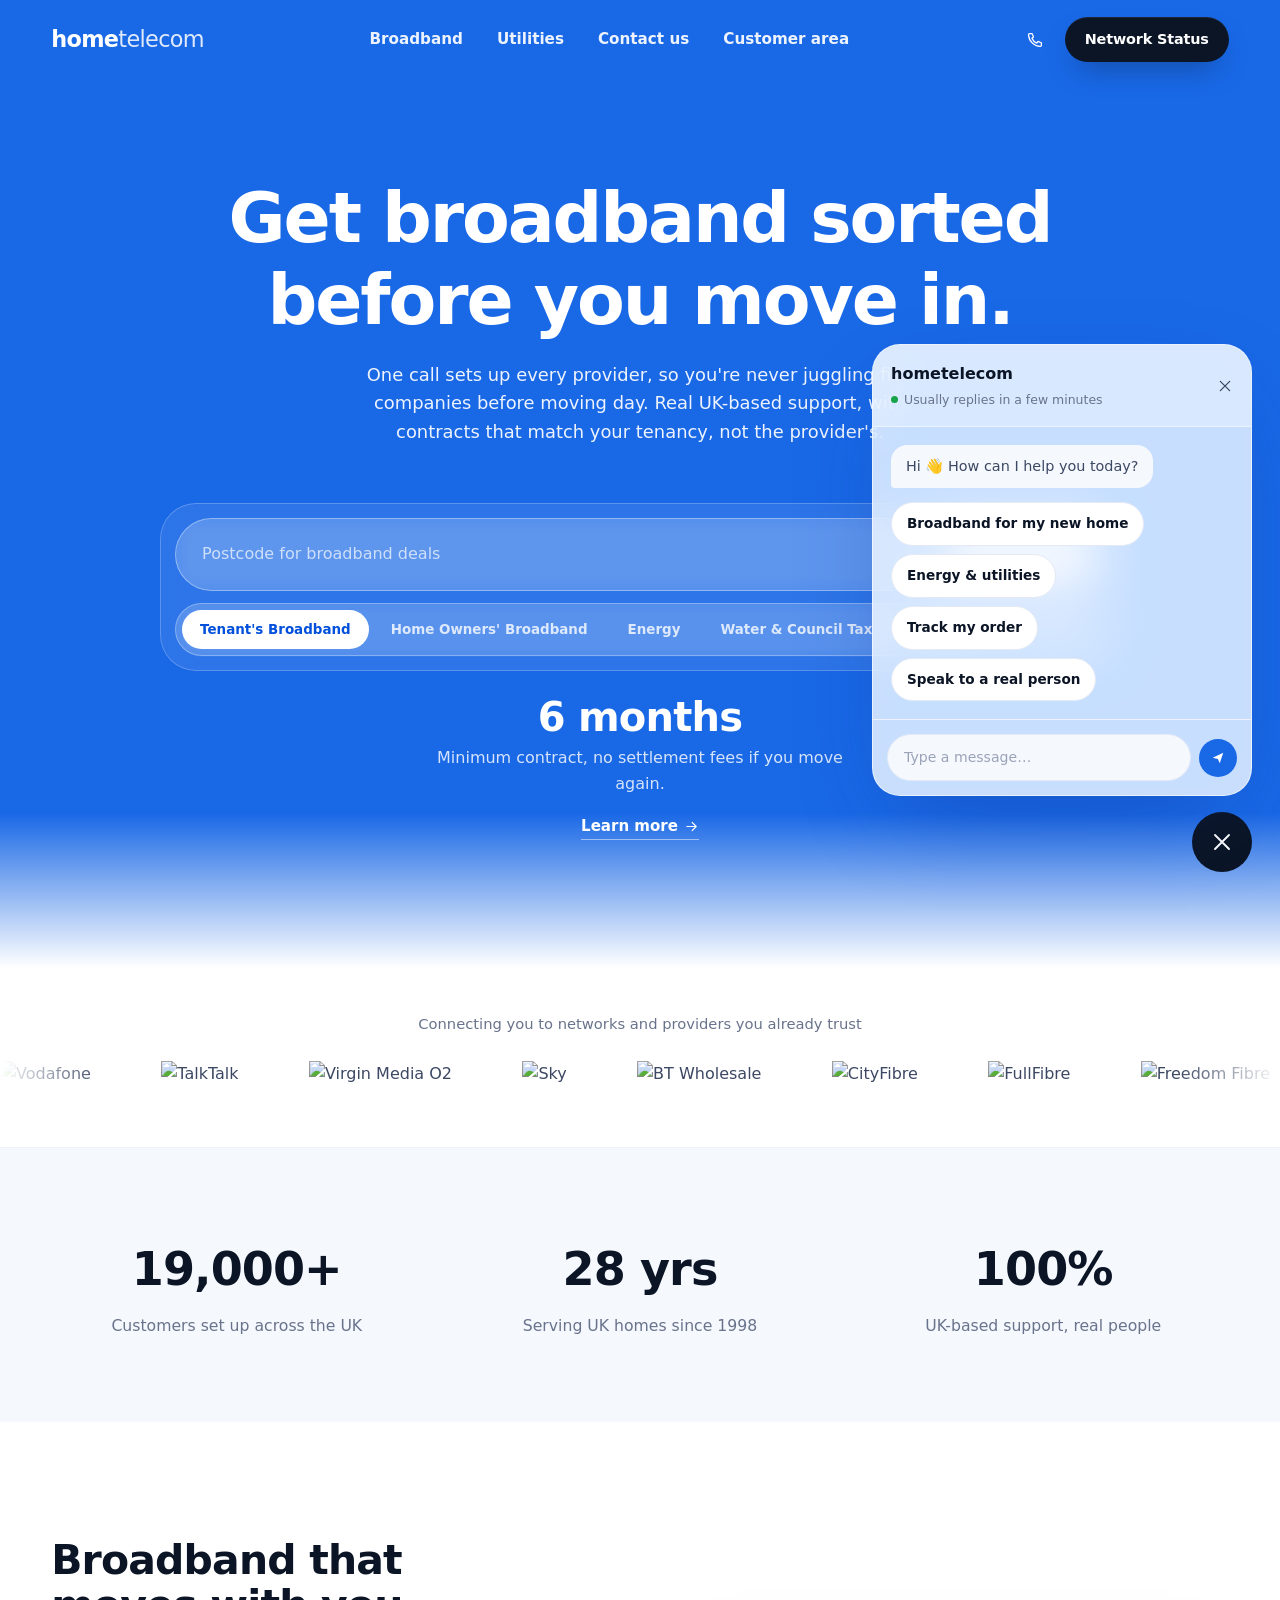
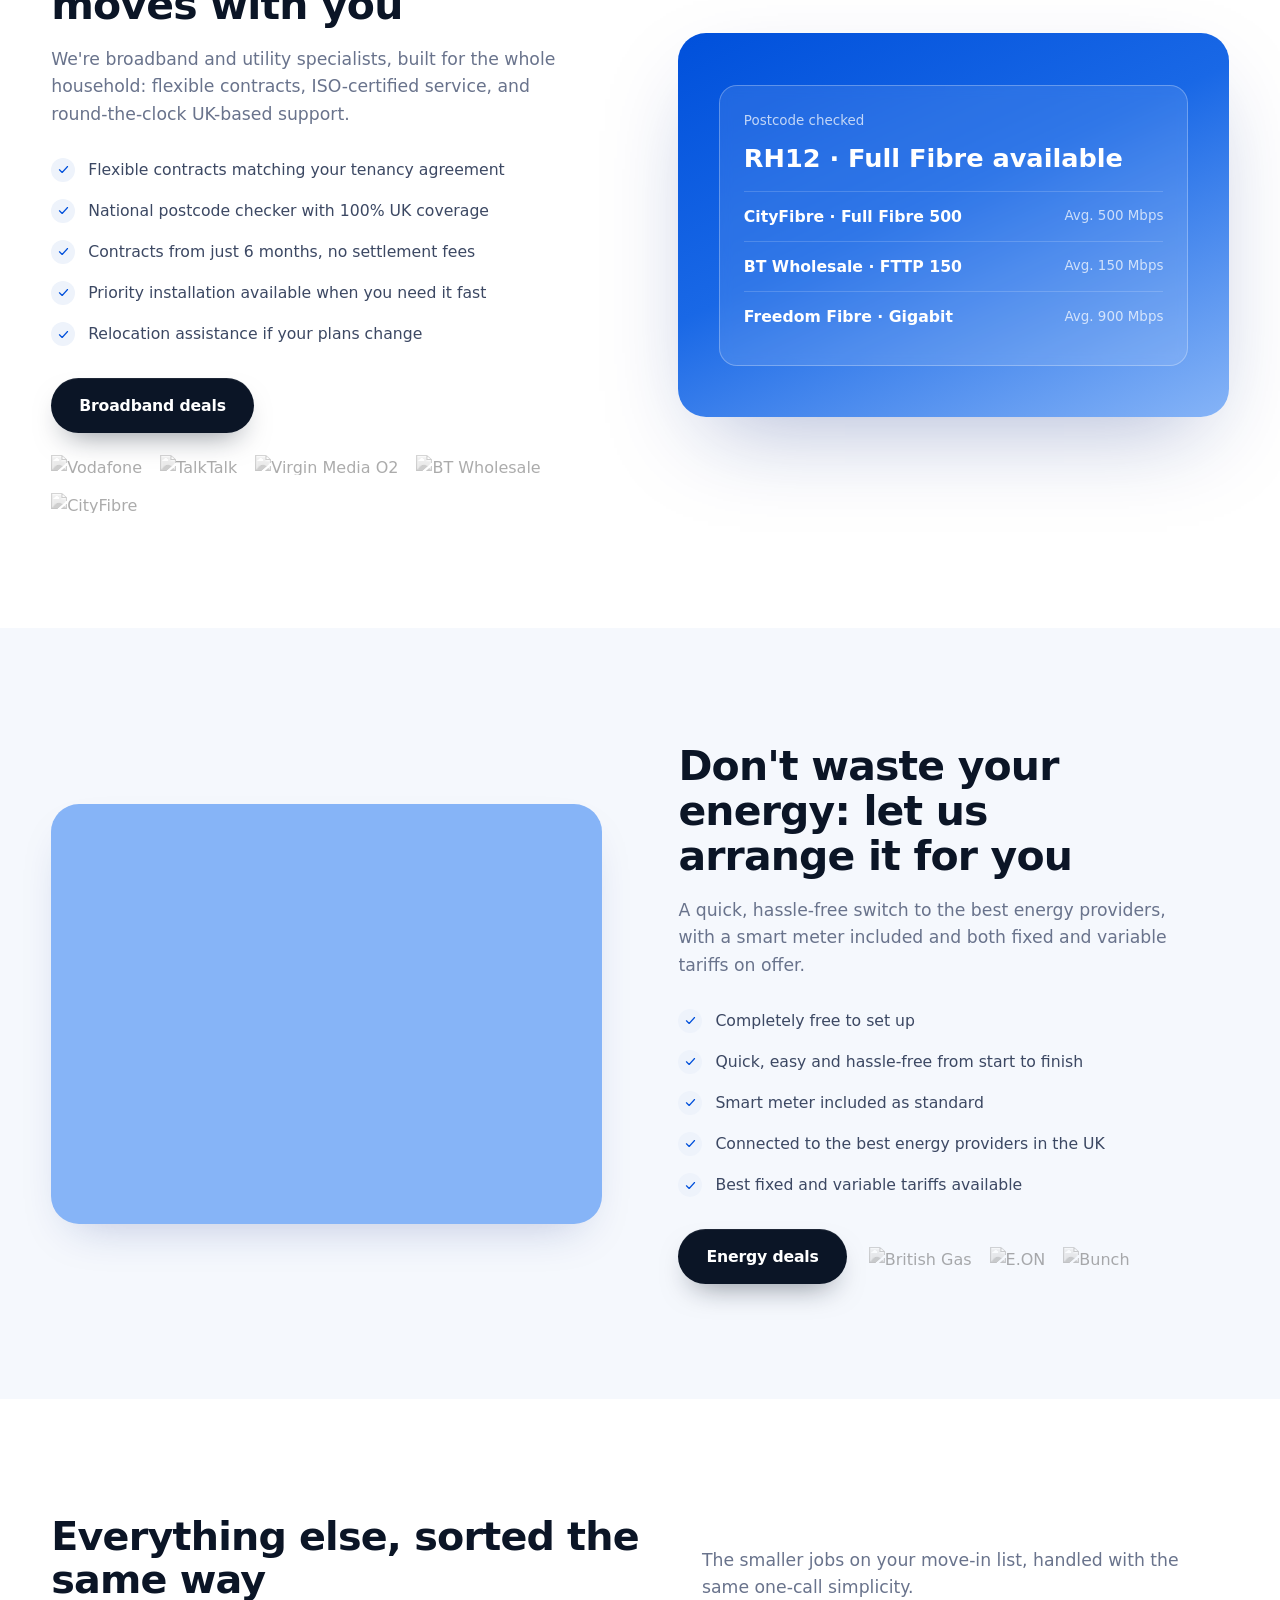
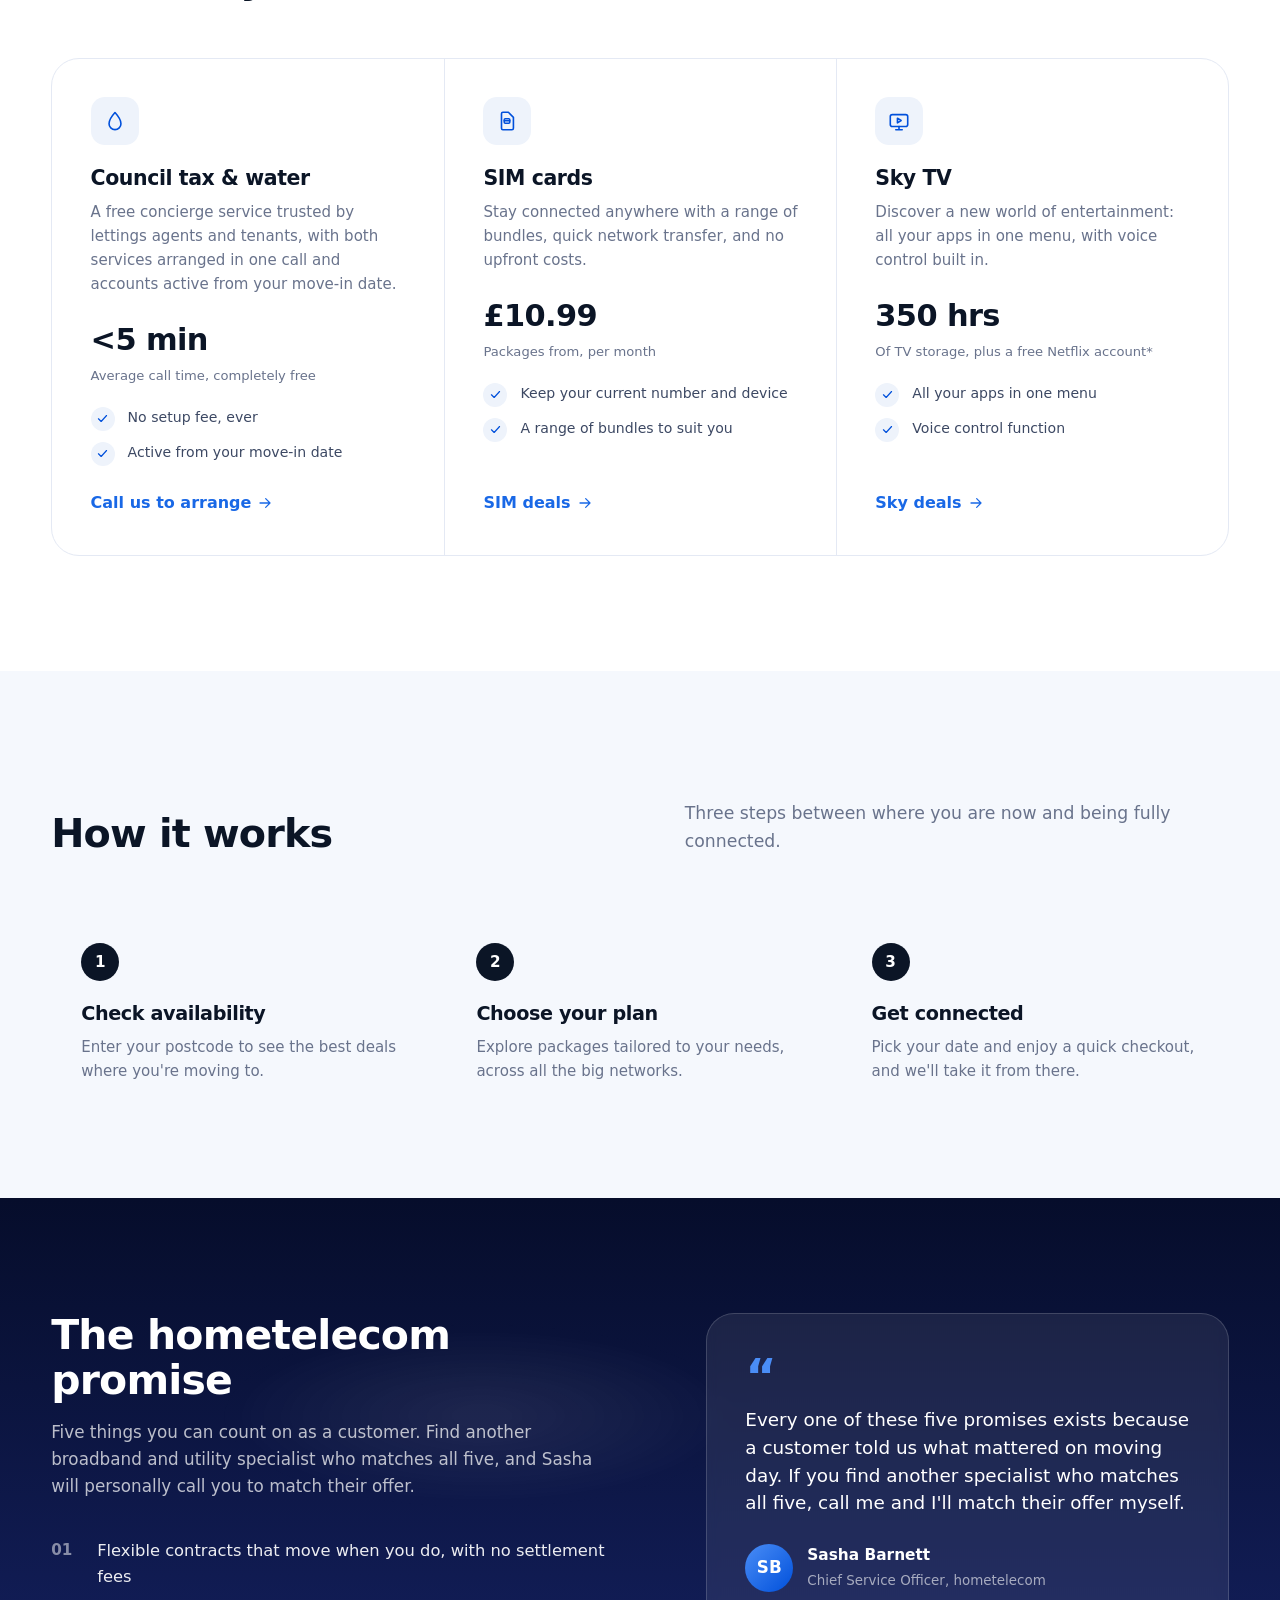
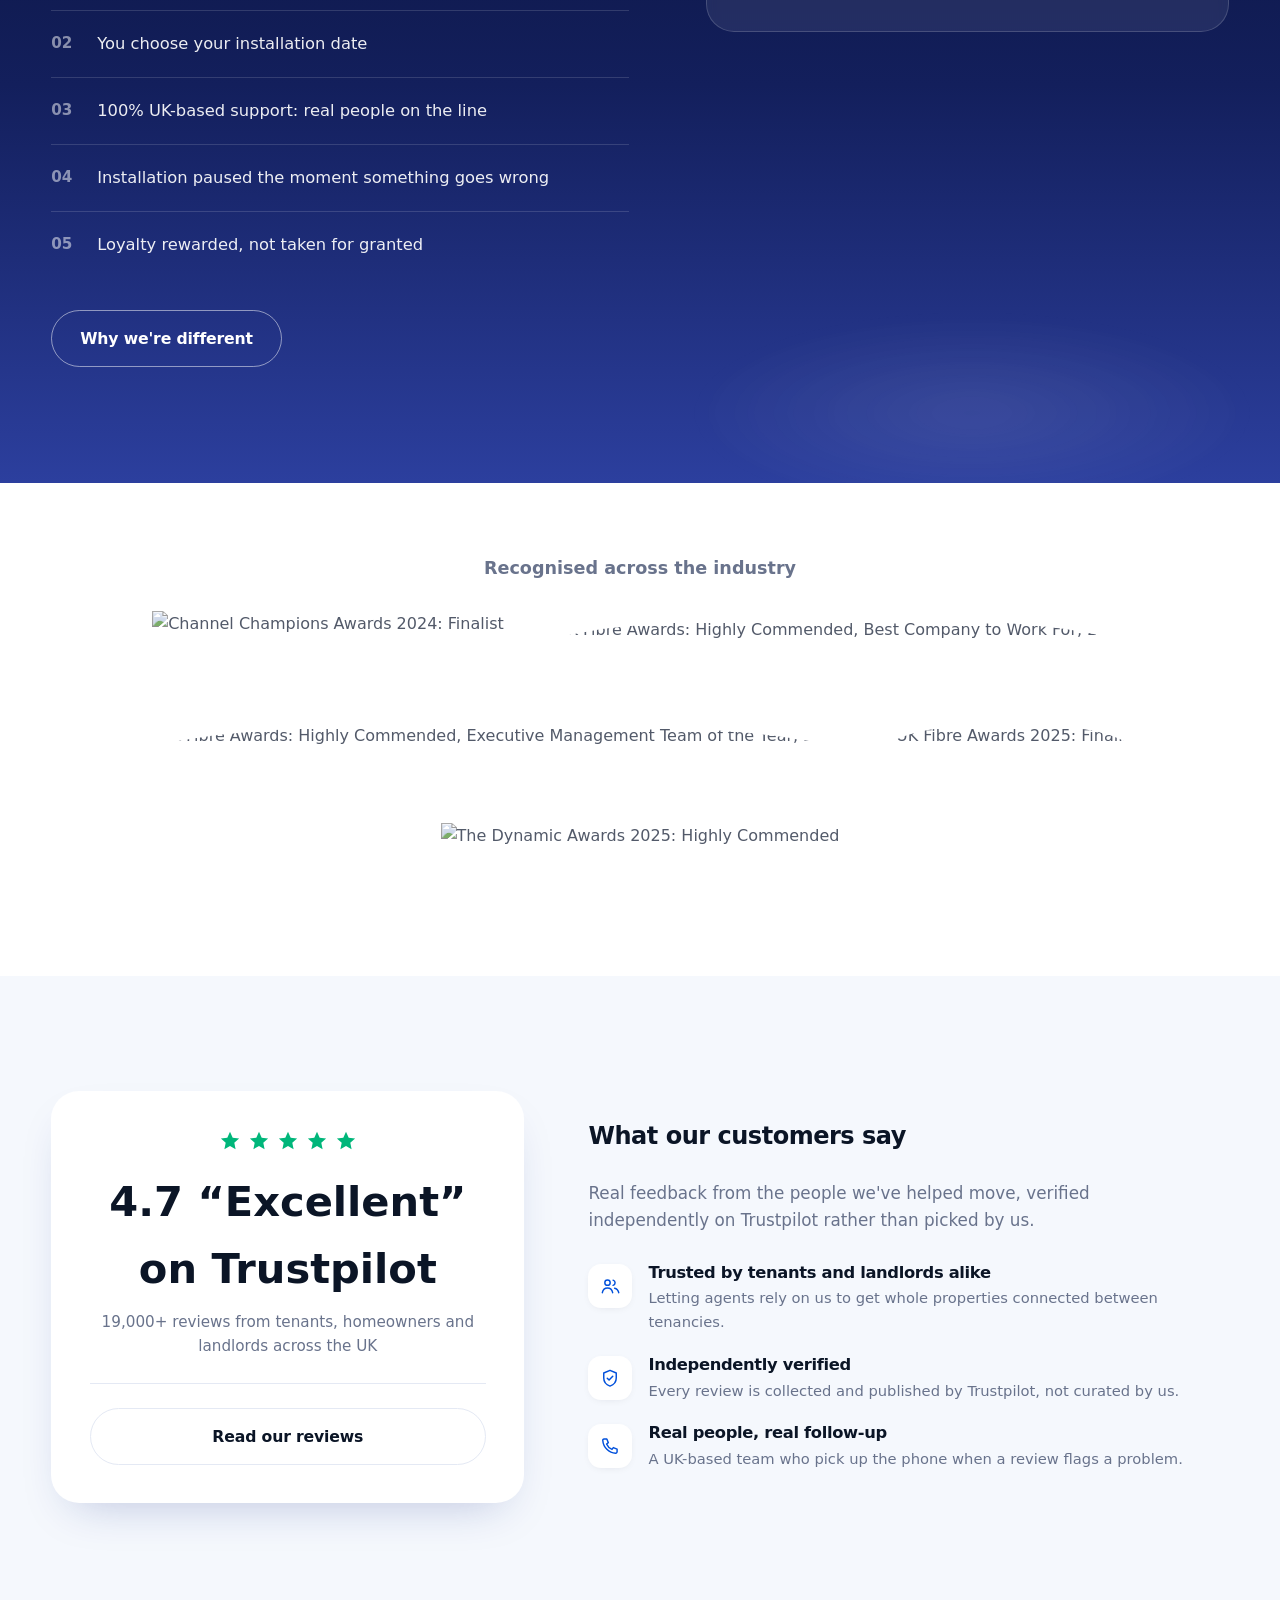
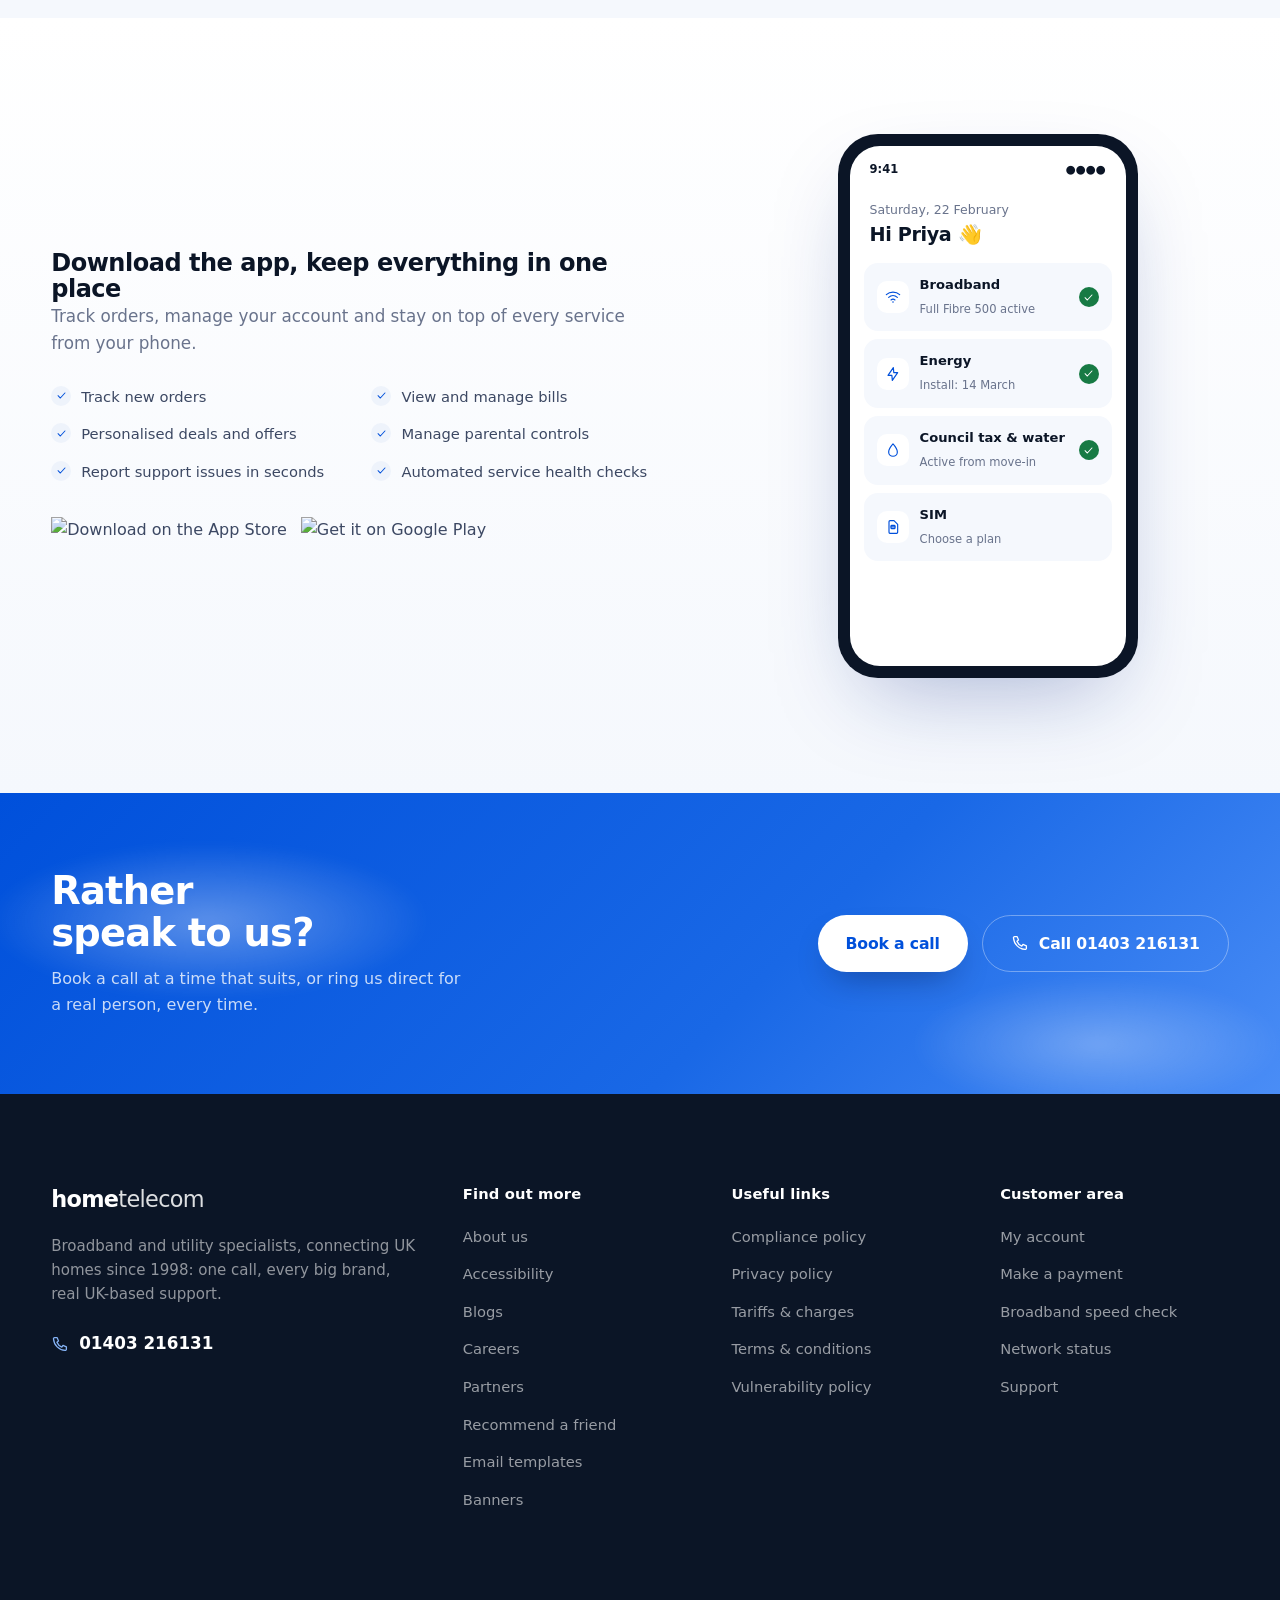
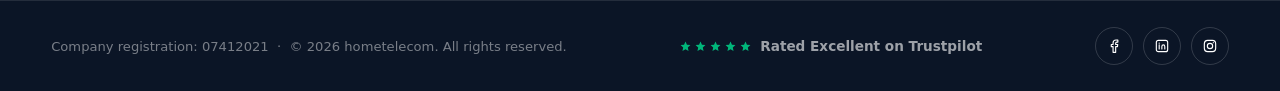
==== index.html @ aa29a43e "Add files via upload" ====
<!DOCTYPE html>
<html lang="en-GB">
<head>
<meta charset="UTF-8">
<meta name="viewport" content="width=device-width, initial-scale=1.0">
<title>hometelecom: Broadband, energy &amp; utilities, sorted in one call</title>
<meta name="description" content="Big brand broadband, energy, council tax &amp; water, SIMs and Sky TV: set up in minutes with providers you already know, and UK-based support whenever you need it.">
<link rel="stylesheet" href="styles.css">
</head>
<body>

<!-- ============================================================
     Icon sprite — authored line icons, 1.75px stroke, round joins
     ============================================================ -->
<svg style="display:none" aria-hidden="true">
  <defs>
    <symbol id="i-wifi" viewBox="0 0 24 24" fill="none" stroke="currentColor" stroke-width="1.75" stroke-linecap="round" stroke-linejoin="round">
      <path d="M2 8.5c5.5-5 14.5-5 20 0"/><path d="M5.5 12.5c3.8-3.4 9.2-3.4 13 0"/><path d="M9 16.4c2-1.7 4-1.7 6 0"/><circle cx="12" cy="19.5" r="1.2" fill="currentColor" stroke="none"/>
    </symbol>
    <symbol id="i-bolt" viewBox="0 0 24 24" fill="none" stroke="currentColor" stroke-width="1.75" stroke-linecap="round" stroke-linejoin="round">
      <path d="M12.5 2.5 4.5 14h5.8L11 21.5l8-11.5h-5.8z"/>
    </symbol>
    <symbol id="i-droplet" viewBox="0 0 24 24" fill="none" stroke="currentColor" stroke-width="1.75" stroke-linecap="round" stroke-linejoin="round">
      <path d="M12 2.8s6.5 7.2 6.5 12.1a6.5 6.5 0 1 1-13 0C5.5 10 12 2.8 12 2.8Z"/>
    </symbol>
    <symbol id="i-home" viewBox="0 0 24 24" fill="none" stroke="currentColor" stroke-width="1.75" stroke-linecap="round" stroke-linejoin="round">
      <path d="M3.5 11 12 3.5 20.5 11"/><path d="M6 9.5V20a1 1 0 0 0 1 1h10a1 1 0 0 0 1-1V9.5"/><path d="M10 21v-6h4v6"/>
    </symbol>
    <symbol id="i-sim" viewBox="0 0 24 24" fill="none" stroke="currentColor" stroke-width="1.75" stroke-linecap="round" stroke-linejoin="round">
      <path d="M7.5 2.5h6L19 8v12a1.6 1.6 0 0 1-1.6 1.6H7.5A1.6 1.6 0 0 1 6 20V4A1.5 1.5 0 0 1 7.5 2.5Z"/><rect x="9" y="9.5" width="6" height="5" rx="1.1"/><path d="M9 11.8h6"/>
    </symbol>
    <symbol id="i-tv" viewBox="0 0 24 24" fill="none" stroke="currentColor" stroke-width="1.75" stroke-linecap="round" stroke-linejoin="round">
      <rect x="2.5" y="5" width="19" height="13" rx="2.2"/><path d="M8.5 21.5h7M12 18v3.5"/><path d="M10.3 9l4 2.5-4 2.5z"/>
    </symbol>
    <symbol id="i-phone" viewBox="0 0 24 24" fill="none" stroke="currentColor" stroke-width="1.75" stroke-linecap="round" stroke-linejoin="round">
      <path d="M5 3.5h3.2L10 8l-2.1 1.6a12 12 0 0 0 6.5 6.5L16 13.9l4.5 1.8V19a1.6 1.6 0 0 1-1.7 1.6C10.6 20.1 3.9 13.4 3.4 5.7A1.6 1.6 0 0 1 5 3.5Z"/>
    </symbol>
    <symbol id="i-pin" viewBox="0 0 24 24" fill="none" stroke="currentColor" stroke-width="1.75" stroke-linecap="round" stroke-linejoin="round">
      <path d="M12 21.5s7-6.6 7-12A7 7 0 0 0 5 9.5c0 5.4 7 12 7 12Z"/><circle cx="12" cy="9.5" r="2.4"/>
    </symbol>
    <symbol id="i-calendar" viewBox="0 0 24 24" fill="none" stroke="currentColor" stroke-width="1.75" stroke-linecap="round" stroke-linejoin="round">
      <rect x="3" y="5" width="18" height="16" rx="2.2"/><path d="M3 9.5h18M8 3v3.5M16 3v3.5"/><path d="M8.5 14l2 2 4.5-4.5"/>
    </symbol>
    <symbol id="i-shield" viewBox="0 0 24 24" fill="none" stroke="currentColor" stroke-width="1.75" stroke-linecap="round" stroke-linejoin="round">
      <path d="M12 2.8 19.5 6v6c0 5-3.4 8.3-7.5 9.7C7.9 20.3 4.5 17 4.5 12V6z"/><path d="M8.7 12.2l2.2 2.2 4.4-4.6"/>
    </symbol>
    <symbol id="i-users" viewBox="0 0 24 24" fill="none" stroke="currentColor" stroke-width="1.75" stroke-linecap="round" stroke-linejoin="round">
      <circle cx="9" cy="8" r="3.2"/><path d="M2.8 20c.7-3.6 3.2-5.6 6.2-5.6s5.5 2 6.2 5.6"/><path d="M15.7 5a3.2 3.2 0 0 1 0 6.2"/><path d="M17.5 14.6c2.6.5 4.4 2.3 5 5.4"/>
    </symbol>
    <symbol id="i-check" viewBox="0 0 24 24" fill="none" stroke="currentColor" stroke-width="2.2" stroke-linecap="round" stroke-linejoin="round">
      <path d="M4.5 12.5 9.5 17.5 19.5 6.5"/>
    </symbol>
    <symbol id="i-arrow-right" viewBox="0 0 24 24" fill="none" stroke="currentColor" stroke-width="1.9" stroke-linecap="round" stroke-linejoin="round">
      <path d="M4.5 12h15M13 5.5l6.5 6.5-6.5 6.5"/>
    </symbol>
    <symbol id="i-menu" viewBox="0 0 24 24" fill="none" stroke="currentColor" stroke-width="1.9" stroke-linecap="round" stroke-linejoin="round">
      <path d="M3.5 6.5h17M3.5 12h17M3.5 17.5h17"/>
    </symbol>
    <symbol id="i-close" viewBox="0 0 24 24" fill="none" stroke="currentColor" stroke-width="1.9" stroke-linecap="round" stroke-linejoin="round">
      <path d="M5 5l14 14M19 5 5 19"/>
    </symbol>
    <symbol id="i-chevron-down" viewBox="0 0 24 24" fill="none" stroke="currentColor" stroke-width="2" stroke-linecap="round" stroke-linejoin="round">
      <path d="M5.5 9l6.5 6.5L18.5 9"/>
    </symbol>
    <symbol id="i-chat" viewBox="0 0 24 24" fill="none" stroke="currentColor" stroke-width="1.75" stroke-linecap="round" stroke-linejoin="round">
      <path d="M4 5.5h16a1 1 0 0 1 1 1V15a1 1 0 0 1-1 1H9.5L5 20v-4H4a1 1 0 0 1-1-1V6.5a1 1 0 0 1 1-1Z"/>
    </symbol>
    <symbol id="i-send" viewBox="0 0 24 24" fill="currentColor" stroke="none">
      <path d="M3 11.5 21 3l-6 18-3.2-7.3L3 11.5Z"/>
    </symbol>
    <symbol id="i-star" viewBox="0 0 24 24" fill="currentColor" stroke="none">
      <path d="M12 2.8l2.7 5.9 6.4.7-4.8 4.4 1.3 6.4L12 16.9l-5.6 3.3 1.3-6.4-4.8-4.4 6.4-.7z"/>
    </symbol>
    <symbol id="i-download" viewBox="0 0 24 24" fill="none" stroke="currentColor" stroke-width="1.8" stroke-linecap="round" stroke-linejoin="round">
      <path d="M12 3v12.5M7 11l5 5 5-5"/><path d="M4.5 19.5h15"/>
    </symbol>
    <symbol id="i-facebook" viewBox="0 0 24 24" fill="none" stroke="currentColor" stroke-width="1.7" stroke-linecap="round" stroke-linejoin="round">
      <path d="M14.5 21.5V13h2.7l.4-3.2h-3.1V7.7c0-.9.3-1.6 1.7-1.6h1.6V3.2C17.3 3.1 16.2 3 15 3c-2.6 0-4.4 1.6-4.4 4.5v2.3H7.9V13H10.6v8.5Z"/>
    </symbol>
    <symbol id="i-linkedin" viewBox="0 0 24 24" fill="none" stroke="currentColor" stroke-width="1.7" stroke-linecap="round" stroke-linejoin="round">
      <rect x="3.5" y="3.5" width="17" height="17" rx="3"/><path d="M7.8 10.2v6.3M7.8 7.6v.1M11.8 16.5v-3.6c0-1.6 1-2.5 2.3-2.5s2.1 1 2.1 2.6v3.5"/>
    </symbol>
    <symbol id="i-instagram" viewBox="0 0 24 24" fill="none" stroke="currentColor" stroke-width="1.7" stroke-linecap="round" stroke-linejoin="round">
      <rect x="3.5" y="3.5" width="17" height="17" rx="5"/><circle cx="12" cy="12" r="4"/><circle cx="17" cy="7" r=".9" fill="currentColor" stroke="none"/>
    </symbol>
  </defs>
</svg>

<!-- ============================================================
     Header
     ============================================================ -->
<header class="site-header" id="site-header">
  <div class="wrap-wide">
    <a href="#top" class="logo"><b>home</b><span>telecom</span></a>

    <nav class="main-nav" aria-label="Primary">
      <div class="nav-item">
        <a href="#">Broadband</a>
        <div class="nav-dropdown">
          <a href="#">Fibre broadband</a>
          <a href="#">Full fibre checker</a>
          <a href="#">Social tariffs</a>
          <a href="#">Compare speeds</a>
        </div>
      </div>
      <div class="nav-item">
        <a href="#">Utilities</a>
        <div class="nav-dropdown">
          <a href="#">Energy</a>
          <a href="#">Water &amp; council tax</a>
          <a href="#">SIM cards</a>
          <a href="#">Sky TV</a>
        </div>
      </div>
      <div class="nav-item">
        <a href="#">Contact us</a>
        <div class="nav-dropdown">
          <a href="#">Call 01403 216131</a>
          <a href="#">Book a callback</a>
          <a href="#">Live chat</a>
        </div>
      </div>
      <div class="nav-item">
        <a href="#">Customer area</a>
        <div class="nav-dropdown">
          <a href="#">My account</a>
          <a href="#">Make a payment</a>
          <a href="#">Broadband speed check</a>
          <a href="#">Network status</a>
          <a href="#">Support</a>
        </div>
      </div>
    </nav>

    <div class="header-actions">
      <a href="tel:01403216131" class="header-phone" aria-label="Call us on 01403 216131" title="Call 01403 216131">
        <svg><use href="#i-phone"/></svg>
      </a>
      <a href="#" class="btn btn-primary btn-sm">Network Status</a>
      <button class="nav-toggle" id="nav-toggle" aria-expanded="false" aria-controls="mobile-nav" aria-label="Open menu">
        <svg class="icon-menu"><use href="#i-menu"/></svg>
        <svg class="icon-close"><use href="#i-close"/></svg>
      </button>
    </div>
  </div>

  <div class="site-nav-panel" id="mobile-nav">
    <a href="#">Broadband</a>
    <a href="#">Utilities</a>
    <a href="#">Contact us</a>
    <a href="#">Customer area</a>
    <div class="mobile-cta">
      <a href="#" class="btn btn-primary btn-block">Network Status</a>
    </div>
  </div>
</header>

<main id="top">

  <!-- ============================================================
       Hero
       ============================================================ -->
  <section class="hero">
    <div class="wrap-wide hero-inner">
      <div class="hero-copy">
        <h1>Get <span class="hero-rotate" id="hero-rotate"><span class="hero-rotate-word is-active">broadband</span><span class="hero-rotate-word">energy</span><span class="hero-rotate-word">utilities</span></span> sorted<br>before you move in.</h1>
        <p class="lede">One call sets up every provider, so you're never juggling five companies before moving day. Real UK-based support, with contracts that match your tenancy, not the provider's.</p>
      </div>

      <div class="hero-picker">
          <form class="checker" id="checker" action="#" onsubmit="return false">
            <label class="visually-hidden" for="postcode">Enter your postcode</label>
            <input type="text" id="postcode" name="postcode" placeholder="Postcode for broadband deals" autocomplete="postal-code">
            <button type="submit" class="btn btn-sky">Check now</button>
          </form>

          <div class="hero-picker-nav" role="tablist" aria-label="Let's get you started">
            <button class="hero-picker-tab is-active" role="tab" id="pick-tenant" aria-controls="panel-tenant" aria-selected="true" data-placeholder="Postcode for broadband deals">Tenant's Broadband</button>
            <button class="hero-picker-tab" role="tab" id="pick-owner" aria-controls="panel-owner" aria-selected="false" tabindex="-1" data-placeholder="Postcode for broadband deals">Home Owners' Broadband</button>
            <button class="hero-picker-tab" role="tab" id="pick-energy" aria-controls="panel-energy" aria-selected="false" tabindex="-1" data-placeholder="Postcode for energy deals">Energy</button>
            <button class="hero-picker-tab" role="tab" id="pick-water" aria-controls="panel-water" aria-selected="false" tabindex="-1" data-placeholder="Postcode for water &amp; council tax">Water &amp; Council Tax</button>
            <button class="hero-picker-tab" role="tab" id="pick-sim" aria-controls="panel-sim" aria-selected="false" tabindex="-1" data-placeholder="Postcode for SIM deals">SIM Cards</button>
            <button class="hero-picker-tab" role="tab" id="pick-sky" aria-controls="panel-sky" aria-selected="false" tabindex="-1" data-placeholder="Postcode for Sky TV">Sky TV</button>
          </div>
        </div>

        <div class="hero-picker-panels">
          <div class="hero-picker-panel is-active" role="tabpanel" id="panel-tenant" aria-labelledby="pick-tenant">
            <span class="hero-picker-value">6 months</span>
            <span class="hero-picker-desc">Minimum contract, no settlement fees if you move again.</span>
            <a href="#broadband" class="hero-picker-link">Learn more <svg><use href="#i-arrow-right"/></svg></a>
          </div>
          <div class="hero-picker-panel" role="tabpanel" id="panel-owner" aria-labelledby="pick-owner" hidden>
            <span class="hero-picker-value">100%</span>
            <span class="hero-picker-desc">UK postcode coverage, backed by ISO-certified service.</span>
            <a href="#broadband" class="hero-picker-link">Learn more <svg><use href="#i-arrow-right"/></svg></a>
          </div>
          <div class="hero-picker-panel" role="tabpanel" id="panel-energy" aria-labelledby="pick-energy" hidden>
            <span class="hero-picker-value">Free</span>
            <span class="hero-picker-desc">Setup, with a smart meter included as standard.</span>
            <a href="#energy" class="hero-picker-link">Learn more <svg><use href="#i-arrow-right"/></svg></a>
          </div>
          <div class="hero-picker-panel" role="tabpanel" id="panel-water" aria-labelledby="pick-water" hidden>
            <span class="hero-picker-value">&lt;5 min</span>
            <span class="hero-picker-desc">Average call time to set up both, completely free.</span>
            <a href="#utilities" class="hero-picker-link">Learn more <svg><use href="#i-arrow-right"/></svg></a>
          </div>
          <div class="hero-picker-panel" role="tabpanel" id="panel-sim" aria-labelledby="pick-sim" hidden>
            <span class="hero-picker-value">£10.99</span>
            <span class="hero-picker-desc">Per month, keep your current number and device.</span>
            <a href="#utilities" class="hero-picker-link">Learn more <svg><use href="#i-arrow-right"/></svg></a>
          </div>
          <div class="hero-picker-panel" role="tabpanel" id="panel-sky" aria-labelledby="pick-sky" hidden>
            <span class="hero-picker-value">350 hrs</span>
            <span class="hero-picker-desc">Of TV storage, plus a free Netflix account*.</span>
            <a href="#utilities" class="hero-picker-link">Learn more <svg><use href="#i-arrow-right"/></svg></a>
          </div>
        </div>
      </div>
  </section>

  <!-- ============================================================
       Partner marquee
       ============================================================ -->
  <section class="marquee-section">
    <p class="marquee-caption">Connecting you to networks and providers you already trust</p>
    <div class="marquee">
      <div class="marquee-track">
        <img src="assets/logos/vodafone.png" alt="Vodafone" loading="lazy">
        <img src="assets/logos/talktalk.png" alt="TalkTalk" loading="lazy">
        <img src="assets/logos/virginmediao2.png" alt="Virgin Media O2" loading="lazy">
        <img src="assets/logos/sky.png" alt="Sky" loading="lazy">
        <img src="assets/logos/btwholesale.png" alt="BT Wholesale" loading="lazy">
        <img src="assets/logos/cityfibre.png" alt="CityFibre" loading="lazy">
        <img src="assets/logos/fullfibre.png" alt="FullFibre" loading="lazy">
        <img src="assets/logos/freedomfibre.png" alt="Freedom Fibre" loading="lazy">
        <img src="assets/logos/kcom.png" alt="KCOM" loading="lazy">
        <img src="assets/logos/fwnetworks.png" alt="F&amp;W Networks" loading="lazy">
        <img src="assets/logos/msthree.png" alt="MS3" loading="lazy">
        <img src="assets/logos/vodafone.png" alt="" aria-hidden="true" loading="lazy">
        <img src="assets/logos/talktalk.png" alt="" aria-hidden="true" loading="lazy">
        <img src="assets/logos/virginmediao2.png" alt="" aria-hidden="true" loading="lazy">
        <img src="assets/logos/sky.png" alt="" aria-hidden="true" loading="lazy">
        <img src="assets/logos/btwholesale.png" alt="" aria-hidden="true" loading="lazy">
        <img src="assets/logos/cityfibre.png" alt="" aria-hidden="true" loading="lazy">
        <img src="assets/logos/fullfibre.png" alt="" aria-hidden="true" loading="lazy">
        <img src="assets/logos/freedomfibre.png" alt="" aria-hidden="true" loading="lazy">
        <img src="assets/logos/kcom.png" alt="" aria-hidden="true" loading="lazy">
        <img src="assets/logos/fwnetworks.png" alt="" aria-hidden="true" loading="lazy">
        <img src="assets/logos/msthree.png" alt="" aria-hidden="true" loading="lazy">
      </div>
    </div>
  </section>

  <!-- ============================================================
       Stats band
       ============================================================ -->
  <section class="stats-band section-pad-tight">
    <div class="wrap-wide">
      <div class="stats-grid">
        <div class="stat-card reveal">
          <div class="stat-num" data-count-to="19000" data-suffix="+">0</div>
          <div class="stat-label">Customers set up across the UK</div>
        </div>
        <div class="stat-card reveal reveal-1">
          <div class="stat-num" data-count-to="28" data-suffix=" yrs">0</div>
          <div class="stat-label">Serving UK homes since 1998</div>
        </div>
        <div class="stat-card reveal reveal-2">
          <div class="stat-num" data-count-to="100" data-suffix="%">0</div>
          <div class="stat-label">UK-based support, real people</div>
        </div>
      </div>
    </div>
  </section>

  <!-- ============================================================
       Broadband
       ============================================================ -->
  <section class="section-pad" id="broadband">
    <div class="wrap-wide">
      <div class="split">
        <div class="split-copy">
          <h2>Broadband that moves with you</h2>
          <p>We're broadband and utility specialists, built for the whole household: flexible contracts, ISO-certified service, and round-the-clock UK-based support.</p>
          <ul class="feature-list">
            <li><span class="tick"><svg><use href="#i-check"/></svg></span>Flexible contracts matching your tenancy agreement</li>
            <li><span class="tick"><svg><use href="#i-check"/></svg></span>National postcode checker with 100% UK coverage</li>
            <li><span class="tick"><svg><use href="#i-check"/></svg></span>Contracts from just 6 months, no settlement fees</li>
            <li><span class="tick"><svg><use href="#i-check"/></svg></span>Priority installation available when you need it fast</li>
            <li><span class="tick"><svg><use href="#i-check"/></svg></span>Relocation assistance if your plans change</li>
          </ul>
          <div class="cta-row">
            <a href="#checker" class="btn btn-primary">Broadband deals</a>
            <div class="provider-logos">
              <img src="assets/logos/vodafone.png" alt="Vodafone">
              <img src="assets/logos/talktalk.png" alt="TalkTalk">
              <img src="assets/logos/virginmediao2.png" alt="Virgin Media O2">
              <img src="assets/logos/btwholesale.png" alt="BT Wholesale">
              <img src="assets/logos/cityfibre.png" alt="CityFibre">
            </div>
          </div>
        </div>

        <div class="split-visual" aria-hidden="true">
          <div class="panel panel-sky">
            <div class="panel-inner">
              <div class="coverage-card">
                <div class="row" style="border-top:none;padding-top:0;flex-direction:column;align-items:flex-start;gap:6px;">
                  <span>Postcode checked</span>
                  <div class="coverage-speed">RH12 · Full Fibre available</div>
                </div>
                <div class="row"><strong>CityFibre · Full Fibre 500</strong><span>Avg. 500 Mbps</span></div>
                <div class="row"><strong>BT Wholesale · FTTP 150</strong><span>Avg. 150 Mbps</span></div>
                <div class="row"><strong>Freedom Fibre · Gigabit</strong><span>Avg. 900 Mbps</span></div>
              </div>
            </div>
          </div>
        </div>
      </div>
    </div>
  </section>

  <!-- ============================================================
       Energy
       ============================================================ -->
  <section class="section-pad" id="energy" style="background:var(--mist)">
    <div class="wrap-wide">
      <div class="split reverse">
        <div class="split-copy">
          <h2>Don't waste your energy: let us arrange it for you</h2>
          <p>A quick, hassle-free switch to the best energy providers, with a smart meter included and both fixed and variable tariffs on offer.</p>
          <ul class="feature-list">
            <li><span class="tick"><svg><use href="#i-check"/></svg></span>Completely free to set up</li>
            <li><span class="tick"><svg><use href="#i-check"/></svg></span>Quick, easy and hassle-free from start to finish</li>
            <li><span class="tick"><svg><use href="#i-check"/></svg></span>Smart meter included as standard</li>
            <li><span class="tick"><svg><use href="#i-check"/></svg></span>Connected to the best energy providers in the UK</li>
            <li><span class="tick"><svg><use href="#i-check"/></svg></span>Best fixed and variable tariffs available</li>
          </ul>
          <div class="cta-row">
            <a href="#checker" class="btn btn-primary">Energy deals</a>
            <div class="provider-logos">
              <img src="assets/logos/britishgas.svg" alt="British Gas">
              <img src="assets/logos/eon.svg" alt="E.ON">
              <img src="assets/logos/bunch.png" alt="Bunch">
            </div>
          </div>
        </div>

        <div class="split-visual" aria-hidden="true">
          <div class="lifestyle-photo lifestyle-photo--energy"></div>
        </div>
      </div>
    </div>
  </section>

  <!-- ============================================================
       Utilities triptych — Council Tax & Water / SIM / Sky TV
       ============================================================ -->
  <section class="section-pad" id="utilities">
    <div class="wrap-wide">
      <div class="section-head">
        <h2>Everything else, sorted the same way</h2>
        <p>The smaller jobs on your move-in list, handled with the same one-call simplicity.</p>
      </div>

      <div class="triptych">
        <div class="tri-panel">
          <div class="tri-icon"><svg><use href="#i-droplet"/></svg></div>
          <h3>Council tax &amp; water</h3>
          <p>A free concierge service trusted by lettings agents and tenants, with both services arranged in one call and accounts active from your move-in date.</p>
          <div class="tri-stat">&lt;5 min</div>
          <div class="tri-stat-label">Average call time, completely free</div>
          <ul class="feature-list">
            <li><span class="tick"><svg><use href="#i-check"/></svg></span>No setup fee, ever</li>
            <li><span class="tick"><svg><use href="#i-check"/></svg></span>Active from your move-in date</li>
          </ul>
          <a href="tel:01403216131" class="text-link">Call us to arrange <svg><use href="#i-arrow-right"/></svg></a>
        </div>

        <div class="tri-panel">
          <div class="tri-icon"><svg><use href="#i-sim"/></svg></div>
          <h3>SIM cards</h3>
          <p>Stay connected anywhere with a range of bundles, quick network transfer, and no upfront costs.</p>
          <div class="tri-stat">£10.99</div>
          <div class="tri-stat-label">Packages from, per month</div>
          <ul class="feature-list">
            <li><span class="tick"><svg><use href="#i-check"/></svg></span>Keep your current number and device</li>
            <li><span class="tick"><svg><use href="#i-check"/></svg></span>A range of bundles to suit you</li>
          </ul>
          <a href="#checker" class="text-link">SIM deals <svg><use href="#i-arrow-right"/></svg></a>
        </div>

        <div class="tri-panel">
          <div class="tri-icon"><svg><use href="#i-tv"/></svg></div>
          <h3>Sky TV</h3>
          <p>Discover a new world of entertainment: all your apps in one menu, with voice control built in.</p>
          <div class="tri-stat">350 hrs</div>
          <div class="tri-stat-label">Of TV storage, plus a free Netflix account*</div>
          <ul class="feature-list">
            <li><span class="tick"><svg><use href="#i-check"/></svg></span>All your apps in one menu</li>
            <li><span class="tick"><svg><use href="#i-check"/></svg></span>Voice control function</li>
          </ul>
          <a href="#checker" class="text-link">Sky deals <svg><use href="#i-arrow-right"/></svg></a>
        </div>
      </div>
    </div>
  </section>

  <!-- ============================================================
       How it works
       ============================================================ -->
  <section class="section-pad" style="background:var(--mist)">
    <div class="wrap-wide">
      <div class="section-head">
        <h2>How it works</h2>
        <p>Three steps between where you are now and being fully connected.</p>
      </div>
      <div class="steps">
        <div class="step reveal">
          <div class="step-num">1</div>
          <h3>Check availability</h3>
          <p>Enter your postcode to see the best deals where you're moving to.</p>
        </div>
        <div class="step reveal reveal-1">
          <div class="step-num">2</div>
          <h3>Choose your plan</h3>
          <p>Explore packages tailored to your needs, across all the big networks.</p>
        </div>
        <div class="step reveal reveal-2">
          <div class="step-num">3</div>
          <h3>Get connected</h3>
          <p>Pick your date and enjoy a quick checkout, and we'll take it from there.</p>
        </div>
      </div>
    </div>
  </section>

  <!-- ============================================================
       Promise (dusk band)
       ============================================================ -->
  <section class="section-pad promise" id="promise">
    <div class="stars" aria-hidden="true">
      <div class="cloud-field">
        <div class="cloud cloud-c" style="background:radial-gradient(closest-side, rgba(255,255,255,.25), rgba(255,255,255,0) 72%); top:10%;"></div>
        <div class="cloud cloud-g" style="background:radial-gradient(closest-side, rgba(255,255,255,.18), rgba(255,255,255,0) 72%);"></div>
      </div>
    </div>
    <div class="wrap-wide">
      <div class="promise-grid">
        <div class="promise-head reveal">
          <h2>The hometelecom promise</h2>
          <p>Five things you can count on as a customer. Find another broadband and utility specialist who matches all five, and Sasha will personally call you to match their offer.</p>

          <div class="promise-list">
            <div class="promise-item"><span class="num">01</span><p>Flexible contracts that move when you do, with no settlement fees</p></div>
            <div class="promise-item"><span class="num">02</span><p>You choose your installation date</p></div>
            <div class="promise-item"><span class="num">03</span><p>100% UK-based support: real people on the line</p></div>
            <div class="promise-item"><span class="num">04</span><p>Installation paused the moment something goes wrong</p></div>
            <div class="promise-item"><span class="num">05</span><p>Loyalty rewarded, not taken for granted</p></div>
          </div>

          <div class="promise-cta">
            <a href="#reviews" class="btn btn-ghost">Why we're different</a>
          </div>
        </div>

        <div class="reveal reveal-2">
          <div class="quote-card">
            <span class="quote-mark">&ldquo;</span>
            <p>Every one of these five promises exists because a customer told us what mattered on moving day. If you find another specialist who matches all five, call me and I'll match their offer myself.</p>
            <div class="quote-person">
              <div class="quote-avatar">SB</div>
              <div>
                <strong>Sasha Barnett</strong>
                <span>Chief Service Officer, hometelecom</span>
              </div>
            </div>
          </div>
        </div>
      </div>
    </div>
  </section>

  <!-- ============================================================
       Recognition
       ============================================================ -->
  <section class="section-pad-tight recognition">
    <div class="wrap-wide">
      <h2 class="recognition-heading">Recognised across the industry</h2>
      <div class="badge-row">
        <img class="award-logo" src="assets/awards/channel-champions.png" alt="Channel Champions Awards 2024: Finalist" loading="lazy">
        <img class="award-logo award-logo--round" src="assets/awards/best-fibre-employer.png" alt="UK Fibre Awards: Highly Commended, Best Company to Work For, 2024" loading="lazy">
        <img class="award-logo award-logo--round" src="assets/awards/exec-management-team.png" alt="UK Fibre Awards: Highly Commended, Executive Management Team of the Year, 2024" loading="lazy">
        <img class="award-logo award-logo--round" src="assets/awards/fibre-awards-2025.png" alt="UK Fibre Awards 2025: Finalist" loading="lazy">
        <img class="award-logo" src="assets/awards/dynamic-awards.jpg" alt="The Dynamic Awards 2025: Highly Commended" loading="lazy">
      </div>
    </div>
  </section>

  <!-- ============================================================
       Reviews / Trustpilot
       ============================================================ -->
  <section class="section-pad reviews" id="reviews">
    <div class="wrap-wide">
      <div class="reviews-grid">
        <div class="trust-score reveal">
          <div class="trust-stars" aria-hidden="true">
            <svg><use href="#i-star"/></svg><svg><use href="#i-star"/></svg><svg><use href="#i-star"/></svg><svg><use href="#i-star"/></svg><svg><use href="#i-star"/></svg>
          </div>
          <div class="big">4.7 &ldquo;Excellent&rdquo;<br>on Trustpilot</div>
          <div class="count">19,000+ reviews from tenants, homeowners and landlords across the UK</div>
          <div class="divider"></div>
          <a href="#" class="btn btn-outline btn-block">Read our reviews</a>
        </div>

        <div class="review-points">
          <h2 style="margin-bottom:8px">What our customers say</h2>
          <p class="lede" style="margin-bottom:8px">Real feedback from the people we've helped move, verified independently on Trustpilot rather than picked by us.</p>
          <div class="review-point">
            <div class="review-point-icon"><svg><use href="#i-users"/></svg></div>
            <div><h4>Trusted by tenants and landlords alike</h4><p>Letting agents rely on us to get whole properties connected between tenancies.</p></div>
          </div>
          <div class="review-point">
            <div class="review-point-icon"><svg><use href="#i-shield"/></svg></div>
            <div><h4>Independently verified</h4><p>Every review is collected and published by Trustpilot, not curated by us.</p></div>
          </div>
          <div class="review-point">
            <div class="review-point-icon"><svg><use href="#i-phone"/></svg></div>
            <div><h4>Real people, real follow-up</h4><p>A UK-based team who pick up the phone when a review flags a problem.</p></div>
          </div>
        </div>
      </div>
    </div>
  </section>

  <!-- ============================================================
       App section
       ============================================================ -->
  <section class="section-pad app-section">
    <div class="wrap-wide">
      <div class="app-grid">
        <div>
          <h2>Download the app, keep everything in one place</h2>
          <p class="lede" style="margin-bottom:8px">Track orders, manage your account and stay on top of every service from your phone.</p>
          <ul class="app-features">
            <li><span class="tick"><svg><use href="#i-check"/></svg></span>Track new orders</li>
            <li><span class="tick"><svg><use href="#i-check"/></svg></span>View and manage bills</li>
            <li><span class="tick"><svg><use href="#i-check"/></svg></span>Personalised deals and offers</li>
            <li><span class="tick"><svg><use href="#i-check"/></svg></span>Manage parental controls</li>
            <li><span class="tick"><svg><use href="#i-check"/></svg></span>Report support issues in seconds</li>
            <li><span class="tick"><svg><use href="#i-check"/></svg></span>Automated service health checks</li>
          </ul>
          <div class="store-row">
            <a href="#" class="store-badge-link" aria-label="Download on the App Store"><img src="assets/badges/apple-store-badge.png" alt="Download on the App Store"></a>
            <a href="#" class="store-badge-link" aria-label="Get it on Google Play"><img src="assets/badges/google-play-badge.svg" alt="Get it on Google Play"></a>
          </div>
        </div>

        <div class="phone-mock-wrap" aria-hidden="true">
          <div class="phone-mock">
            <div class="phone-mock-screen">
              <div class="phone-status"><span>9:41</span><span>●●●●</span></div>
              <div class="phone-head"><span>Saturday, 22 February</span><h4>Hi Priya 👋</h4></div>
              <div class="phone-rows">
                <div class="phone-row">
                  <div class="phone-row-icon"><svg><use href="#i-wifi"/></svg></div>
                  <div class="phone-row-text"><strong>Broadband</strong><span>Full Fibre 500 active</span></div>
                  <div class="phone-row-check"><svg><use href="#i-check"/></svg></div>
                </div>
                <div class="phone-row">
                  <div class="phone-row-icon"><svg><use href="#i-bolt"/></svg></div>
                  <div class="phone-row-text"><strong>Energy</strong><span>Install: 14 March</span></div>
                  <div class="phone-row-check"><svg><use href="#i-check"/></svg></div>
                </div>
                <div class="phone-row">
                  <div class="phone-row-icon"><svg><use href="#i-droplet"/></svg></div>
                  <div class="phone-row-text"><strong>Council tax &amp; water</strong><span>Active from move-in</span></div>
                  <div class="phone-row-check"><svg><use href="#i-check"/></svg></div>
                </div>
                <div class="phone-row">
                  <div class="phone-row-icon"><svg><use href="#i-sim"/></svg></div>
                  <div class="phone-row-text"><strong>SIM</strong><span>Choose a plan</span></div>
                </div>
              </div>
            </div>
          </div>
        </div>
      </div>
    </div>
  </section>

  <!-- ============================================================
       Contact CTA band
       ============================================================ -->
  <section class="section-pad-tight contact-band">
    <div class="cloud-field" aria-hidden="true">
      <div class="cloud cloud-a" style="opacity:.35"></div>
      <div class="cloud cloud-d" style="opacity:.3"></div>
    </div>
    <div class="wrap-wide contact-band-inner">
      <div>
        <h2>Rather speak to us?</h2>
        <p>Book a call at a time that suits, or ring us direct for a real person, every time.</p>
      </div>
      <div class="contact-band-actions">
        <a href="#" class="btn btn-sky">Book a call</a>
        <a href="tel:01403216131" class="btn btn-light-outline">
          <svg><use href="#i-phone"/></svg>
          Call 01403 216131
        </a>
      </div>
    </div>
  </section>

</main>

<!-- ============================================================
     Footer
     ============================================================ -->
<footer class="site-footer">
  <div class="wrap-wide footer-top">
    <div class="footer-brand">
      <a href="#top" class="logo"><b>home</b><span>telecom</span></a>
      <p>Broadband and utility specialists, connecting UK homes since 1998: one call, every big brand, real UK-based support.</p>
      <a href="tel:01403216131" class="footer-phone"><svg><use href="#i-phone"/></svg>01403 216131</a>
    </div>
    <div class="footer-col">
      <h5>Find out more</h5>
      <ul>
        <li><a href="#">About us</a></li>
        <li><a href="#">Accessibility</a></li>
        <li><a href="#">Blogs</a></li>
        <li><a href="#">Careers</a></li>
        <li><a href="#">Partners</a></li>
        <li><a href="#">Recommend a friend</a></li>
        <li><a href="emails.html">Email templates</a></li>
        <li><a href="banners.html">Banners</a></li>
      </ul>
    </div>
    <div class="footer-col">
      <h5>Useful links</h5>
      <ul>
        <li><a href="#">Compliance policy</a></li>
        <li><a href="#">Privacy policy</a></li>
        <li><a href="#">Tariffs &amp; charges</a></li>
        <li><a href="#">Terms &amp; conditions</a></li>
        <li><a href="#">Vulnerability policy</a></li>
      </ul>
    </div>
    <div class="footer-col">
      <h5>Customer area</h5>
      <ul>
        <li><a href="#">My account</a></li>
        <li><a href="#">Make a payment</a></li>
        <li><a href="#">Broadband speed check</a></li>
        <li><a href="#">Network status</a></li>
        <li><a href="#">Support</a></li>
      </ul>
    </div>
  </div>

  <div class="wrap-wide footer-bottom">
    <small>Company registration: 07412021 &nbsp;·&nbsp; © 2026 hometelecom. All rights reserved.</small>
    <a href="#" class="footer-trustpilot">
      <span class="footer-trustpilot-stars"><svg><use href="#i-star"/></svg><svg><use href="#i-star"/></svg><svg><use href="#i-star"/></svg><svg><use href="#i-star"/></svg><svg><use href="#i-star"/></svg></span>
      Rated Excellent on Trustpilot
    </a>
    <div class="footer-social">
      <a href="#" aria-label="hometelecom on Facebook"><svg><use href="#i-facebook"/></svg></a>
      <a href="#" aria-label="hometelecom on LinkedIn"><svg><use href="#i-linkedin"/></svg></a>
      <a href="#" aria-label="hometelecom on Instagram"><svg><use href="#i-instagram"/></svg></a>
    </div>
  </div>
</footer>

<!-- ============================================================
     Live chat
     ============================================================ -->
<div class="chat-widget" id="chat-widget">
  <div class="chat-panel" id="chat-panel" role="dialog" aria-label="Live chat" aria-hidden="true">
    <div class="chat-panel-head">
      <div class="chat-panel-head-info">
        <strong>hometelecom</strong>
        <span class="chat-status"><i class="chat-dot" aria-hidden="true"></i>Usually replies in a few minutes</span>
      </div>
      <button class="chat-close" id="chat-close" aria-label="Close chat">
        <svg><use href="#i-close"/></svg>
      </button>
    </div>
    <div class="chat-body" id="chat-body">
      <div class="chat-msg chat-msg--bot">
        <p>Hi <span aria-hidden="true">👋</span> How can I help you today?</p>
      </div>
      <div class="chat-suggestions" id="chat-suggestions">
        <button type="button" class="chat-chip" data-reply="broadband">Broadband for my new home</button>
        <button type="button" class="chat-chip" data-reply="energy">Energy &amp; utilities</button>
        <button type="button" class="chat-chip" data-reply="order">Track my order</button>
        <button type="button" class="chat-chip" data-reply="person">Speak to a real person</button>
      </div>
    </div>
    <form class="chat-input-row" id="chat-form" onsubmit="return false">
      <label class="visually-hidden" for="chat-input">Type a message</label>
      <input type="text" id="chat-input" placeholder="Type a message&hellip;" autocomplete="off">
      <button type="submit" class="chat-send" aria-label="Send message">
        <svg><use href="#i-send"/></svg>
      </button>
    </form>
  </div>
  <button type="button" class="chat-toggle" id="chat-toggle" aria-expanded="false" aria-controls="chat-panel" aria-label="Open chat">
    <svg class="chat-toggle-icon-open"><use href="#i-chat"/></svg>
    <svg class="chat-toggle-icon-close"><use href="#i-close"/></svg>
  </button>
</div>

<script src="script.js"></script>
</body>
</html>
---- styles.css ----
/* ==========================================================================
   hometelecom — design system & layout
   Own-world: a sky that shifts across the page like the day does — bright
   morning blue where the move begins, open daylight through the practical
   service sections, and a deep dusk band where the promise gets made.
   ========================================================================== */

/* ---------- Fonts (self-hosted, no external requests) ---------- */
@font-face{
  font-family:'Inter';font-style:normal;font-weight:400;font-display:swap;
  src:url('assets/fonts/Inter-400.woff2') format('woff2');
}
@font-face{
  font-family:'Inter';font-style:normal;font-weight:500;font-display:swap;
  src:url('assets/fonts/Inter-500.woff2') format('woff2');
}
@font-face{
  font-family:'Inter';font-style:normal;font-weight:600;font-display:swap;
  src:url('assets/fonts/Inter-600.woff2') format('woff2');
}
@font-face{
  font-family:'Inter';font-style:normal;font-weight:700;font-display:swap;
  src:url('assets/fonts/Inter-700.woff2') format('woff2');
}
@font-face{
  font-family:'Bricolage Grotesque';font-style:normal;font-weight:600;font-display:swap;
  src:url('assets/fonts/BricolageGrotesque-600.woff2') format('woff2');
}
@font-face{
  font-family:'Bricolage Grotesque';font-style:normal;font-weight:700;font-display:swap;
  src:url('assets/fonts/BricolageGrotesque-700.woff2') format('woff2');
}
@font-face{
  font-family:'Bricolage Grotesque';font-style:normal;font-weight:800;font-display:swap;
  src:url('assets/fonts/BricolageGrotesque-800.woff2') format('woff2');
}

/* ---------- Tokens ---------- */
:root{
  /* sky — sampled from assets/images/hero-sky.jpg */
  --sky-1:#0050db;
  --sky-2:#1968e6;
  --sky-3:#4a8df6;
  --sky-4:#86b4f7;
  --sky-5:#c7dbfc;
  --sky-6:#eef4ff;

  /* dusk (promise band) */
  --dusk-1:#060d2b;
  --dusk-2:#131f5c;
  --dusk-3:#2c3f9e;

  /* ink & neutrals */
  --ink-900:#0b1526;
  --ink-800:#16213a;
  --ink-700:#3c4863;
  --ink-500:#69738c;
  --ink-300:#9aa3b8;
  --line:#e4e9f4;
  --line-soft:#eef1f9;
  --paper:#ffffff;
  --mist:#f5f8fd;
  --mist-2:#eef3fb;

  /* accent */
  --accent:#1968e6;
  --accent-600:#124fb8;
  --accent-ink:#0050db;
  --amber:#f5a524;

  /* type */
  --font-display:'Bricolage Grotesque','Segoe UI',ui-sans-serif,system-ui,-apple-system,sans-serif;
  --font-body:'Inter','Segoe UI',ui-sans-serif,system-ui,-apple-system,sans-serif;

  /* layout */
  --container:1440px;
  --container-wide:1600px;
  --gutter:clamp(20px,4vw,64px);
  --radius-sm:12px;
  --radius-md:18px;
  --radius-lg:28px;
  --radius-pill:999px;

  /* elevation */
  --shadow-sm:0 2px 10px -4px rgba(11,21,38,.12);
  --shadow-md:0 20px 48px -22px rgba(19,42,131,.28);
  --shadow-lg:0 36px 90px -30px rgba(14,42,131,.35);
  --shadow-dark:0 30px 80px -28px rgba(2,6,23,.55);

  --ease-out:cubic-bezier(.16,1,.3,1);
}

/* ---------- Reset ---------- */
*,*::before,*::after{box-sizing:border-box;}
*{margin:0;}
html{-webkit-text-size-adjust:100%;scroll-behavior:smooth;overflow-x:hidden;width:100%;}
body{
  font-family:var(--font-body);
  color:var(--ink-700);
  background:var(--paper);
  font-size:16px;
  line-height:1.6;
  -webkit-font-smoothing:antialiased;
  text-rendering:optimizeLegibility;
  overflow-x:hidden;
}
img,svg{display:block;max-width:100%;}
button,input{font:inherit;color:inherit;}
button{cursor:pointer;background:none;border:none;}
a{color:inherit;text-decoration:none;}
ul{list-style:none;padding:0;}
h1,h2,h3,h4{
  font-family:var(--font-display);
  color:var(--ink-900);
  line-height:1.1;
  letter-spacing:-0.02em;
  font-weight:700;
}
::selection{background:var(--sky-3);color:#fff;}

@media (prefers-reduced-motion:no-preference){
  html{scroll-behavior:smooth;}
}
@media (prefers-reduced-motion:reduce){
  *{animation-duration:.001ms !important;animation-iteration-count:1 !important;transition-duration:.001ms !important;}
}

:focus-visible{outline:2.5px solid var(--accent);outline-offset:3px;border-radius:6px;}

.visually-hidden{
  position:absolute;width:1px;height:1px;padding:0;margin:-1px;
  overflow:hidden;clip:rect(0,0,0,0);white-space:nowrap;border:0;
}

/* ---------- Layout helpers ---------- */
.wrap{
  width:100%;
  max-width:var(--container);
  margin-inline:auto;
  padding-inline:var(--gutter);
}
.wrap-wide{
  width:100%;
  max-width:var(--container-wide);
  margin-inline:auto;
  padding-inline:var(--gutter);
}
section{position:relative;}
.section-pad{padding-block:clamp(64px,9vw,128px);}
.section-pad-tight{padding-block:clamp(48px,6vw,88px);}

.eyebrow-free-heading{max-width:44rem;}
.section-head{
  display:flex;
  align-items:flex-end;
  justify-content:space-between;
  gap:32px;
  margin-bottom:clamp(32px,5vw,56px);
}
.section-head h2{font-size:clamp(2rem,3.1vw,2.75rem);}
.section-head p{font-size:1.08rem;color:var(--ink-500);max-width:34rem;margin-top:14px;}

.lede{font-size:clamp(1.05rem,1.3vw,1.2rem);color:var(--ink-500);max-width:38rem;}

/* ---------- Buttons ---------- */
.btn{
  display:inline-flex;
  align-items:center;
  justify-content:center;
  gap:10px;
  padding:15px 28px;
  border-radius:var(--radius-pill);
  font-family:var(--font-display);
  font-weight:700;
  font-size:.98rem;
  letter-spacing:-0.01em;
  white-space:nowrap;
  transition:transform .35s var(--ease-out),box-shadow .35s var(--ease-out),background-color .25s ease,color .25s ease;
}
.btn svg{width:18px;height:18px;flex:none;}
.btn-primary{
  background:var(--ink-900);
  color:#fff;
  box-shadow:0 1px 0 rgba(255,255,255,.08) inset,0 14px 30px -14px rgba(11,21,38,.55);
}
.btn-primary:hover{transform:translateY(-2px);box-shadow:0 1px 0 rgba(255,255,255,.08) inset,0 20px 38px -14px rgba(11,21,38,.6);}
.btn-primary:active{transform:translateY(0);}
.btn-sky{
  background:#fff;
  color:var(--accent-ink);
  box-shadow:0 16px 34px -14px rgba(6,15,50,.45);
}
.btn-sky:hover{transform:translateY(-2px);box-shadow:0 22px 42px -16px rgba(6,15,50,.5);}
.btn-ghost{
  background:transparent;
  color:inherit;
  border:1.5px solid rgba(255,255,255,.5);
}
.btn-ghost:hover{background:rgba(255,255,255,.12);border-color:rgba(255,255,255,.8);}
.btn-outline{
  background:transparent;
  color:var(--ink-900);
  border:1.5px solid var(--line);
}
.btn-outline:hover{border-color:var(--ink-900);background:var(--mist);}
.btn-light-outline{
  background:transparent;
  color:#fff;
  border:1.5px solid rgba(255,255,255,.35);
}
.btn-light-outline:hover{border-color:#fff;background:rgba(255,255,255,.08);}
.btn-sm{padding:11px 20px;font-size:.9rem;}
.btn-block{width:100%;}
.btn:disabled{opacity:.5;cursor:not-allowed;transform:none !important;}

.text-link{
  display:inline-flex;align-items:center;gap:6px;
  font-weight:600;color:var(--accent);
  border-bottom:1.5px solid transparent;
  transition:border-color .2s ease,color .2s ease,gap .2s ease;
}
.text-link:hover{border-color:currentColor;gap:9px;}
.text-link svg{width:16px;height:16px;}

/* ==========================================================================
   Header
   ========================================================================== */
.site-header{
  position:fixed;
  top:0;left:0;right:0;
  z-index:100;
  padding-block:17px;
  transition:background-color .35s var(--ease-out),
             box-shadow .35s var(--ease-out),border-color .35s var(--ease-out);
  border-bottom:1px solid transparent;
}
.site-header .wrap-wide{
  position:relative;
  z-index:95;
  display:flex;
  align-items:center;
  justify-content:space-between;
  gap:24px;
}
.site-header.is-scrolled{
  background:rgba(255,255,255,.78);
  backdrop-filter:blur(18px) saturate(160%);
  -webkit-backdrop-filter:blur(18px) saturate(160%);
  box-shadow:0 1px 0 rgba(11,21,38,.05),0 20px 40px -30px rgba(11,21,38,.25);
  border-bottom-color:var(--line-soft);
}

.logo{
  font-family:var(--font-display);
  font-size:1.4rem;
  letter-spacing:-0.03em;
  color:#fff;
  display:inline-flex;
  transition:color .35s var(--ease-out);
}
.logo b{font-weight:800;}
.logo span{font-weight:500;opacity:.86;}
.site-header.is-scrolled .logo{color:var(--ink-900);}

.main-nav{display:flex;align-items:center;gap:2px;}
.nav-item{position:relative;display:flex;}
.main-nav a{
  padding:10px 16px;
  border-radius:var(--radius-pill);
  font-size:.95rem;
  font-weight:600;
  color:rgba(255,255,255,.92);
  transition:background-color .25s ease,color .25s ease;
}
.main-nav a:hover{background:rgba(255,255,255,.14);}
.site-header.is-scrolled .main-nav a{color:var(--ink-700);}
.site-header.is-scrolled .main-nav a:hover{background:var(--mist);color:var(--ink-900);}

.nav-dropdown{
  position:absolute;
  top:100%;left:50%;
  transform:translate(-50%,4px);
  min-width:216px;
  padding:16px 10px;
  margin-top:10px;
  background:var(--paper);
  border:1px solid var(--line);
  border-radius:var(--radius-md);
  box-shadow:var(--shadow-md);
  opacity:0;visibility:hidden;
  transition:opacity .2s var(--ease-out),transform .2s var(--ease-out),visibility .2s;
  z-index:10;
}
.nav-item:hover .nav-dropdown,
.nav-item:focus-within .nav-dropdown{
  opacity:1;visibility:visible;
  transform:translate(-50%,0);
}
.nav-dropdown a{
  display:block;
  padding:10px 14px;
  border-radius:var(--radius-sm);
  font-size:.88rem;font-weight:500;
  color:var(--ink-700)!important;
  background:none!important;
}
.nav-dropdown a:hover{background:var(--mist)!important;color:var(--ink-900)!important;}

.header-actions{display:flex;align-items:center;gap:10px;}
.header-phone{
  display:inline-flex;align-items:center;justify-content:center;
  width:40px;height:40px;
  border-radius:var(--radius-pill);
  color:#fff;
  transition:color .35s var(--ease-out),background-color .2s ease;
}
.header-phone:hover{background:rgba(255,255,255,.14);}
.header-phone svg{width:18px;height:18px;}
.site-header.is-scrolled .header-phone{color:var(--ink-800);}
.site-header.is-scrolled .header-phone:hover{background:var(--mist);}

.nav-toggle{
  display:none;
  width:44px;height:44px;
  border-radius:var(--radius-pill);
  align-items:center;justify-content:center;
  color:#fff;
  transition:color .35s var(--ease-out),background-color .2s ease;
}
.site-header.is-scrolled .nav-toggle,
.nav-open .nav-toggle{color:var(--ink-900);}
.nav-toggle svg{width:22px;height:22px;}
.nav-toggle .icon-close{display:none;}
.nav-open .nav-toggle .icon-menu{display:none;}
.nav-open .nav-toggle .icon-close{display:block;}

.site-nav-panel{display:none;}

/* ==========================================================================
   Hero
   ========================================================================== */
.hero{
  position:relative;
  padding-top:clamp(120px,16vw,180px);
  padding-bottom:clamp(90px,10vw,140px);
  overflow:hidden;
  background-color:var(--sky-2);
  background-image:url('assets/images/hero-sky.jpg');
  background-size:cover;
  background-position:center 22%;
  background-repeat:no-repeat;
  animation:sky-pan 50s ease-in-out infinite alternate;
  isolation:isolate;
}
.hero--compact{
  padding-top:clamp(96px,13vw,140px);
  padding-bottom:clamp(96px,10vw,132px);
  animation:none;
  background-position:center 30%;
}
.hero--compact::after{height:30%;}
@keyframes sky-pan{
  from{background-position:center 10%;}
  to{background-position:center 34%;}
}
.hero::after{
  content:"";
  position:absolute;inset:auto 0 0 0;height:16%;
  background:linear-gradient(180deg,transparent,var(--paper));
  pointer-events:none;
}

.cloud-field{position:absolute;inset:0;z-index:0;pointer-events:none;}
.cloud{
  position:absolute;
  background:radial-gradient(closest-side, rgba(255,255,255,.95), rgba(255,255,255,0) 72%);
  border-radius:50%;
  filter:blur(6px);
  will-change:transform;
}
.cloud-a{width:620px;height:220px;top:6%;left:-8%;opacity:.75;animation:drift-right 62s linear infinite;}
.cloud-b{width:460px;height:170px;top:16%;right:-10%;opacity:.6;animation:drift-left 74s linear infinite;}
.cloud-c{width:760px;height:260px;top:38%;left:8%;opacity:.55;filter:blur(10px);animation:drift-right 90s linear infinite;}
.cloud-d{width:520px;height:190px;top:52%;right:-6%;opacity:.65;animation:drift-left 68s linear infinite;}
.cloud-e{width:340px;height:130px;top:2%;left:44%;opacity:.5;animation:drift-right 50s linear infinite;}
.cloud-f{width:900px;height:300px;bottom:-4%;left:-6%;opacity:.85;filter:blur(14px);animation:drift-right 100s linear infinite;}
.cloud-g{width:820px;height:280px;bottom:-8%;right:-8%;opacity:.85;filter:blur(14px);animation:drift-left 110s linear infinite;}

@keyframes drift-right{from{transform:translateX(-4%);}to{transform:translateX(4%);}}
@keyframes drift-left{from{transform:translateX(4%);}to{transform:translateX(-4%);}}

.hero-inner{position:relative;z-index:2;}
.hero-copy{
  max-width:960px;
  margin-inline:auto;
  text-align:center;
}
.hero-copy h1{
  color:#fff;
  font-size:clamp(2.6rem,5.6vw,4.35rem);
  letter-spacing:-0.03em;
}
.hero-rotate{
  position:relative;
  display:inline-grid;
  height:1.18em;
  overflow:hidden;
  vertical-align:top;
  transition:width .5s var(--ease-out);
}
.hero-rotate-word{
  grid-area:1/1;
  min-width:0;
  justify-self:start;
  align-self:start;
  opacity:0;
  transform:translateY(100%);
  transition:opacity .5s var(--ease-out),transform .5s var(--ease-out);
  white-space:nowrap;
}
.hero-rotate-word.is-active{opacity:1;transform:translateY(0);}
.hero-copy .lede{
  color:rgba(255,255,255,.92);
  margin:22px auto 0;
  max-width:38rem;
  font-size:clamp(1.05rem,1.4vw,1.2rem);
}

.checker{
  margin:0;
  display:flex;
  gap:10px;
  background:rgba(255,255,255,.16);
  border:1px solid rgba(255,255,255,.35);
  padding:8px;
  border-radius:var(--radius-pill);
  backdrop-filter:blur(10px);
}
.checker input{
  flex:1;
  background:transparent;
  border:none;
  padding:12px 18px;
  color:#fff;
  font-size:1rem;
  font-weight:500;
}
.checker input::placeholder{color:rgba(255,255,255,.7);}
.checker input:focus-visible{outline:none;}
.checker .btn{flex:none;}

/* Hero "let's get you started" picker — postcode checker and category tabs
   merged into one outer frosted-glass card (each row keeps its own inner
   pill, same material, just grouped so they read as one control). */
.hero-picker{
  margin:clamp(40px,5vw,56px) auto 0;
  width:fit-content;
  max-width:100%;
  display:flex;
  flex-direction:column;
  gap:12px;
  padding:14px;
  background:rgba(255,255,255,.09);
  border:1px solid rgba(255,255,255,.22);
  border-radius:36px;
  backdrop-filter:blur(10px);
  -webkit-backdrop-filter:blur(10px);
}
.hero-picker-nav{
  display:flex;
  flex-wrap:nowrap;
  align-items:center;
  gap:4px;
  width:100%;
  background:rgba(255,255,255,.14);
  border:1px solid rgba(255,255,255,.3);
  padding:6px;
  border-radius:var(--radius-pill);
  backdrop-filter:blur(10px);
  -webkit-backdrop-filter:blur(10px);
  overflow-x:auto;
  scroll-behavior:smooth;
  -webkit-overflow-scrolling:touch;
  scrollbar-width:none;
  -ms-overflow-style:none;
}
.hero-picker-nav::-webkit-scrollbar{display:none;}
.hero-picker-tab{
  flex:none;
  padding:9px 18px;
  border-radius:var(--radius-pill);
  font-size:.84rem;
  font-weight:600;
  color:rgba(255,255,255,.8);
  white-space:nowrap;
  transition:background-color .25s ease,color .25s ease;
}
.hero-picker-tab:hover{color:#fff;}
.hero-picker-tab.is-active{background:#fff;color:var(--accent-ink);font-weight:700;}

.hero-picker-panels{margin-top:26px;min-height:80px;display:flex;align-items:flex-start;justify-content:center;}
.hero-picker-panel{
  display:none;
  flex-direction:column;
  align-items:center;
  text-align:center;
  gap:8px;
  animation:picker-fade .45s var(--ease-out);
}
.hero-picker-panel.is-active{display:flex;}
.hero-picker-value{
  font-family:var(--font-display);
  font-weight:800;
  font-size:clamp(1.9rem,3.2vw,2.5rem);
  color:#fff;
  letter-spacing:-0.02em;
  line-height:1;
}
.hero-picker-desc{
  font-size:1rem;
  color:rgba(255,255,255,.82);
  max-width:28rem;
}
.hero-picker-link{
  display:inline-flex;align-items:center;gap:6px;
  margin-top:10px;
  font-weight:700;
  font-size:.94rem;
  color:#fff;
  border-bottom:1.5px solid rgba(255,255,255,.5);
  transition:border-color .2s ease,gap .2s ease;
}
.hero-picker-link:hover{border-color:#fff;gap:9px;}
.hero-picker-link svg{width:15px;height:15px;}

@keyframes picker-fade{from{opacity:0;transform:translateY(6px);}to{opacity:1;transform:translateY(0);}}


/* ==========================================================================
   Marquee (partner networks)
   ========================================================================== */
.marquee-section{
  padding-block:44px;
  background:var(--paper);
  border-bottom:1px solid var(--line-soft);
}
.marquee-caption{
  text-align:center;font-size:.92rem;color:var(--ink-500);margin-bottom:26px;
}
.marquee{
  overflow:hidden;
  mask-image:linear-gradient(90deg,transparent,#000 8%,#000 92%,transparent);
  -webkit-mask-image:linear-gradient(90deg,transparent,#000 8%,#000 92%,transparent);
}
.marquee-track{
  display:flex;
  align-items:center;
  width:max-content;
  gap:clamp(44px,5.5vw,76px);
  animation:marquee 34s linear infinite;
}
.marquee:hover .marquee-track{animation-play-state:paused;}
.marquee-track img{
  height:42px;
  width:auto;
  flex:none;
}
@keyframes marquee{from{transform:translateX(0);}to{transform:translateX(-50%);}}

/* ==========================================================================
   Stats band
   ========================================================================== */
.stats-band{background:var(--mist);}
.stats-grid{
  display:grid;
  grid-template-columns:repeat(3,1fr);
  gap:32px;
}
.stat-card{
  text-align:center;
  padding:8px 12px;
}
.stat-num{
  font-family:var(--font-display);font-weight:800;
  font-size:clamp(2.1rem,3.6vw,3rem);
  color:var(--ink-900);letter-spacing:-0.02em;
}
.stat-label{color:var(--ink-500);font-size:.98rem;margin-top:6px;font-weight:500;}

/* ==========================================================================
   Feature split (Broadband / Energy)
   ========================================================================== */
.split{
  display:grid;
  grid-template-columns:1fr 1fr;
  gap:clamp(40px,6vw,96px);
  align-items:center;
}
.split.reverse .split-copy{order:2;}
.split.reverse .split-visual{order:1;}

.split-copy h2{font-size:clamp(2rem,3.2vw,2.7rem);margin-bottom:18px;text-wrap:balance;}
.split-copy > p{font-size:1.08rem;color:var(--ink-500);margin-bottom:28px;max-width:32rem;}

.feature-list{display:flex;flex-direction:column;gap:16px;margin-bottom:32px;}
.feature-list li{
  display:flex;align-items:flex-start;gap:13px;
  font-size:.98rem;color:var(--ink-700);
}
.feature-list .tick{
  flex:none;width:24px;height:24px;border-radius:50%;
  background:var(--mist-2);color:var(--accent-ink);
  display:flex;align-items:center;justify-content:center;margin-top:1px;
}
.feature-list .tick svg{width:13px;height:13px;}

.cta-row{display:flex;flex-wrap:wrap;align-items:center;gap:22px;}
.provider-logos{display:flex;flex-wrap:wrap;align-items:center;gap:18px;}
.provider-logos img{
  height:20px;width:auto;
  filter:grayscale(100%);
  opacity:.45;
  transition:opacity .25s ease,filter .25s ease;
}
.provider-logos img:hover{opacity:.85;filter:grayscale(40%);}

/* visual panels */
.panel{
  border-radius:var(--radius-lg);
  padding:2px;
  position:relative;
}
.panel-sky{
  background:linear-gradient(155deg,var(--sky-1),var(--sky-2) 45%,var(--sky-4));
  box-shadow:var(--shadow-lg);
}
.panel-inner{
  border-radius:calc(var(--radius-lg) - 2px);
  padding:clamp(26px,3vw,40px);
  min-height:380px;
  display:flex;flex-direction:column;justify-content:center;
  position:relative;overflow:hidden;
}
.panel-sky .panel-inner{background:transparent;color:#fff;}

.coverage-card{
  background:rgba(255,255,255,.1);
  border:1px solid rgba(255,255,255,.28);
  border-radius:var(--radius-md);
  padding:24px;
  backdrop-filter:blur(6px);
}
.coverage-card .row{display:flex;align-items:center;justify-content:space-between;gap:12px;padding:12px 0;border-top:1px solid rgba(255,255,255,.16);}
.coverage-card .row:first-child{border-top:none;padding-top:0;}
.coverage-card .row strong{font-weight:700;font-size:.98rem;}
.coverage-card .row span{font-size:.84rem;color:rgba(255,255,255,.72);}
.coverage-speed{font-family:var(--font-display);font-weight:800;font-size:1.6rem;}

.lifestyle-photo{
  width:100%;
  min-height:420px;
  border-radius:var(--radius-lg);
  background-color:var(--sky-4);
  background-size:cover;
  background-position:center;
  box-shadow:var(--shadow-md);
}
.lifestyle-photo--energy{background-image:url('assets/images/energy-lifestyle.jpg');}

/* ==========================================================================
   Utilities triptych (Council Tax & Water / SIM / Sky TV)
   ========================================================================== */
.triptych{
  border:1px solid var(--line);
  border-radius:var(--radius-lg);
  overflow:hidden;
  display:grid;
  grid-template-columns:repeat(3,1fr);
  background:var(--paper);
}
.tri-panel{
  padding:clamp(28px,3vw,40px);
  border-left:1px solid var(--line);
  display:flex;flex-direction:column;
  transition:background-color .3s ease;
}
.tri-panel:first-child{border-left:none;}
.tri-panel:hover{background:var(--mist);}
.tri-icon{
  width:48px;height:48px;border-radius:14px;
  display:flex;align-items:center;justify-content:center;
  background:var(--mist-2);color:var(--accent-ink);margin-bottom:22px;
}
.tri-icon svg{width:22px;height:22px;}
.tri-panel h3{font-size:1.28rem;margin-bottom:10px;text-wrap:balance;}
.tri-panel p{font-size:.94rem;color:var(--ink-500);margin-bottom:20px;}
.tri-stat{
  font-family:var(--font-display);font-weight:800;font-size:1.9rem;color:var(--ink-900);
  letter-spacing:-0.02em;
}
.tri-stat-label{font-size:.82rem;color:var(--ink-500);margin-bottom:20px;}
.tri-panel .feature-list{gap:10px;margin-bottom:24px;flex:1;}
.tri-panel .feature-list li{font-size:.88rem;}
.tri-panel .text-link{margin-top:auto;}

/* ==========================================================================
   How it works
   ========================================================================== */
.steps{
  display:grid;
  grid-template-columns:repeat(3,1fr);
  gap:8px;
  position:relative;
}
.step{
  position:relative;
  padding:32px 30px 0;
}
.step-num{
  font-family:var(--font-display);
  font-weight:800;
  font-size:.95rem;
  color:var(--paper);
  background:var(--ink-900);
  width:38px;height:38px;border-radius:50%;
  display:flex;align-items:center;justify-content:center;
  margin-bottom:22px;
  position:relative;z-index:2;
}
.step h3{font-size:1.2rem;margin-bottom:10px;}
.step p{font-size:.94rem;color:var(--ink-500);}

/* ==========================================================================
   Promise (dusk band)
   ========================================================================== */
.promise{
  background:linear-gradient(180deg,var(--dusk-1),var(--dusk-2) 55%,var(--dusk-3) 100%);
  color:#fff;
  overflow:hidden;
  position:relative;
}
.promise .stars{position:absolute;inset:0;opacity:.6;pointer-events:none;}
.promise-grid{
  display:grid;grid-template-columns:1.05fr .95fr;gap:clamp(48px,6vw,100px);align-items:start;
}
.promise-head h2{color:#fff;font-size:clamp(2rem,3.2vw,2.7rem);margin-bottom:16px;text-wrap:balance;}
.promise-head p{color:rgba(255,255,255,.72);font-size:1.05rem;max-width:34rem;}

.promise-list{margin-top:38px;display:flex;flex-direction:column;}
.promise-item{
  display:flex;gap:18px;
  padding:20px 0;
  border-top:1px solid rgba(255,255,255,.14);
}
.promise-item:first-child{border-top:none;padding-top:0;}
.promise-item .num{
  font-family:var(--font-display);font-weight:800;font-size:.95rem;
  color:rgba(255,255,255,.5);flex:none;width:28px;
}
.promise-item p{font-size:1.02rem;color:rgba(255,255,255,.92);}

.quote-card{
  background:rgba(255,255,255,.08);
  border:1px solid rgba(255,255,255,.16);
  border-radius:var(--radius-lg);
  padding:clamp(28px,3vw,40px);
  backdrop-filter:blur(6px);
}
.quote-mark{
  font-family:var(--font-display);font-size:3rem;font-weight:800;
  color:var(--sky-3);line-height:1;margin-bottom:6px;display:block;
}
.quote-card p{font-size:1.15rem;color:#fff;line-height:1.5;margin-bottom:26px;text-wrap:balance;}
.quote-person{display:flex;align-items:center;gap:14px;}
.quote-avatar{
  width:48px;height:48px;border-radius:50%;flex:none;
  background:linear-gradient(135deg,var(--sky-3),var(--sky-1));
  display:flex;align-items:center;justify-content:center;
  font-family:var(--font-display);font-weight:800;color:#fff;font-size:1.05rem;
}
.quote-person strong{display:block;font-size:.96rem;}
.quote-person span{font-size:.84rem;color:rgba(255,255,255,.6);}

.promise-cta{margin-top:32px;}

/* ==========================================================================
   Recognition strip
   ========================================================================== */
.recognition{background:var(--paper);}
.recognition-heading{
  text-align:center;
  font-size:1.1rem;
  color:var(--ink-500);
  font-weight:600;
  font-family:var(--font-body);
  letter-spacing:0;
  margin-bottom:32px;
}
.badge-row{
  display:flex;flex-wrap:wrap;gap:clamp(20px,3vw,36px);
  justify-content:center;
  align-items:center;
}
.award-logo{
  height:76px;
  width:auto;
  flex:none;
  filter:grayscale(35%);
  opacity:.9;
  transition:filter .25s ease,opacity .25s ease,transform .25s ease;
}
.award-logo--round{
  height:64px;
  border-radius:50%;
}
.award-logo:hover{filter:grayscale(0%);opacity:1;transform:translateY(-2px);}

/* ==========================================================================
   Reviews / trust
   ========================================================================== */
.reviews{background:var(--mist);}
.reviews-grid{
  display:grid;grid-template-columns:.85fr 1.15fr;gap:clamp(40px,5vw,90px);align-items:center;
}
.trust-score{
  background:var(--paper);border-radius:var(--radius-lg);box-shadow:var(--shadow-md);
  padding:clamp(30px,3vw,42px);text-align:center;
}
.trust-stars{display:flex;gap:5px;justify-content:center;margin-bottom:16px;}
.trust-stars svg{width:24px;height:24px;color:#00b67a;}
.trust-score .big{font-family:var(--font-display);font-weight:800;font-size:2.6rem;color:var(--ink-900);}
.trust-score .count{color:var(--ink-500);font-size:.95rem;margin-top:8px;}
.trust-score .divider{height:1px;background:var(--line);margin:24px 0;}

.review-points{display:flex;flex-direction:column;gap:22px;}
.review-point{display:flex;gap:16px;}
.review-point-icon{
  width:44px;height:44px;border-radius:13px;flex:none;
  background:var(--paper);box-shadow:var(--shadow-sm);
  display:flex;align-items:center;justify-content:center;color:var(--accent-ink);
}
.review-point-icon svg{width:20px;height:20px;}
.review-point h4{font-family:var(--font-display);font-size:1.02rem;margin-bottom:5px;}
.review-point p{font-size:.92rem;color:var(--ink-500);}

/* ==========================================================================
   App section
   ========================================================================== */
.app-section{
  background:linear-gradient(180deg,var(--paper) 0%,var(--mist) 100%);
}
.app-grid{
  display:grid;grid-template-columns:1fr .78fr;gap:clamp(40px,6vw,90px);align-items:center;
}
.app-features{
  display:grid;grid-template-columns:1fr 1fr;gap:14px 22px;margin:28px 0 34px;
}
.app-features li{display:flex;gap:10px;font-size:.92rem;color:var(--ink-700);align-items:flex-start;}
.app-features .tick{flex:none;width:20px;height:20px;border-radius:50%;background:var(--mist-2);color:var(--accent-ink);display:flex;align-items:center;justify-content:center;margin-top:1px;}
.app-features .tick svg{width:11px;height:11px;}

.store-row{display:flex;flex-wrap:wrap;align-items:center;gap:14px;}
.store-badge-link{display:inline-flex;border-radius:10px;transition:transform .25s var(--ease-out),opacity .25s ease;}
.store-badge-link:hover{transform:translateY(-2px);opacity:.9;}
.store-badge-link img{height:44px;width:auto;display:block;}

.phone-mock-wrap{display:flex;justify-content:center;}
.phone-mock{
  width:min(300px,72vw);
  border-radius:40px;
  background:var(--ink-900);
  padding:12px;
  box-shadow:var(--shadow-lg);
}
.phone-mock-screen{
  background:var(--paper);
  border-radius:30px;
  overflow:hidden;
  min-height:520px;
}
.phone-status{display:flex;justify-content:space-between;padding:14px 20px 4px;font-size:.72rem;font-weight:700;color:var(--ink-900);}
.phone-head{padding:14px 20px 18px;}
.phone-head span{font-size:.78rem;color:var(--ink-500);}
.phone-head h4{font-family:var(--font-display);font-size:1.2rem;margin-top:2px;}
.phone-rows{padding:0 14px;display:flex;flex-direction:column;gap:8px;}
.phone-row{
  display:flex;align-items:center;gap:11px;
  background:var(--mist);border-radius:14px;padding:11px 13px;
}
.phone-row-icon{width:32px;height:32px;border-radius:10px;background:#fff;display:flex;align-items:center;justify-content:center;color:var(--accent-ink);flex:none;}
.phone-row-icon svg{width:16px;height:16px;}
.phone-row-text{flex:1;min-width:0;}
.phone-row-text strong{display:block;font-size:.82rem;color:var(--ink-900);}
.phone-row-text span{font-size:.72rem;color:var(--ink-500);}
.phone-row-check{width:20px;height:20px;border-radius:50%;background:#177a44;color:#fff;display:flex;align-items:center;justify-content:center;flex:none;}
.phone-row-check svg{width:11px;height:11px;}

/* ==========================================================================
   Contact CTA band
   ========================================================================== */
.contact-band{
  background:linear-gradient(135deg,var(--sky-1),var(--sky-2) 60%,var(--sky-3));
  color:#fff;
  position:relative;
  overflow:hidden;
}
.contact-band-inner{
  display:flex;align-items:center;justify-content:space-between;gap:32px;flex-wrap:wrap;
  position:relative;z-index:2;
}
.contact-band h2{color:#fff;font-size:clamp(1.9rem,3vw,2.5rem);max-width:26rem;text-wrap:balance;}
.contact-band p{color:rgba(255,255,255,.78);margin-top:12px;max-width:26rem;}
.contact-band-actions{display:flex;gap:14px;flex-wrap:wrap;}

/* ==========================================================================
   Footer
   ========================================================================== */
.site-footer{background:var(--ink-900);color:rgba(255,255,255,.68);}
.footer-top{
  display:grid;grid-template-columns:1.3fr .8fr .8fr .8fr;gap:40px;
  padding-block:clamp(56px,7vw,88px);
  border-bottom:1px solid rgba(255,255,255,.1);
}
.footer-brand .logo{color:#fff;margin-bottom:16px;}
.footer-brand p{max-width:26rem;font-size:.94rem;color:rgba(255,255,255,.55);margin-bottom:24px;}
.footer-phone{
  display:inline-flex;align-items:center;gap:10px;color:#fff;font-weight:700;font-family:var(--font-display);font-size:1.05rem;
}
.footer-phone svg{width:18px;height:18px;color:var(--sky-4);}
.footer-col h5{color:#fff;font-family:var(--font-display);font-size:.92rem;margin-bottom:18px;letter-spacing:.01em;}
.footer-col ul{display:flex;flex-direction:column;gap:12px;}
.footer-col a{font-size:.92rem;color:rgba(255,255,255,.58);transition:color .2s ease;}
.footer-col a:hover{color:#fff;}

.footer-bottom{
  padding-block:26px;
  display:flex;align-items:center;justify-content:space-between;gap:20px;flex-wrap:wrap;
}
.footer-bottom small{font-size:.82rem;color:rgba(255,255,255,.45);}
.footer-social{display:flex;gap:10px;}
.footer-social a{
  width:38px;height:38px;border-radius:50%;
  border:1px solid rgba(255,255,255,.16);
  display:flex;align-items:center;justify-content:center;
  transition:background-color .25s ease,border-color .25s ease;
}
.footer-social a svg{width:16px;height:16px;color:#fff;}
.footer-social a:hover{background:rgba(255,255,255,.12);border-color:rgba(255,255,255,.3);}
.footer-trustpilot{
  display:inline-flex;align-items:center;gap:8px;
  font-size:.85rem;color:rgba(255,255,255,.6);font-weight:600;
}
.footer-trustpilot-stars{display:inline-flex;gap:2px;}
.footer-trustpilot-stars svg{width:13px;height:13px;color:#00b67a;}

/* ==========================================================================
   Reveal / count-up utility (JS toggled)
   ========================================================================== */
.reveal{opacity:0;transform:translateY(22px);transition:opacity .9s var(--ease-out),transform .9s var(--ease-out);}
.reveal.in-view{opacity:1;transform:translateY(0);}
.reveal-1.in-view{transition-delay:.08s;}
.reveal-2.in-view{transition-delay:.16s;}
.reveal-3.in-view{transition-delay:.24s;}

/* ==========================================================================
   Email templates page
   ========================================================================== */
.email-board{
  display:grid;
  grid-template-columns:repeat(3,1fr);
  gap:28px;
  align-items:start;
}
.email-card{
  background:var(--paper);
  border:1px solid var(--line);
  border-radius:var(--radius-lg);
  overflow:hidden;
  box-shadow:var(--shadow-sm);
}
.email-card-head{
  padding:20px 22px;
  border-bottom:1px solid var(--line-soft);
}
.email-tag{
  display:inline-block;
  font-size:.72rem;font-weight:800;letter-spacing:.04em;
  padding:4px 11px;border-radius:var(--radius-pill);
  background:var(--mist-2);color:var(--accent-ink);
  margin-bottom:10px;
}
.email-card-head h3{font-family:var(--font-display);font-size:1.05rem;margin-bottom:4px;}
.email-card-head p{font-size:.85rem;color:var(--ink-500);}
.email-frame{
  display:block;width:100%;height:2600px;border:0;background:var(--mist);
}
@media (max-width:980px){
  .email-board{grid-template-columns:1fr;}
}

/* ==========================================================================
   Banners page
   ========================================================================== */
.banner-showcase{
  display:grid;
  grid-template-columns:1fr 260px;
  align-items:start;
  gap:16px 56px;
}
.banner-showcase-ads{
  display:flex;
  flex-wrap:wrap;
  align-items:center;
  justify-content:center;
  gap:44px 56px;
  padding:12px 12px 8px;
  overflow-x:auto;
}
.banner-showcase-list{
  padding-top:12px;
}
.banner-showcase-list h3{font-family:var(--font-display);font-size:1.15rem;margin-bottom:18px;}
.banner-showcase-list ul{display:flex;flex-direction:column;gap:15px;}
.banner-showcase-list li{
  display:flex;align-items:center;gap:12px;
  font-size:1rem;color:var(--ink-700);font-weight:500;
}
.banner-showcase-list li::before{
  content:"";
  width:8px;height:8px;border-radius:50%;
  background:var(--accent);
  flex:none;
}

.banner-unit{display:flex;flex-direction:column;align-items:center;gap:16px;flex:none;}
.format-tag{
  display:inline-block;
  font-size:.72rem;font-weight:800;letter-spacing:.04em;
  padding:4px 11px;border-radius:var(--radius-pill);
  background:var(--mist-2);color:var(--accent-ink);
  margin-bottom:10px;
}
.banner-unit-caption{text-align:center;max-width:280px;}
.banner-unit-caption h4{font-family:var(--font-display);font-size:.95rem;margin-bottom:4px;}
.banner-unit-caption p{font-size:.85rem;color:var(--ink-500);}

/* Ad creative mock */
.ad-mock{
  background-color:var(--sky-2);
  background-image:linear-gradient(180deg,rgba(6,15,50,.32),rgba(6,15,50,.58)),url('assets/images/hero-sky.jpg');
  background-size:cover;
  background-position:center 30%;
  border-radius:8px;
  box-shadow:var(--shadow-md);
  flex:none;
}
.ad-mock-logo{font-family:var(--font-display);font-weight:800;font-size:.95rem;letter-spacing:-0.02em;color:#fff;}
.ad-mock-logo span{font-weight:500;opacity:.86;}
.ad-mock-stars{display:flex;align-items:center;gap:6px;font-size:.68rem;color:rgba(255,255,255,.68);}
.ad-mock-stars .stars{color:#00b67a;font-size:.74rem;letter-spacing:1px;}
.ad-mock h4{font-family:var(--font-display);font-weight:800;color:#fff;line-height:1.15;letter-spacing:-0.01em;}
.ad-mock-cta{
  display:inline-flex;align-items:center;justify-content:center;
  font-family:var(--font-display);font-weight:700;
  background:#fff;color:var(--accent-ink);
  border-radius:999px;white-space:nowrap;
}

.ad-mock--rect{width:300px;aspect-ratio:300/250;padding:22px;display:flex;flex-direction:column;}
.ad-mock--rect .ad-mock-stars{margin-bottom:14px;}
.ad-mock--rect h4{font-size:1.32rem;margin-top:auto;}
.ad-mock--rect .ad-mock-cta{font-size:.82rem;padding:10px 18px;margin-top:14px;align-self:flex-start;}

.ad-mock--leaderboard{width:728px;aspect-ratio:728/90;padding:0 22px;display:flex;align-items:center;gap:22px;}
.ad-mock--leaderboard .ad-mock-brand{display:flex;flex-direction:column;gap:4px;flex:none;}
.ad-mock--leaderboard .ad-mock-stars{font-size:.66rem;}
.ad-mock--leaderboard h4{font-size:.95rem;flex:1;line-height:1.3;}
.ad-mock--leaderboard .ad-mock-cta{font-size:.72rem;padding:8px 16px;flex:none;}

.ad-mock--halfpage{
  width:300px;aspect-ratio:300/600;padding:30px 26px;
  display:flex;flex-direction:column;gap:26px;
  background-position:left 12%;
}
.ad-mock--halfpage .ad-mock-top{display:flex;flex-direction:column;gap:16px;}
.ad-mock--halfpage .ad-mock-stars{margin:0;}
.ad-mock--halfpage h4{font-size:1.5rem;}
.ad-mock--halfpage .ad-mock-sub{font-size:.95rem;color:rgba(255,255,255,.72);line-height:1.55;}
.ad-mock--halfpage .ad-mock-features{
  display:flex;flex-direction:column;gap:11px;
  margin-top:auto;padding-top:18px;
  border-top:1px solid rgba(255,255,255,.14);
}
.ad-mock--halfpage .ad-mock-features li{display:flex;align-items:center;gap:9px;font-size:.8rem;color:rgba(255,255,255,.85);}
.ad-mock--halfpage .ad-mock-features li::before{content:"";width:6px;height:6px;border-radius:50%;background:var(--accent);flex:none;}
.ad-mock--halfpage .ad-mock-cta{font-size:.85rem;padding:12px 20px;margin-top:16px;}

.banner-note{
  background:var(--mist);
  border-radius:var(--radius-lg);
  padding:clamp(24px,3vw,36px);
  margin-top:56px;
  font-size:1.05rem;line-height:1.7;color:var(--ink-700);
}
.banner-note strong{color:var(--ink-900);}

@media (max-width:900px){
  .banner-showcase{grid-template-columns:1fr;}
  .banner-showcase-list{padding-top:0;}
}

/* ==========================================================================
   Live chat
   ========================================================================== */
.chat-widget{
  position:fixed;
  right:clamp(16px,3vw,28px);
  bottom:clamp(16px,3vw,28px);
  z-index:200;
}
.chat-toggle{
  width:60px;height:60px;
  border-radius:50%;
  background:var(--ink-900);
  color:#fff;
  display:flex;align-items:center;justify-content:center;
  box-shadow:var(--shadow-lg);
  transition:transform .3s var(--ease-out),box-shadow .3s var(--ease-out);
}
.chat-toggle:hover{transform:translateY(-2px);box-shadow:0 26px 54px -18px rgba(11,21,38,.5);}
.chat-toggle svg{width:24px;height:24px;}
.chat-toggle-icon-close{display:none;}
.chat-widget.is-open .chat-toggle-icon-open{display:none;}
.chat-widget.is-open .chat-toggle-icon-close{display:block;}

.chat-panel{
  position:absolute;
  right:0;bottom:calc(100% + 16px);
  width:min(380px,calc(100vw - 32px));
  max-height:min(560px,72vh);
  background:rgba(255,255,255,.78);
  border:1px solid rgba(255,255,255,.6);
  border-radius:var(--radius-lg);
  box-shadow:var(--shadow-lg);
  backdrop-filter:blur(24px) saturate(1.4);
  -webkit-backdrop-filter:blur(24px) saturate(1.4);
  display:flex;flex-direction:column;
  overflow:hidden;
  opacity:0;visibility:hidden;
  transform:translateY(16px) scale(.96);
  transform-origin:bottom right;
  transition:opacity .25s var(--ease-out),transform .25s var(--ease-out),visibility .25s;
}
.chat-widget.is-open .chat-panel{opacity:1;visibility:visible;transform:translateY(0) scale(1);}

.chat-panel-head{
  flex:none;
  background:rgba(255,255,255,.3);
  border-bottom:1px solid rgba(255,255,255,.5);
  color:var(--ink-900);
  padding:16px 10px 16px 18px;
  display:flex;align-items:center;justify-content:space-between;
}
.chat-panel-head-info{display:flex;flex-direction:column;gap:3px;}
.chat-panel-head-info strong{font-family:var(--font-display);font-size:1rem;color:var(--ink-900);}
.chat-status{display:flex;align-items:center;gap:6px;font-size:.78rem;color:var(--ink-500);}
.chat-dot{width:7px;height:7px;border-radius:50%;background:#16a34a;flex:none;}
.chat-close{
  flex:none;width:32px;height:32px;border-radius:50%;
  display:flex;align-items:center;justify-content:center;
  color:var(--ink-700);transition:background-color .2s ease;
}
.chat-close:hover{background:rgba(11,21,38,.08);}
.chat-close svg{width:16px;height:16px;}

.chat-body{flex:1;overflow-y:auto;padding:18px;display:flex;flex-direction:column;gap:12px;}
.chat-msg{max-width:84%;}
.chat-msg--bot{align-self:flex-start;}
.chat-msg--bot p{background:var(--mist);color:var(--ink-700);padding:11px 15px;border-radius:16px 16px 16px 4px;font-size:.9rem;line-height:1.5;}
.chat-msg--user{align-self:flex-end;}
.chat-msg--user p{background:var(--accent);color:#fff;padding:11px 15px;border-radius:16px 16px 4px 16px;font-size:.9rem;line-height:1.5;}
.chat-typing p{background:var(--mist);padding:14px 16px;border-radius:16px 16px 16px 4px;display:flex;align-items:center;gap:4px;}
.chat-typing p span{width:6px;height:6px;border-radius:50%;background:var(--ink-300);display:inline-block;animation:chat-typing-bounce 1.2s infinite ease-in-out;}
.chat-typing p span:nth-child(2){animation-delay:.15s;}
.chat-typing p span:nth-child(3){animation-delay:.3s;}
@keyframes chat-typing-bounce{0%,60%,100%{transform:translateY(0);opacity:.5;}30%{transform:translateY(-4px);opacity:1;}}

.chat-suggestions{display:flex;flex-direction:column;gap:8px;margin-top:2px;}
.chat-chip{
  align-self:flex-start;text-align:left;
  padding:10px 15px;
  border-radius:var(--radius-pill);
  border:1.5px solid var(--line);
  background:var(--paper);
  color:var(--ink-900);
  font-size:.85rem;font-weight:600;
  transition:background-color .2s ease,border-color .2s ease;
}
.chat-chip:hover{background:var(--mist);border-color:var(--accent);}

.chat-input-row{
  flex:none;
  display:flex;align-items:center;gap:8px;
  padding:14px;
  border-top:1px solid var(--line-soft);
}
.chat-input-row input{
  flex:1;
  border:1px solid var(--line);
  background:var(--mist);
  border-radius:var(--radius-pill);
  padding:11px 16px;
  font-family:var(--font-body);
  font-size:.88rem;
  color:var(--ink-900);
}
.chat-input-row input::placeholder{color:var(--ink-300);}
.chat-send{
  flex:none;width:38px;height:38px;border-radius:50%;
  background:var(--accent);color:#fff;
  display:flex;align-items:center;justify-content:center;
  transition:transform .2s ease,background-color .2s ease;
}
.chat-send:hover{background:var(--accent-600);transform:scale(1.06);}
.chat-send svg{width:14px;height:14px;}

@media (max-width:480px){
  .chat-widget{right:14px;bottom:14px;}
  .chat-panel{width:calc(100vw - 28px);max-height:min(70vh,520px);}
}

/* ==========================================================================
   Responsive
   ========================================================================== */
@media (max-width:1180px){
  .main-nav{display:none;}
  .triptych{grid-template-columns:1fr;}
  .tri-panel{border-left:none;border-top:1px solid var(--line);}
  .tri-panel:first-child{border-top:none;}
}

@media (max-width:980px){
  .nav-toggle{display:flex;}
  .split,.promise-grid,.reviews-grid,.app-grid{grid-template-columns:1fr;}
  .split.reverse .split-copy,.split.reverse .split-visual{order:initial;}
  .app-grid{gap:56px;}
  .app-grid .phone-mock-wrap{order:-1;}
  .stats-grid{grid-template-columns:1fr;gap:36px;}
  .steps{grid-template-columns:1fr;gap:36px;}
  .steps::before{display:none;}
  .contact-band-inner{flex-direction:column;align-items:flex-start;text-align:left;}

  .site-nav-panel{
    position:fixed;inset:0 0 auto 0;top:0;
    background:var(--paper);
    padding:100px 28px 40px;
    display:flex;flex-direction:column;gap:6px;
    transform:translateY(-100%);
    transition:transform .45s var(--ease-out);
    z-index:90;
    height:100vh;
    overflow-y:auto;
  }
  .nav-open .site-nav-panel{transform:translateY(0);}
  .site-nav-panel a{
    font-family:var(--font-display);font-weight:700;font-size:1.4rem;color:var(--ink-900);
    padding:14px 4px;border-bottom:1px solid var(--line-soft);
  }
  .site-nav-panel .mobile-cta{margin-top:20px;display:flex;flex-direction:column;gap:12px;}
  .site-nav-panel .mobile-cta a{
    font-size:.98rem;
    padding:15px 28px;
    border-bottom:none;
  }
  .site-nav-panel .mobile-cta .btn-primary{color:#fff;}
  .site-nav-panel .mobile-cta .btn-outline{color:var(--ink-900);}
}

@media (max-width:640px){
  .header-actions .btn-primary.btn-sm{display:none;}
  .header-actions{gap:6px;}
}

@media (max-width:720px){
  .footer-top{grid-template-columns:1fr 1fr;gap:32px;}
  .footer-brand{grid-column:1/-1;}
  .app-features{grid-template-columns:1fr;}
  .checker{flex-direction:column;border-radius:20px;}
  .checker .btn{width:100%;}
  .section-head{flex-direction:column;align-items:flex-start;}
  .hero-picker-tab{padding:8px 14px;font-size:.78rem;}
}

@media (max-width:520px){
  .footer-top{grid-template-columns:1fr;}
  .footer-bottom{flex-direction:column;align-items:flex-start;}
  .badge-row{justify-content:flex-start;}
}
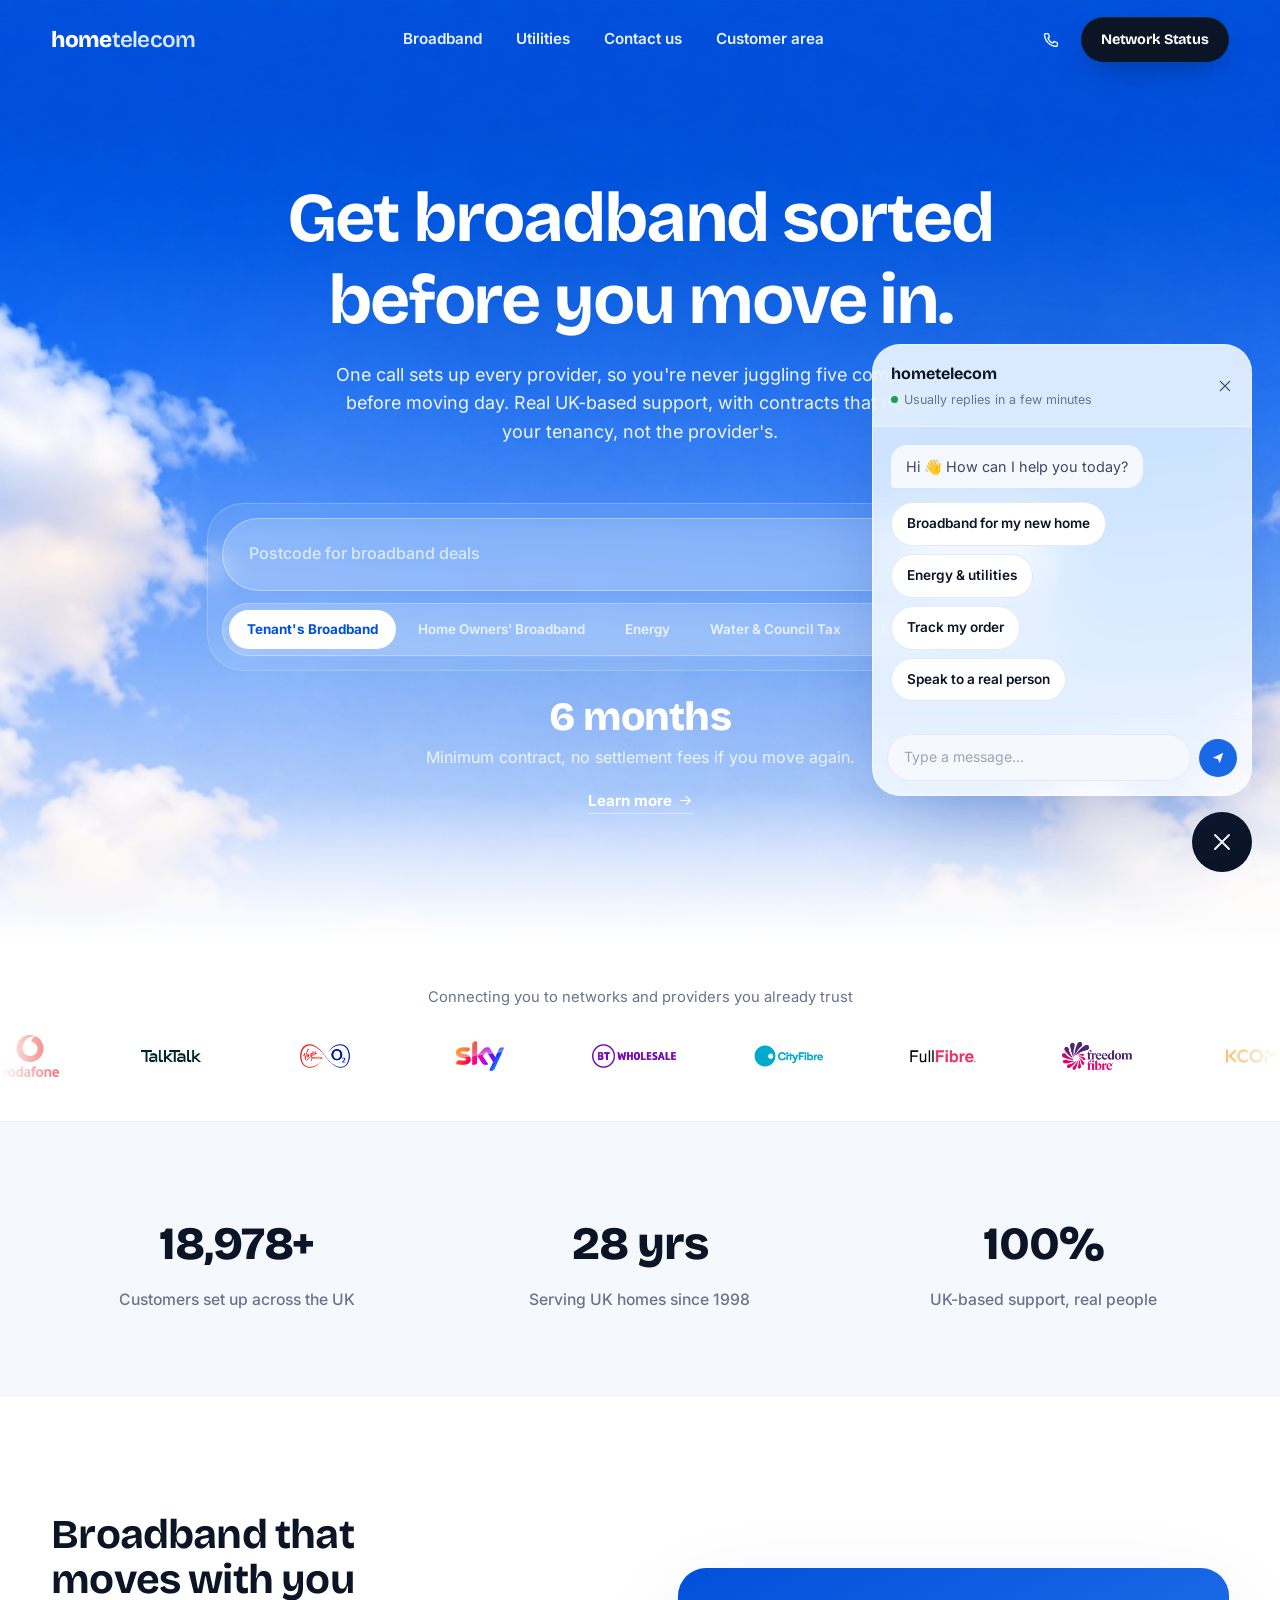
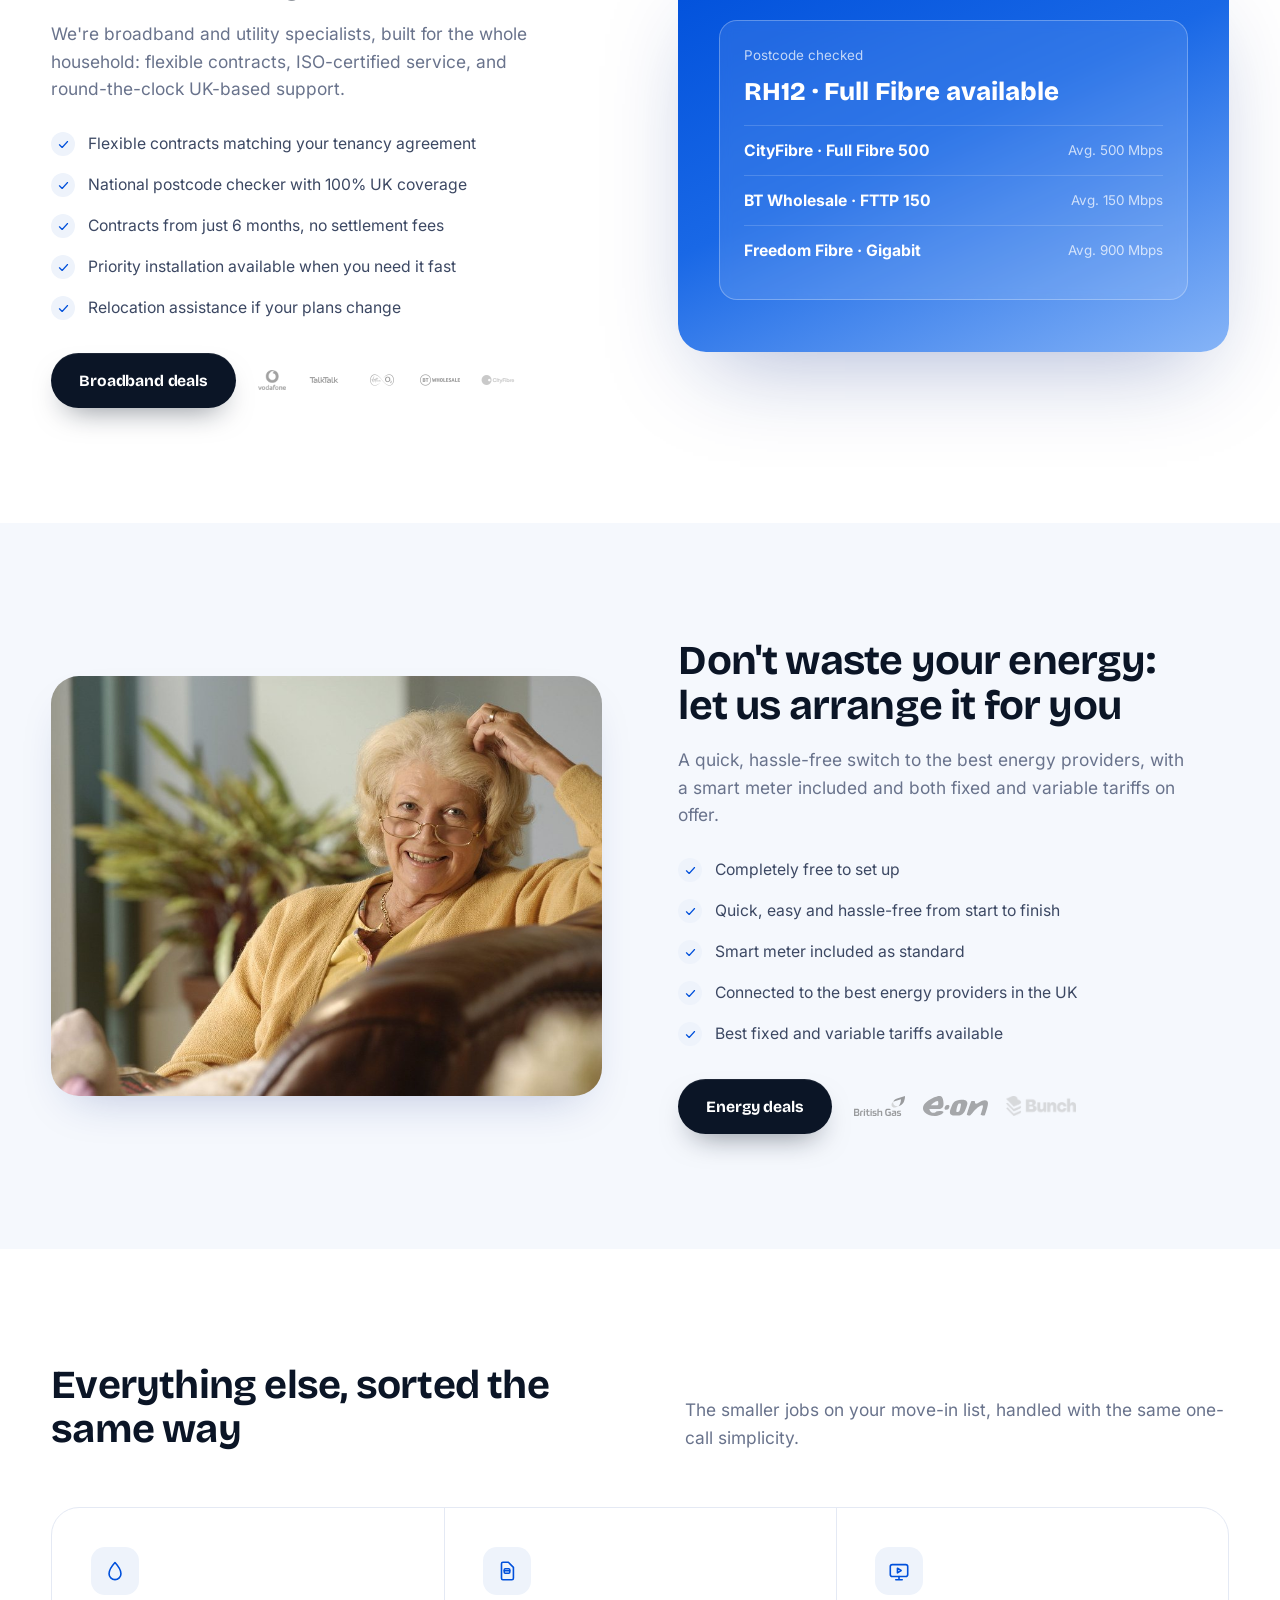
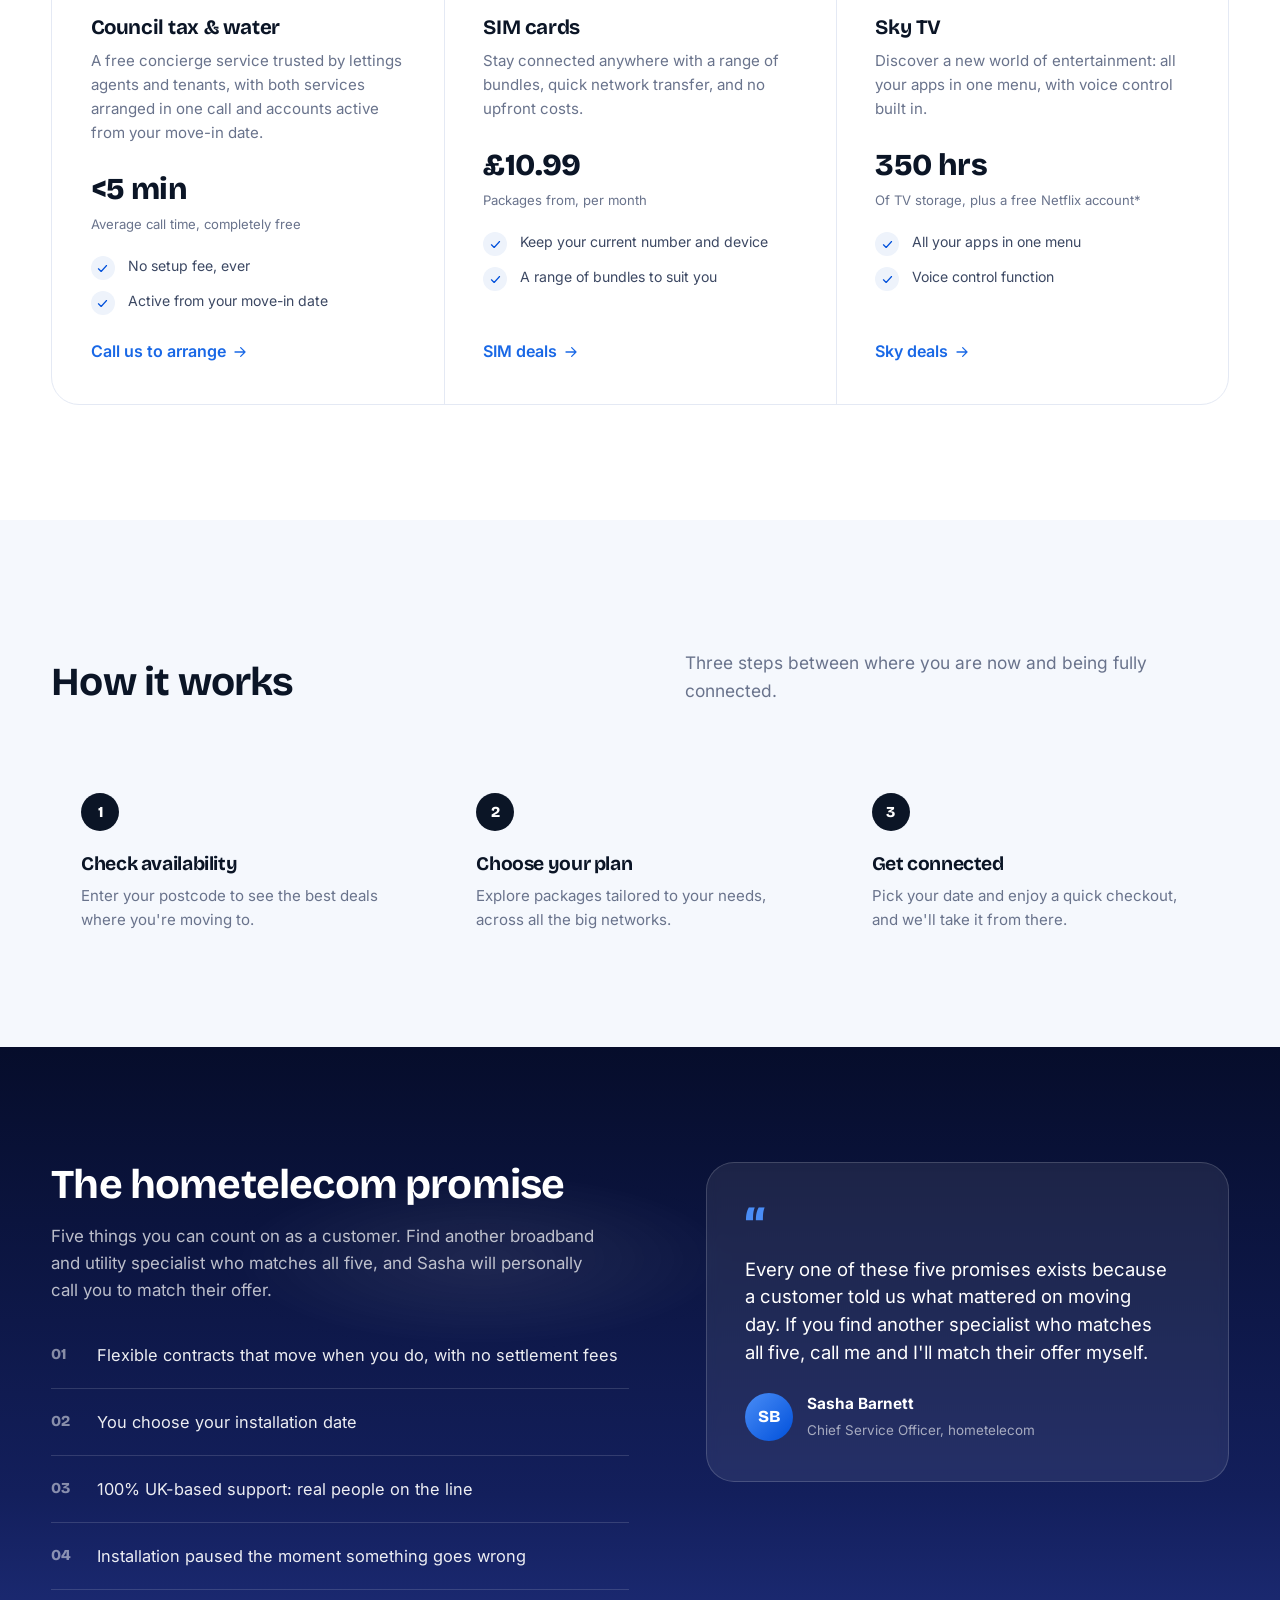
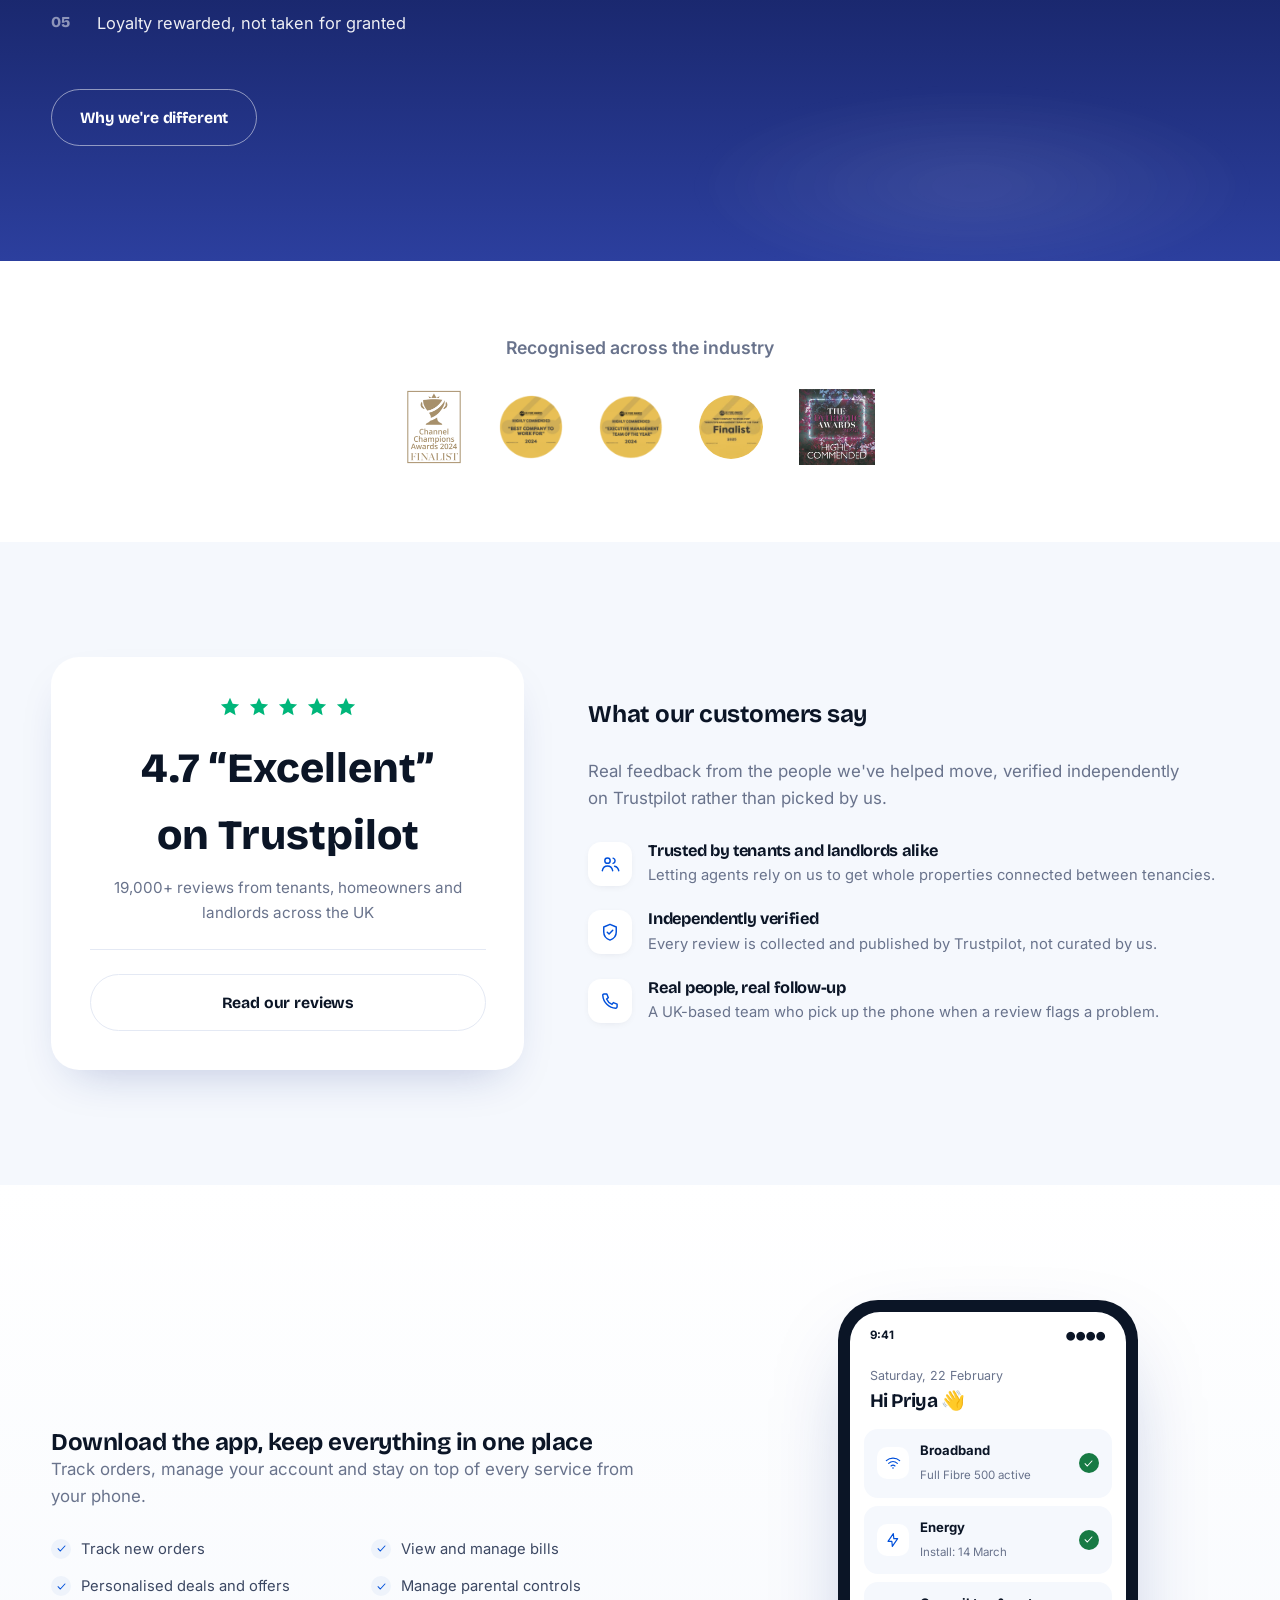
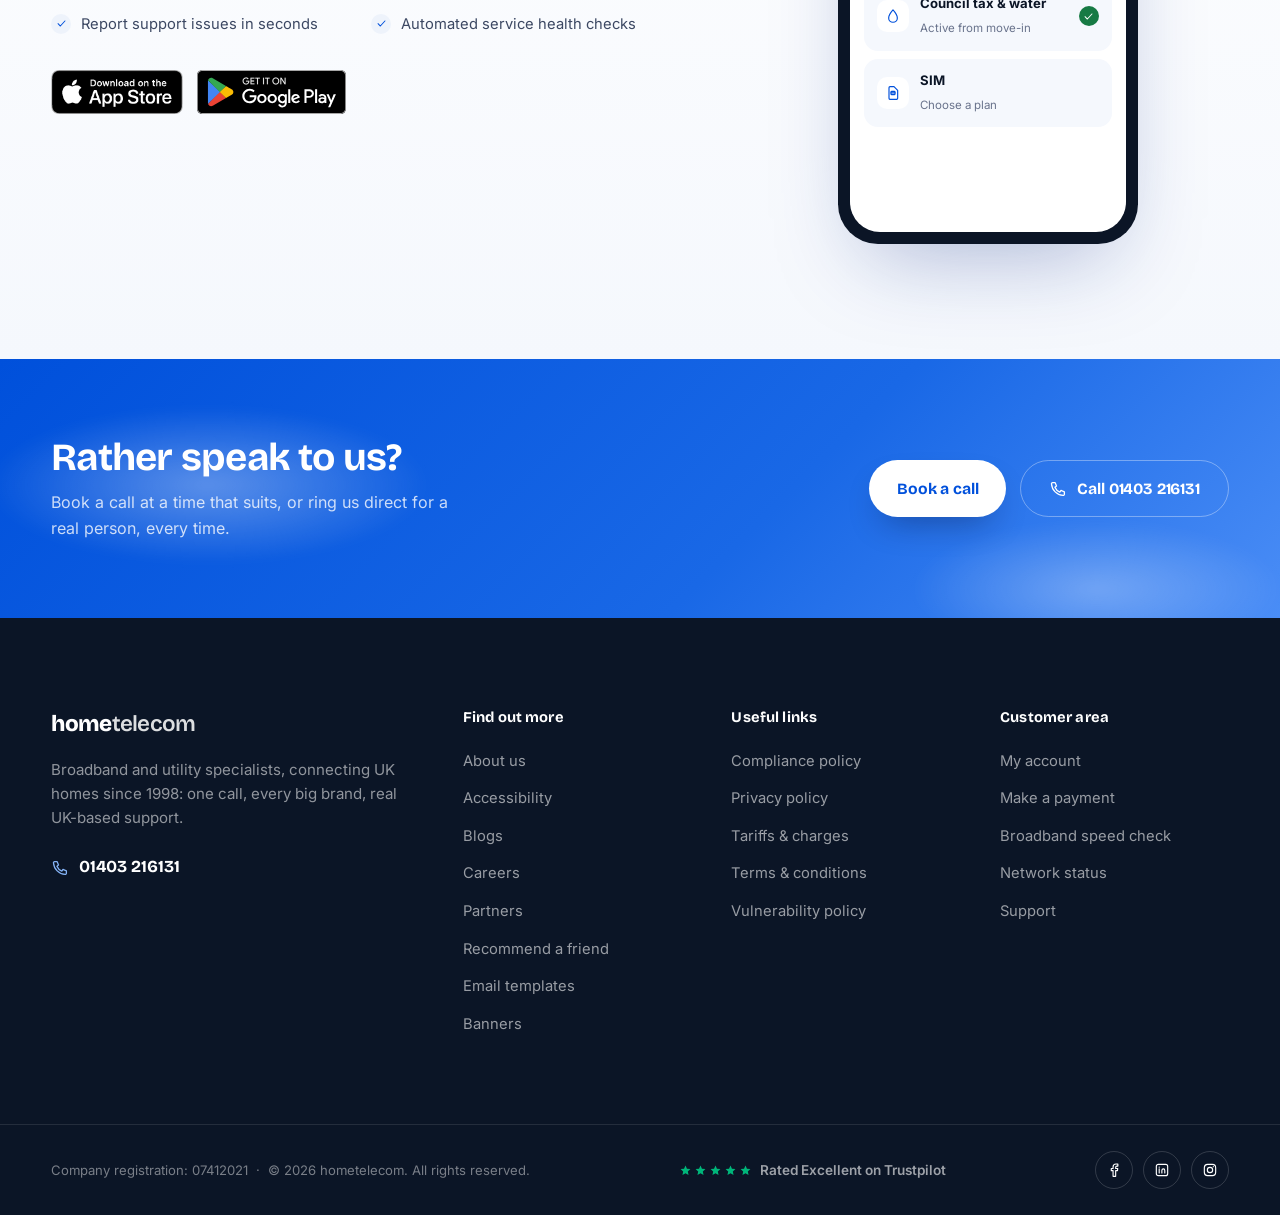
==== commit 20db4cf7: "Edit" ====
--- a/index.html
+++ b/index.html
@@ -10,7 +10,7 @@
 <body>
 
 <!-- ============================================================
-     Icon sprite — authored line icons, 1.75px stroke, round joins
+     Icon sprite — authored line icons, 1.75px stroke, round joins.
      ============================================================ -->
 <svg style="display:none" aria-hidden="true">
   <defs>
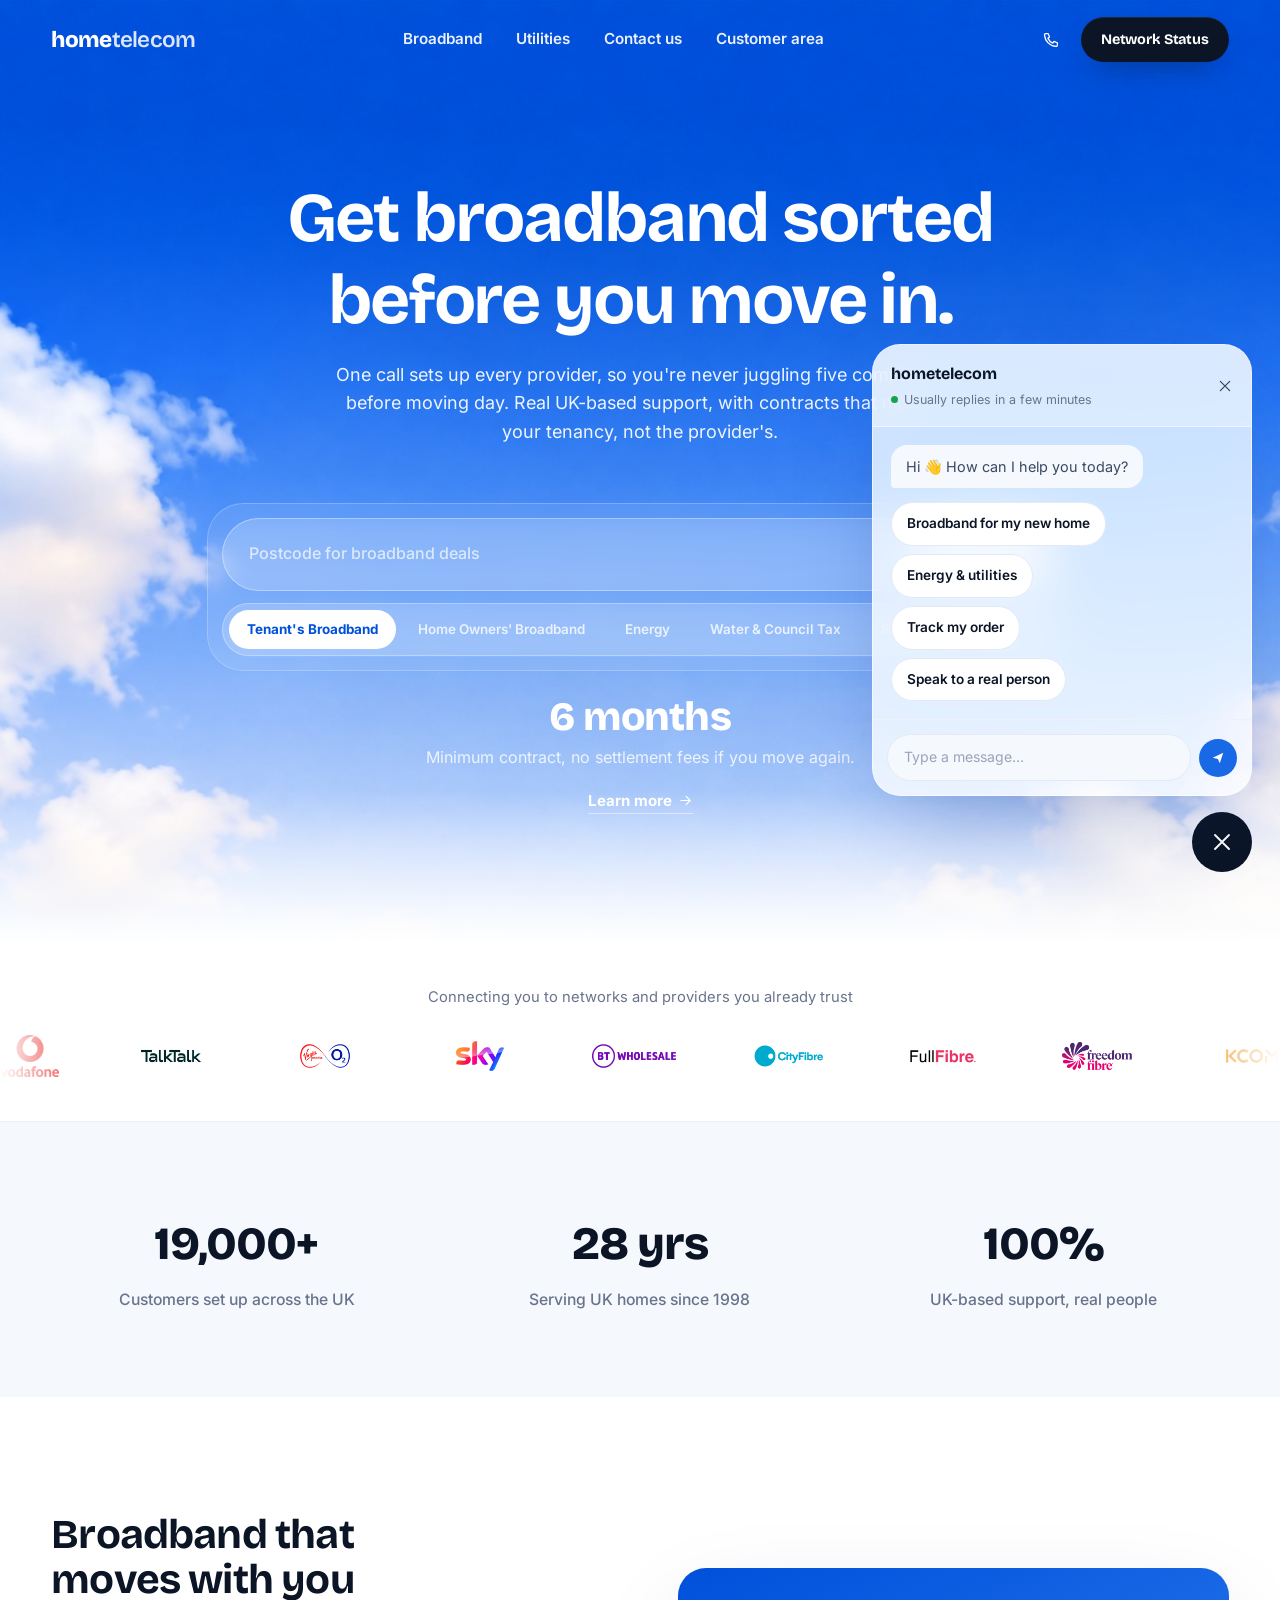
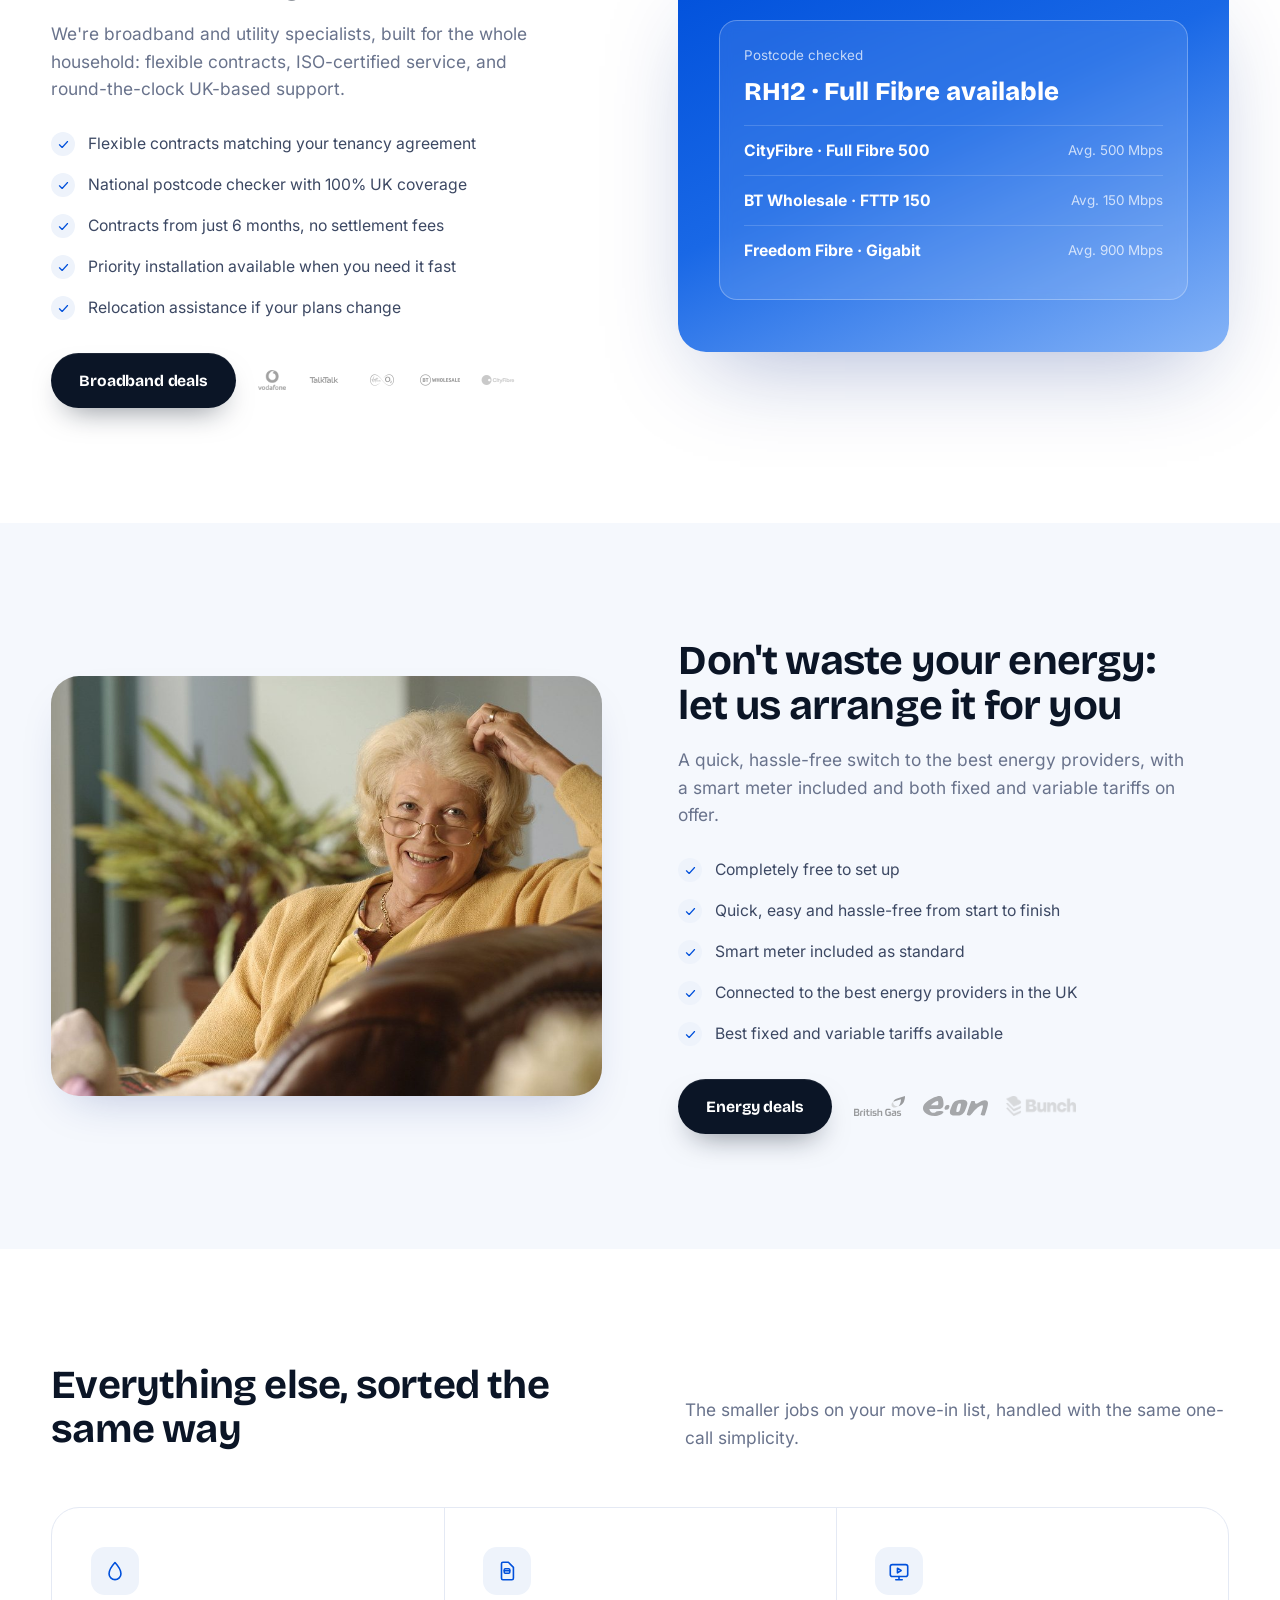
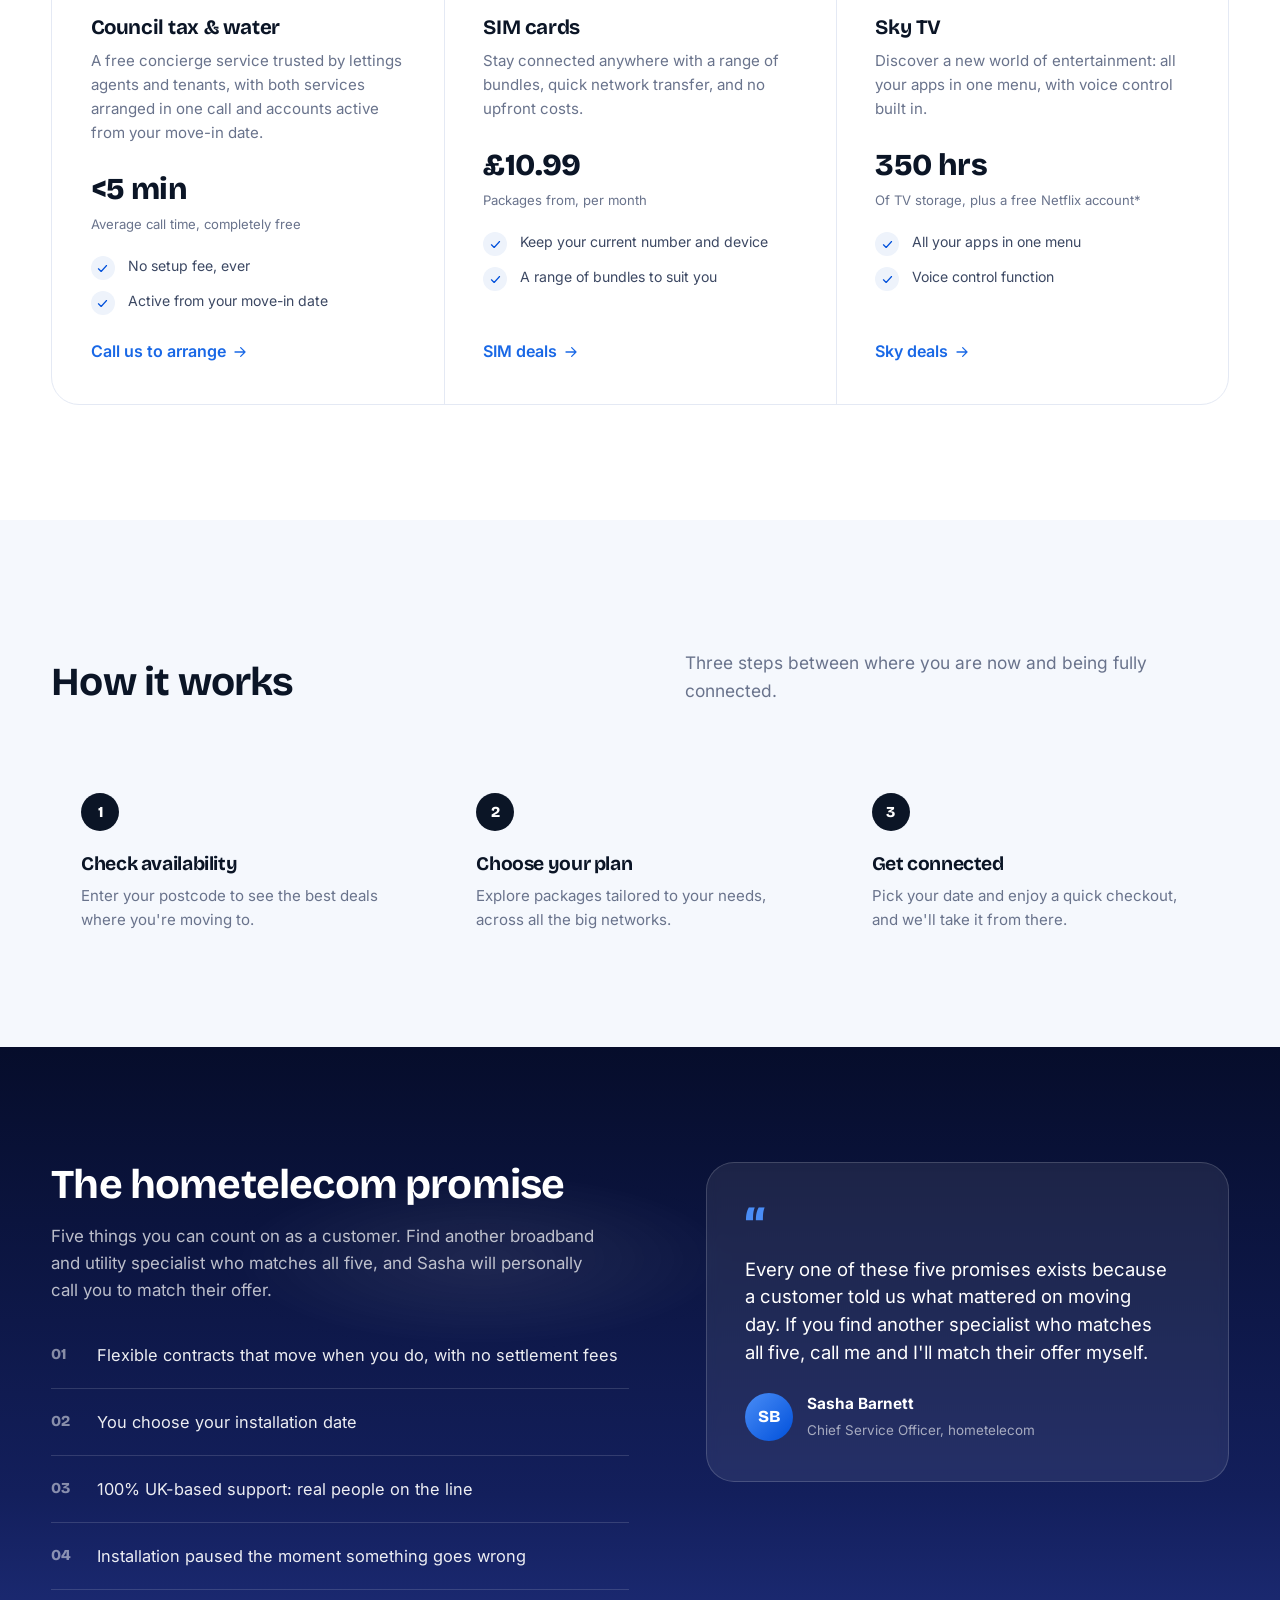
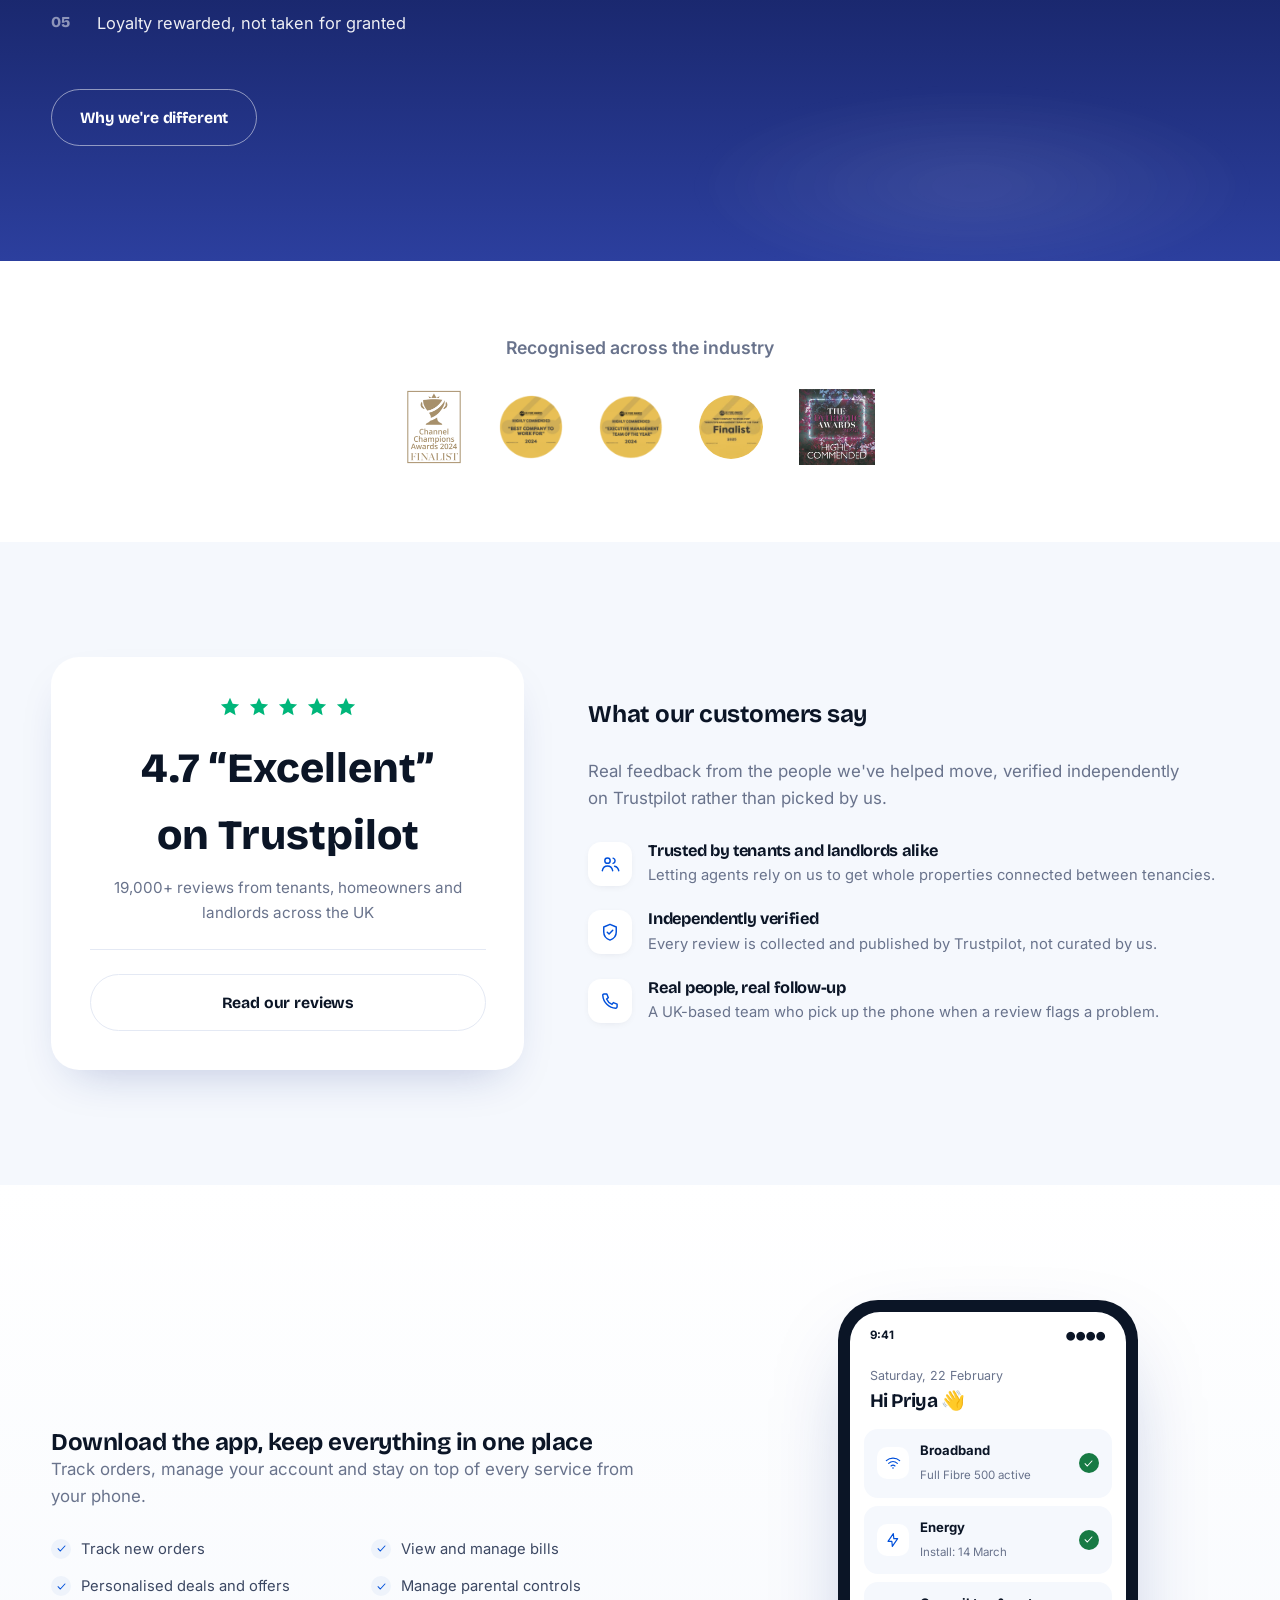
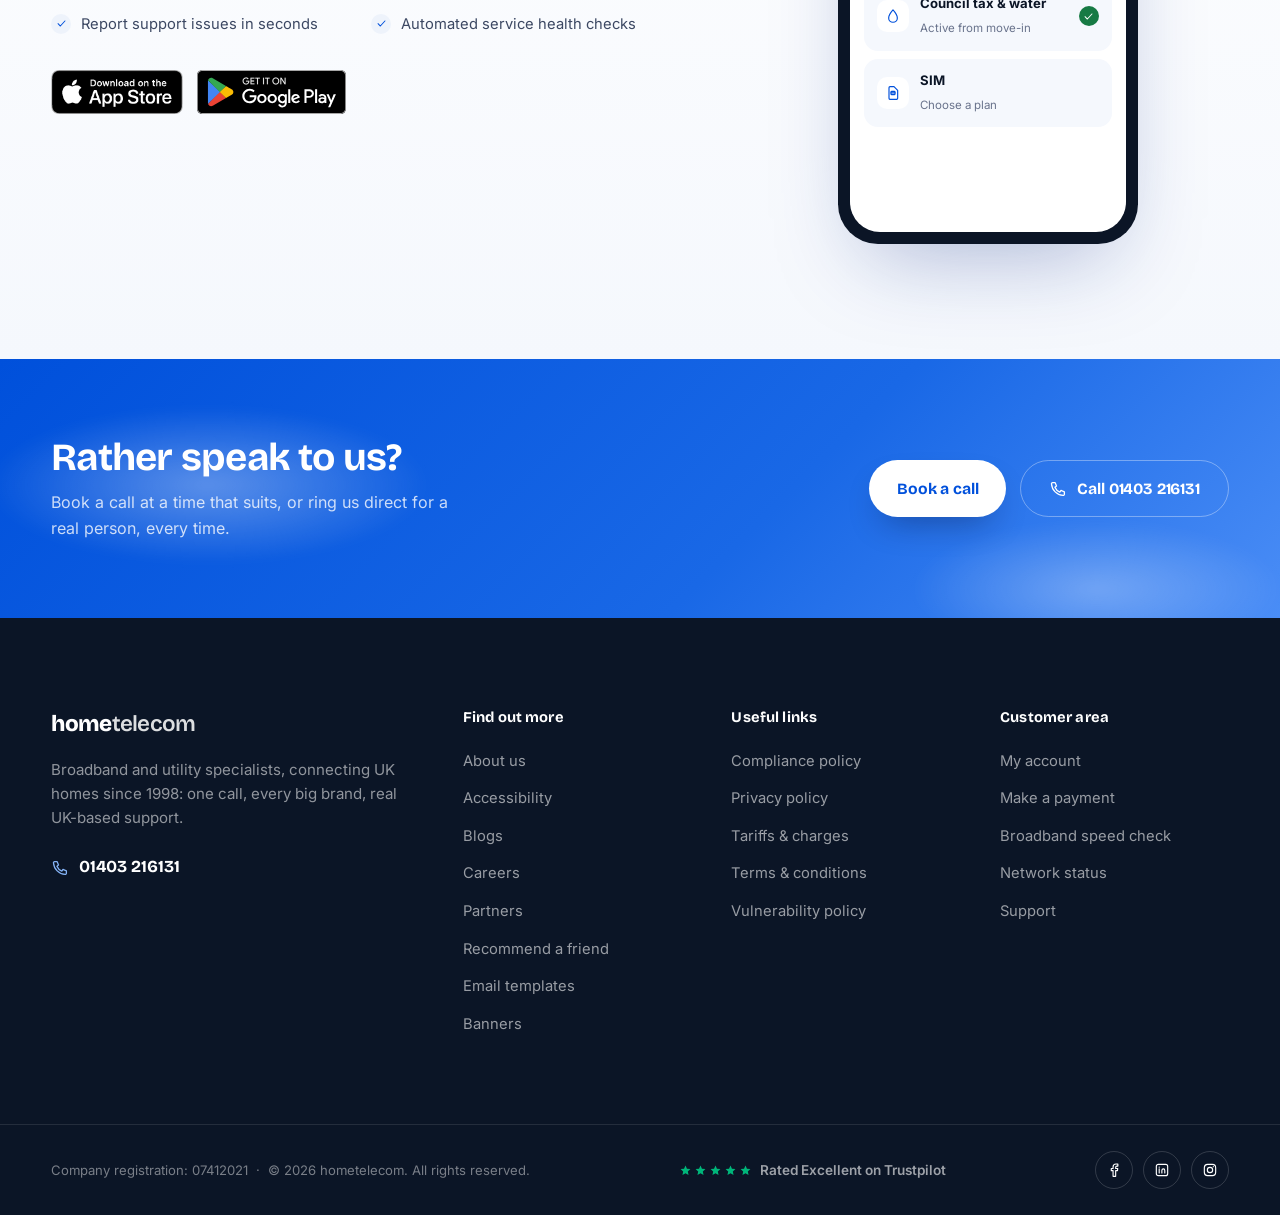
==== commit e6a3cade: "Merge existing GitHub history # Conflicts: #	index.html" ====
(no text change in the page or its own stylesheets)
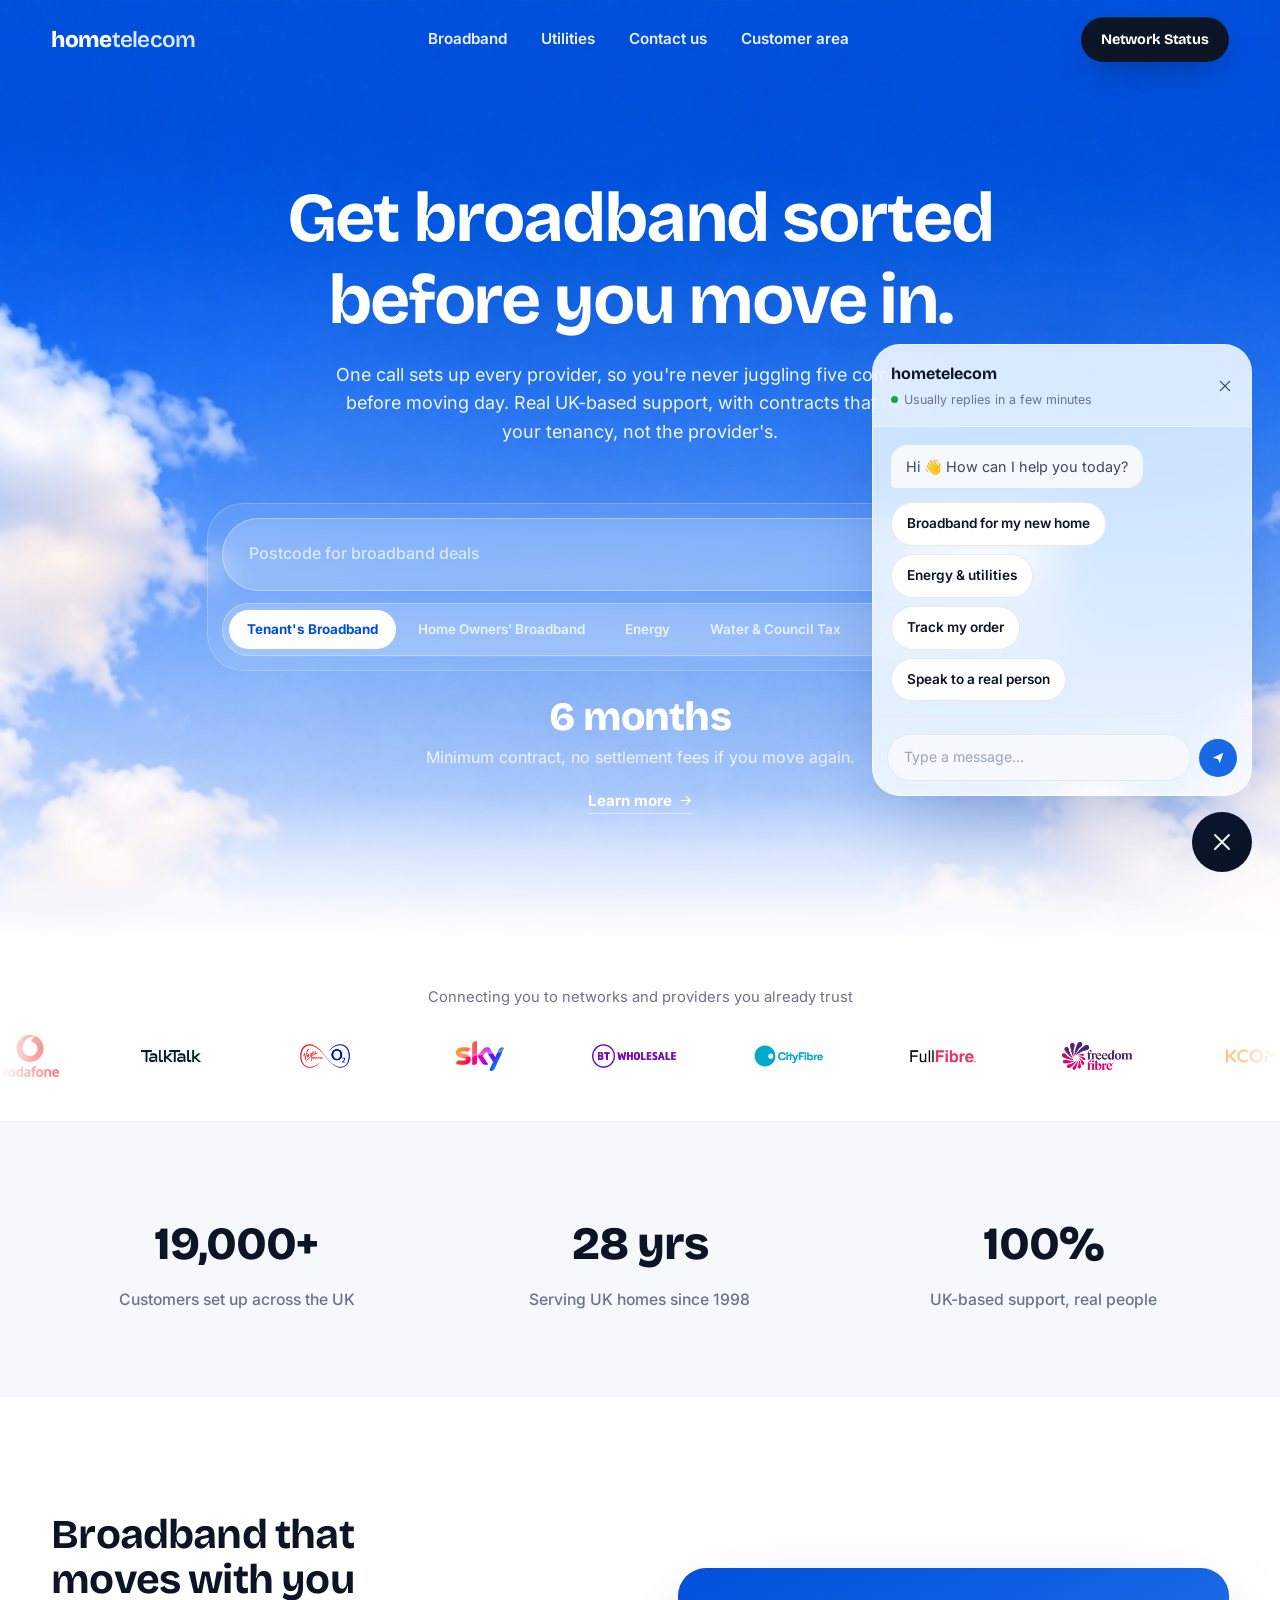
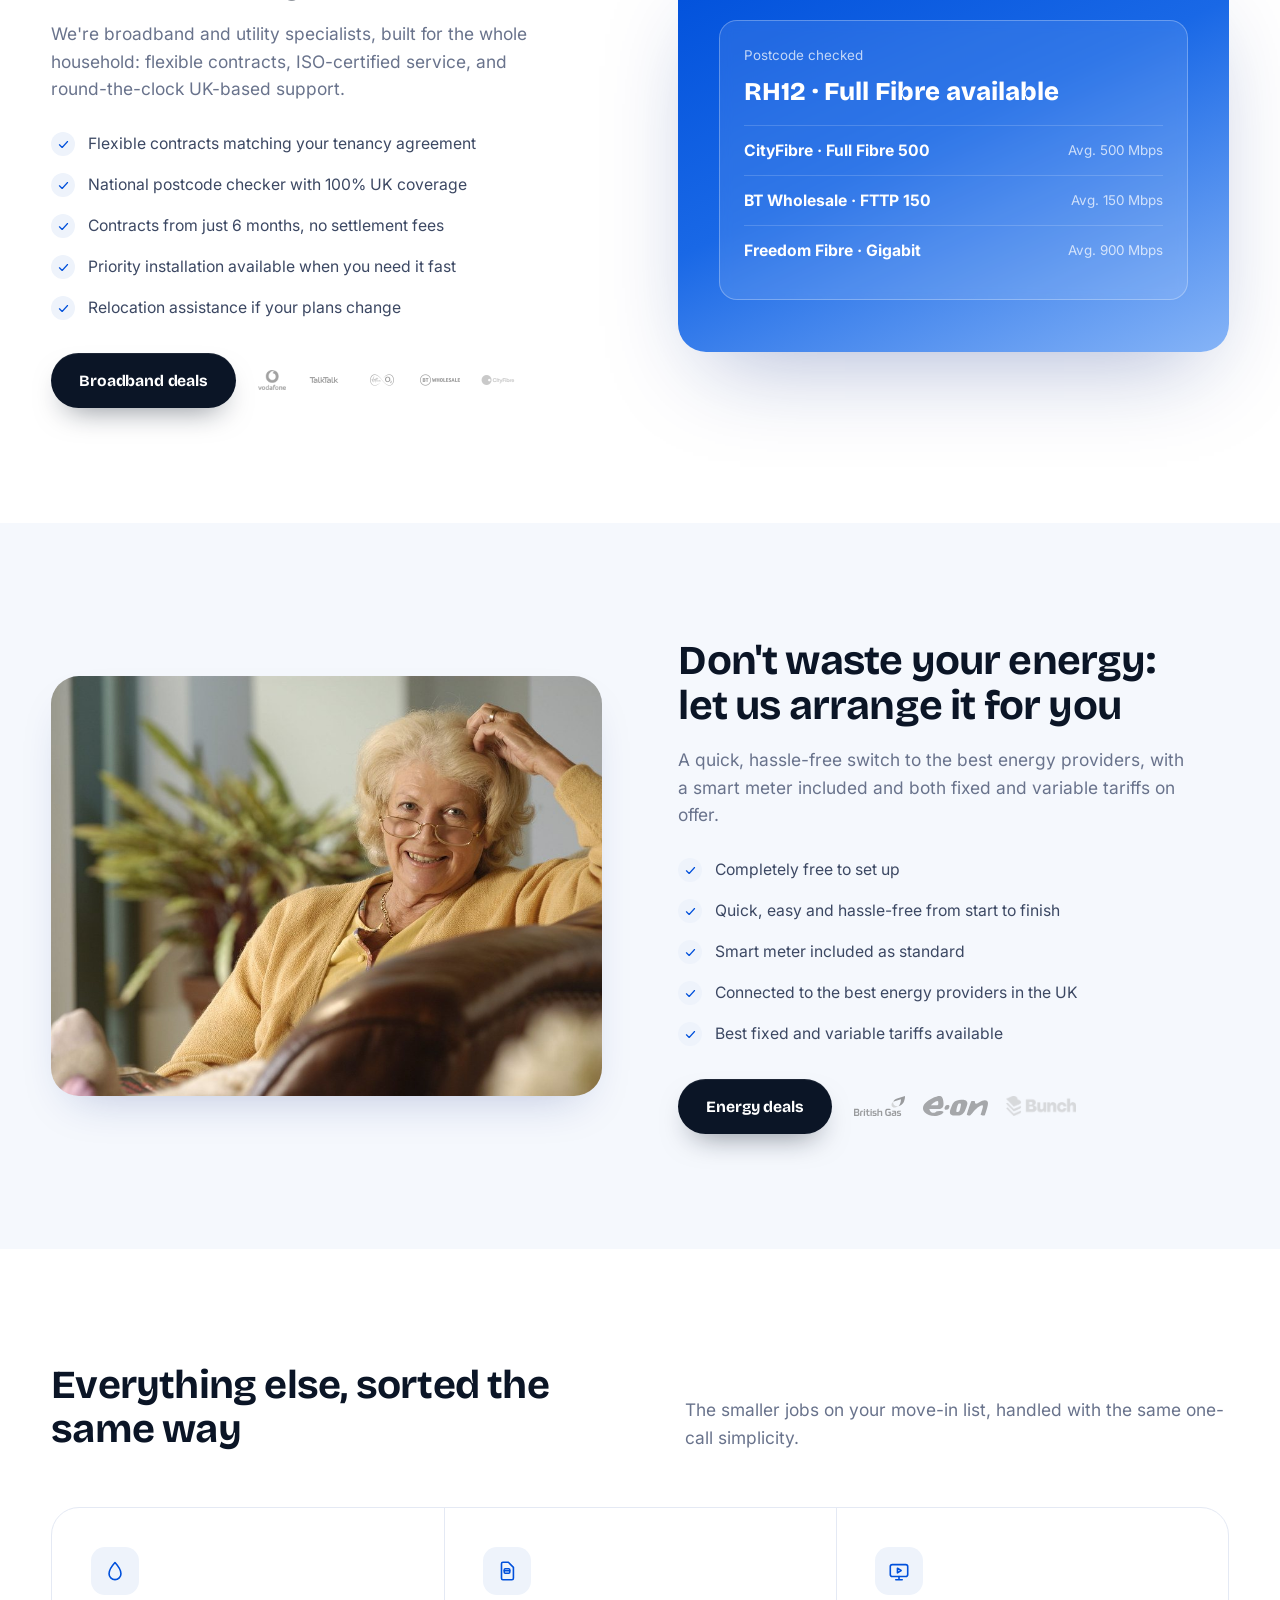
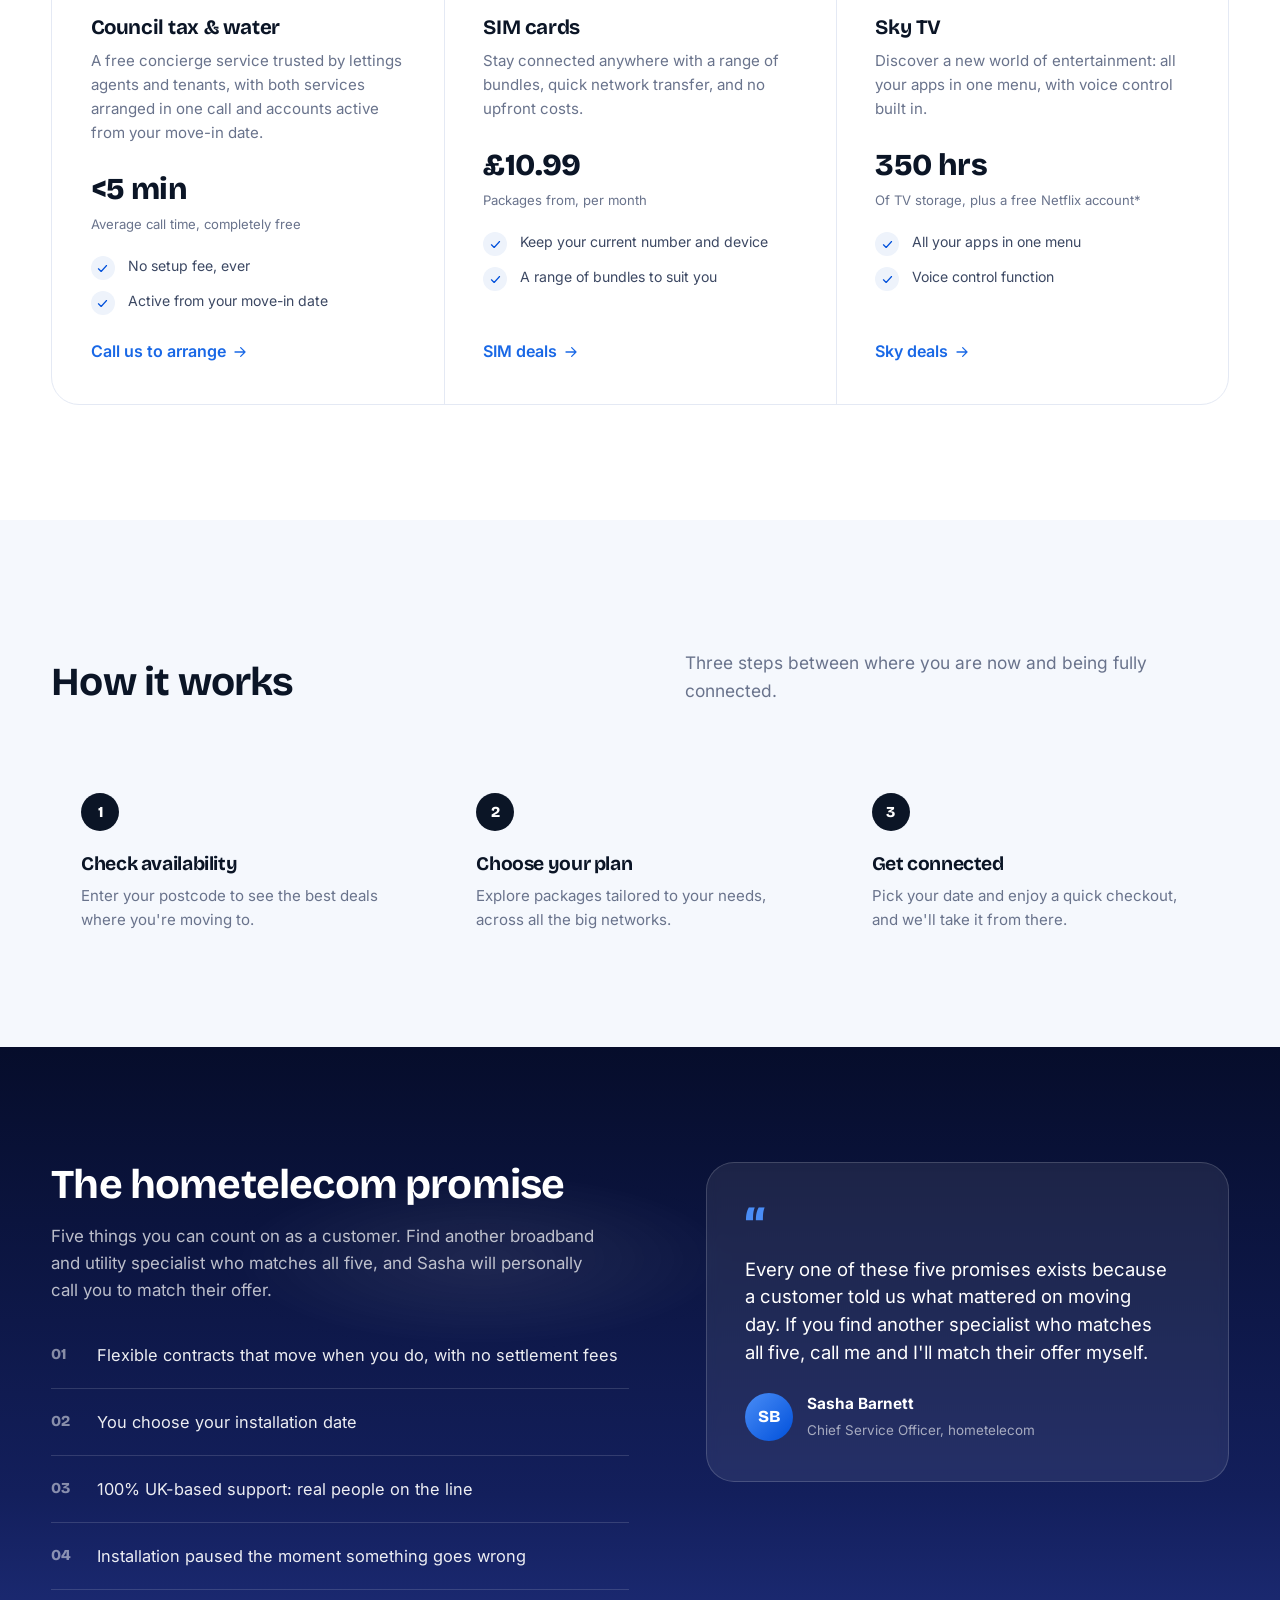
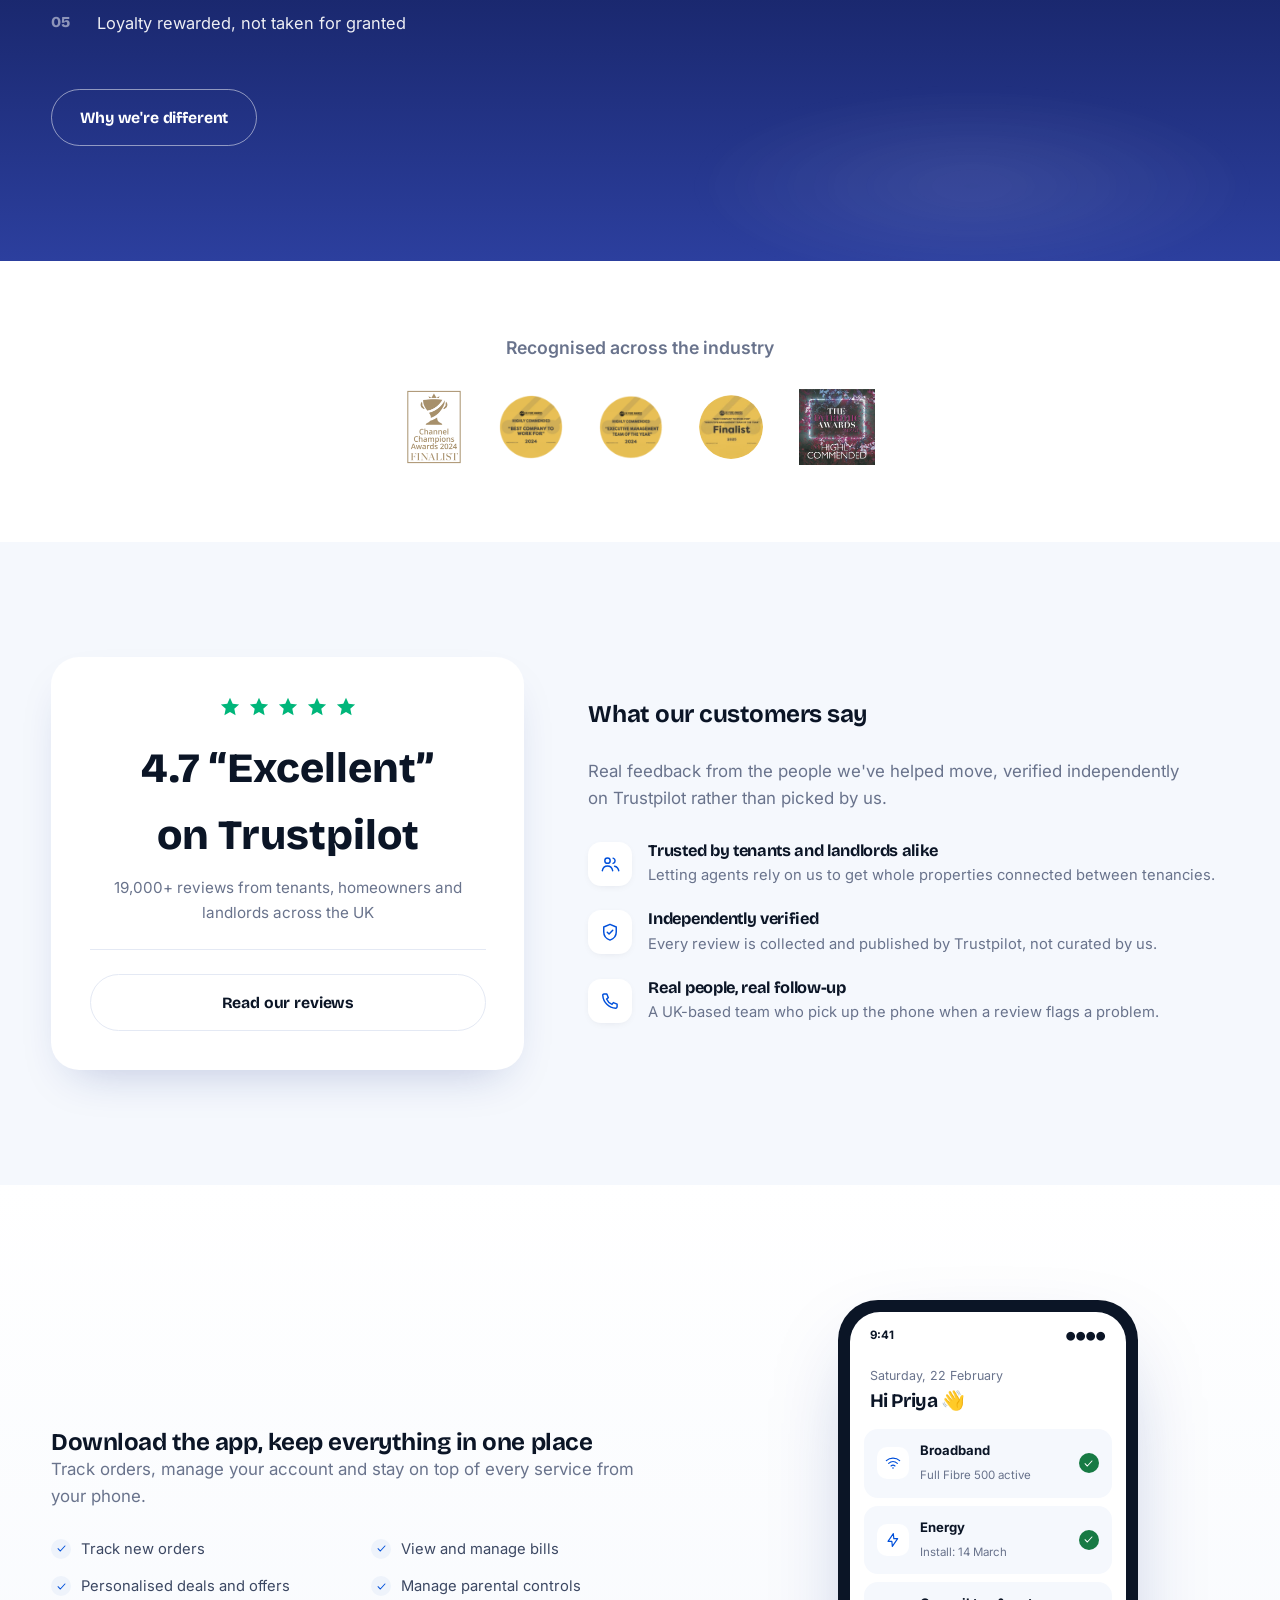
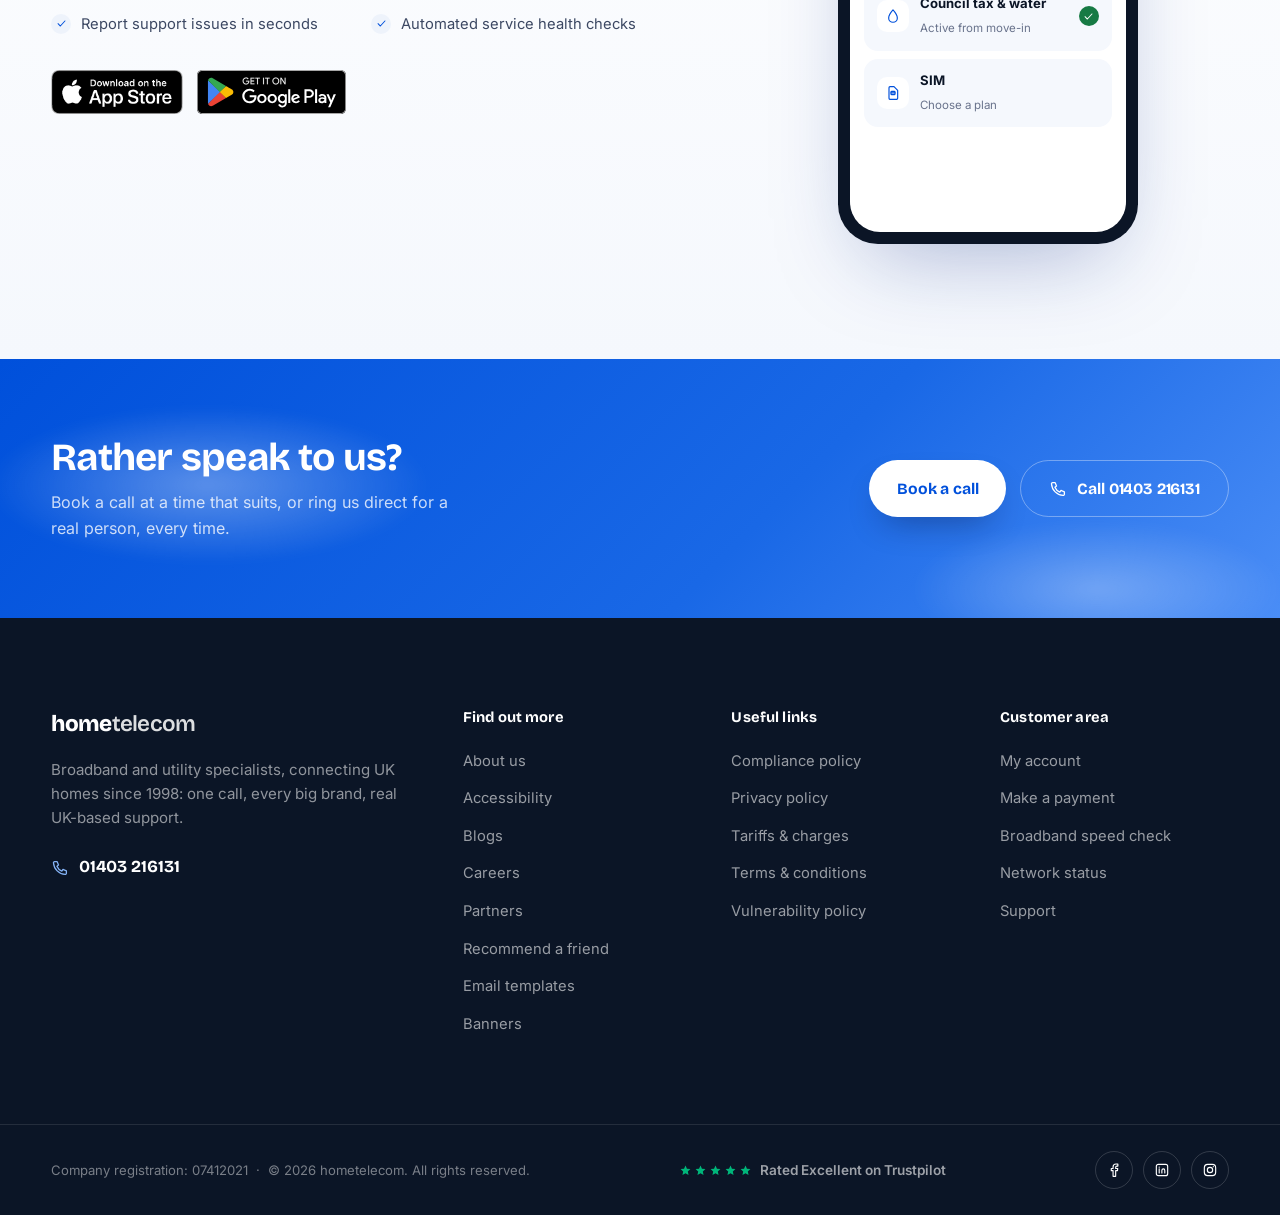
==== commit c3f86037: "Remove phone icon from header menu bar" ====
--- a/index.html
+++ b/index.html
@@ -133,9 +133,6 @@
     </nav>
 
     <div class="header-actions">
-      <a href="tel:01403216131" class="header-phone" aria-label="Call us on 01403 216131" title="Call 01403 216131">
-        <svg><use href="#i-phone"/></svg>
-      </a>
       <a href="#" class="btn btn-primary btn-sm">Network Status</a>
       <button class="nav-toggle" id="nav-toggle" aria-expanded="false" aria-controls="mobile-nav" aria-label="Open menu">
         <svg class="icon-menu"><use href="#i-menu"/></svg>
--- a/styles.css
+++ b/styles.css
@@ -307,17 +307,6 @@
 .nav-dropdown a:hover{background:var(--mist)!important;color:var(--ink-900)!important;}
 
 .header-actions{display:flex;align-items:center;gap:10px;}
-.header-phone{
-  display:inline-flex;align-items:center;justify-content:center;
-  width:40px;height:40px;
-  border-radius:var(--radius-pill);
-  color:#fff;
-  transition:color .35s var(--ease-out),background-color .2s ease;
-}
-.header-phone:hover{background:rgba(255,255,255,.14);}
-.header-phone svg{width:18px;height:18px;}
-.site-header.is-scrolled .header-phone{color:var(--ink-800);}
-.site-header.is-scrolled .header-phone:hover{background:var(--mist);}
 
 .nav-toggle{
   display:none;
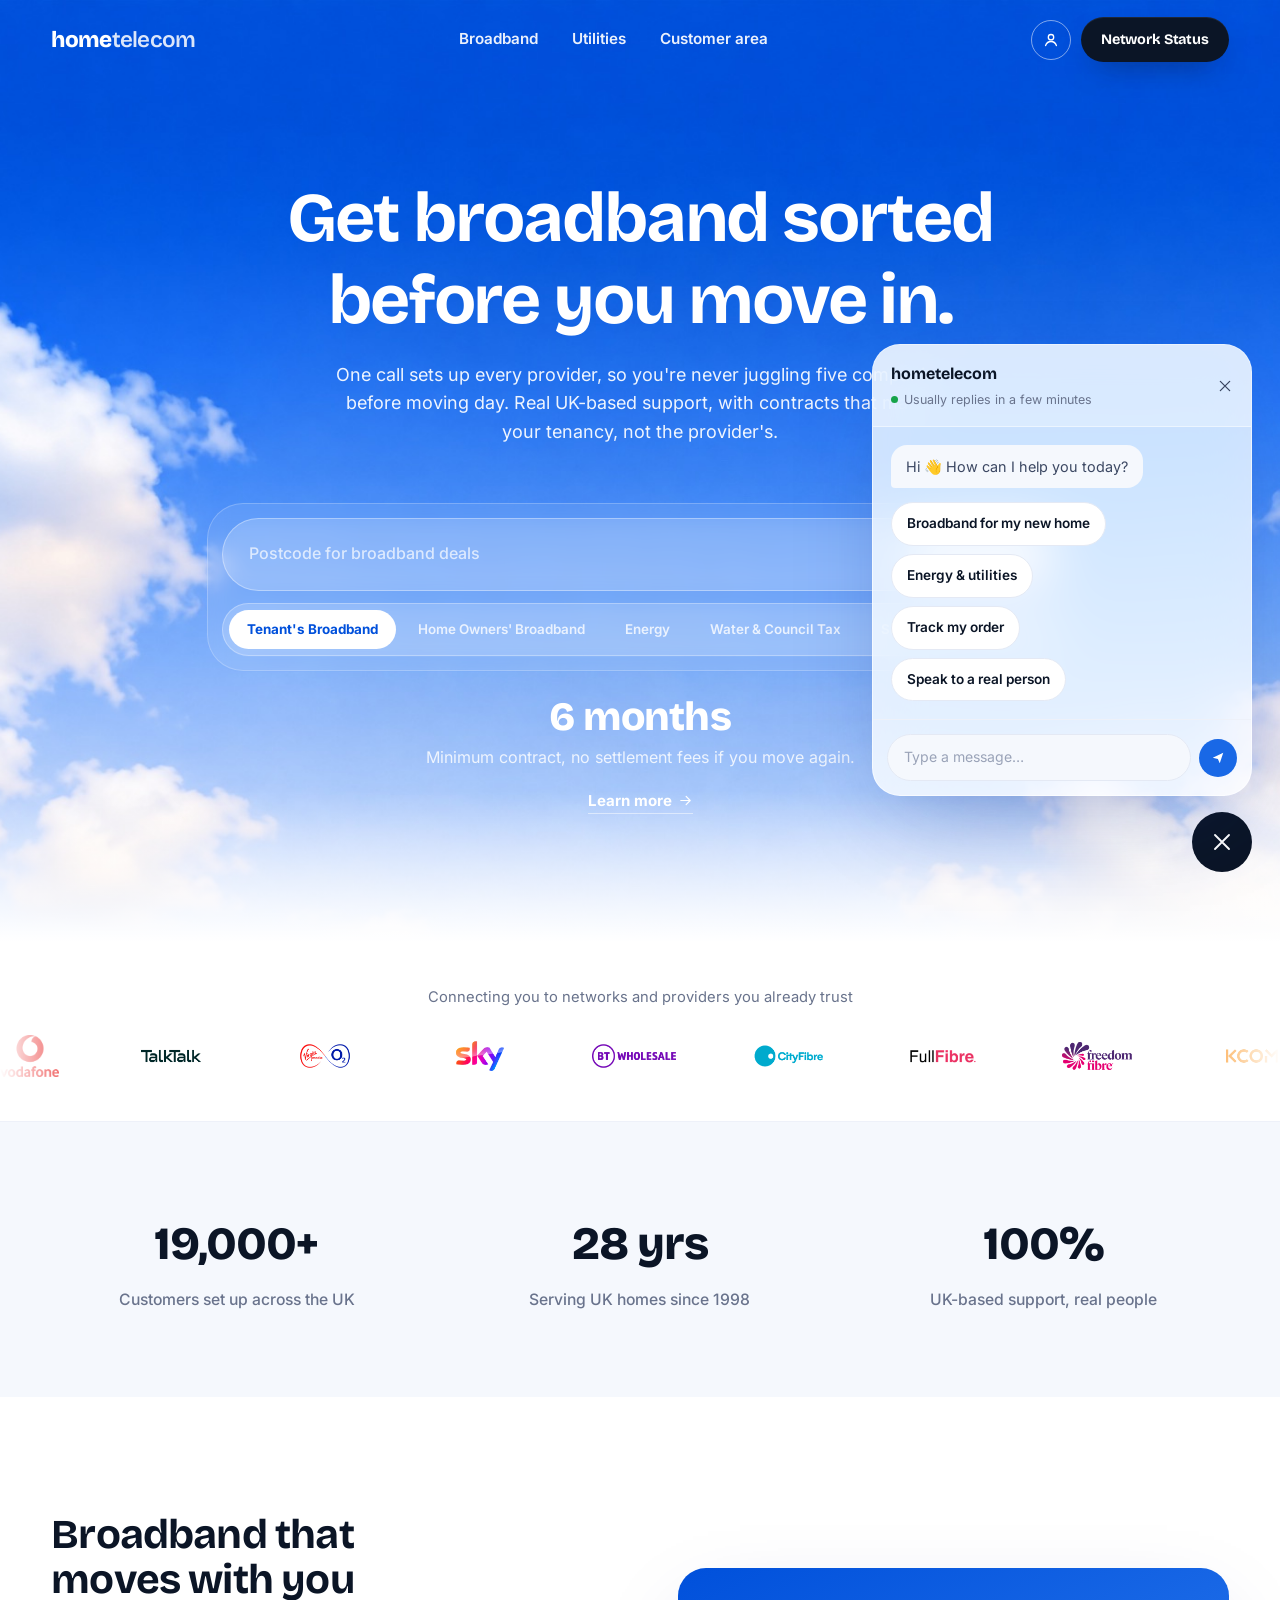
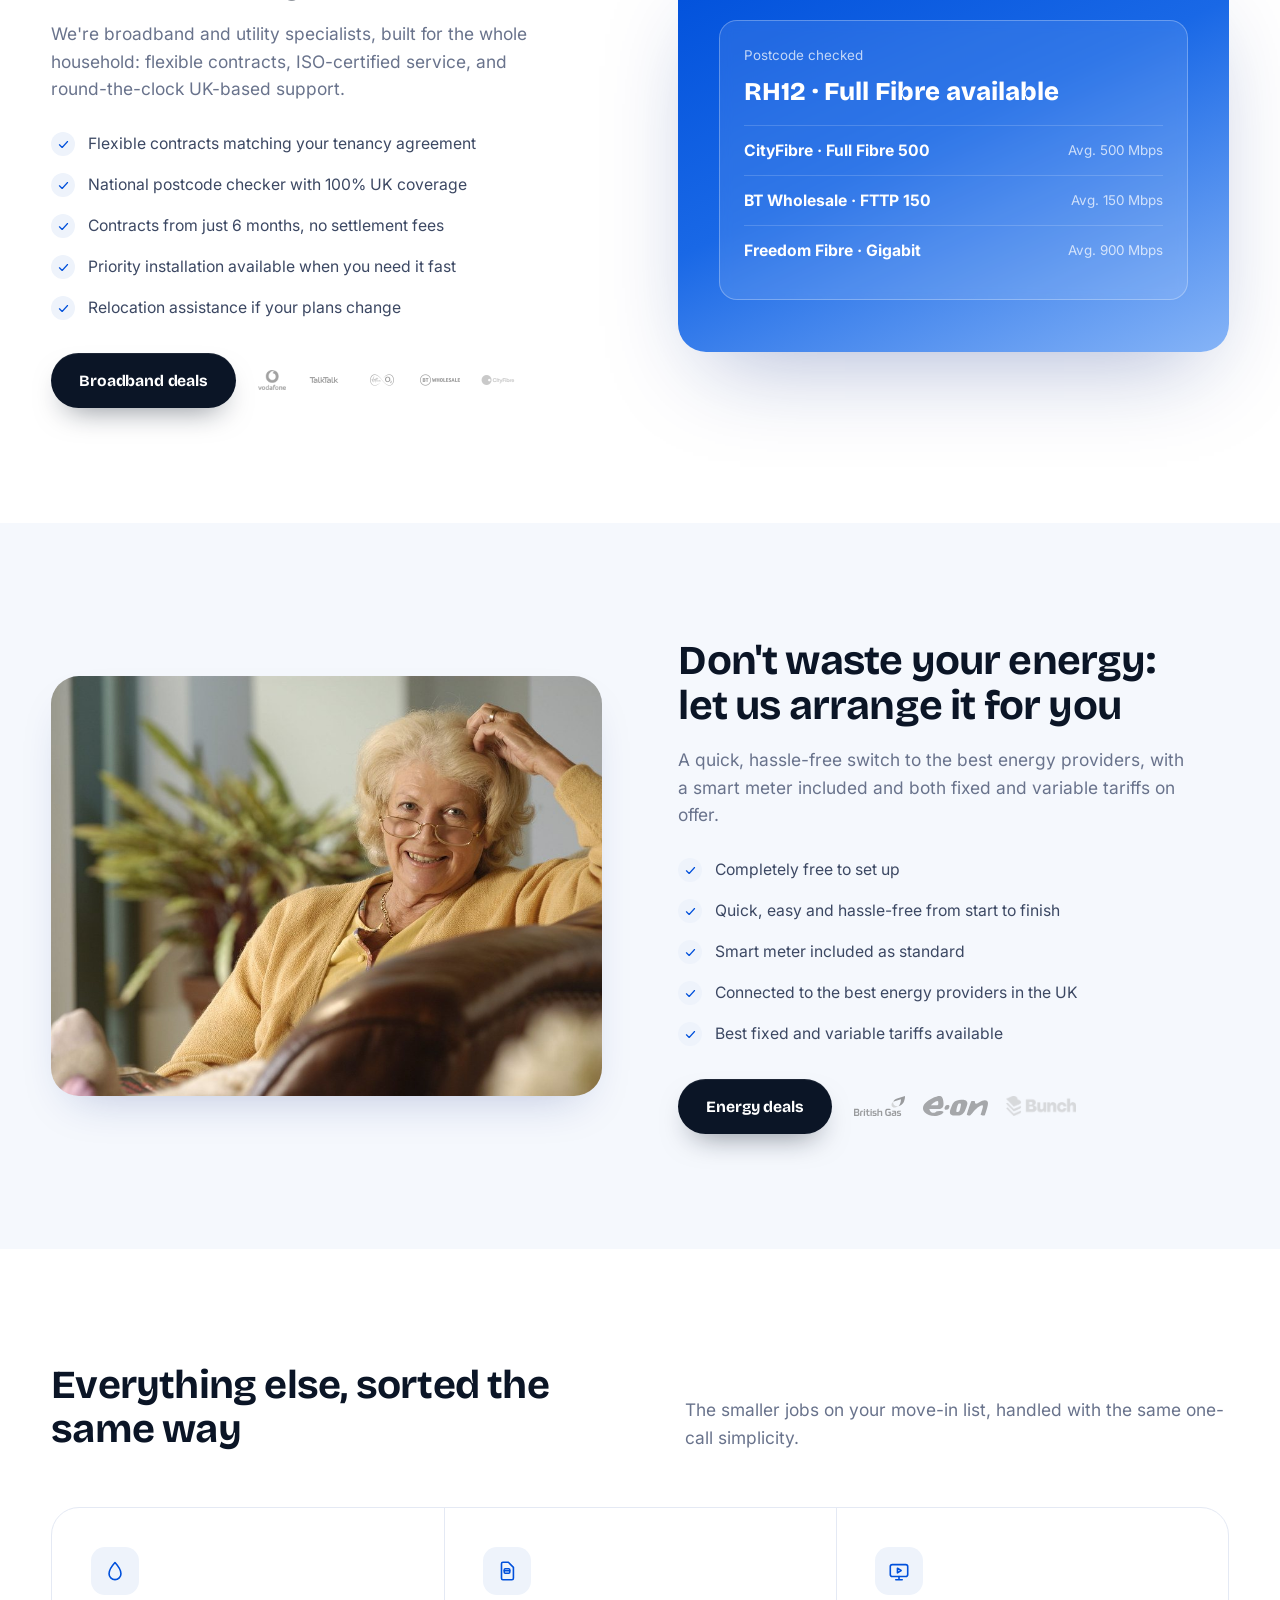
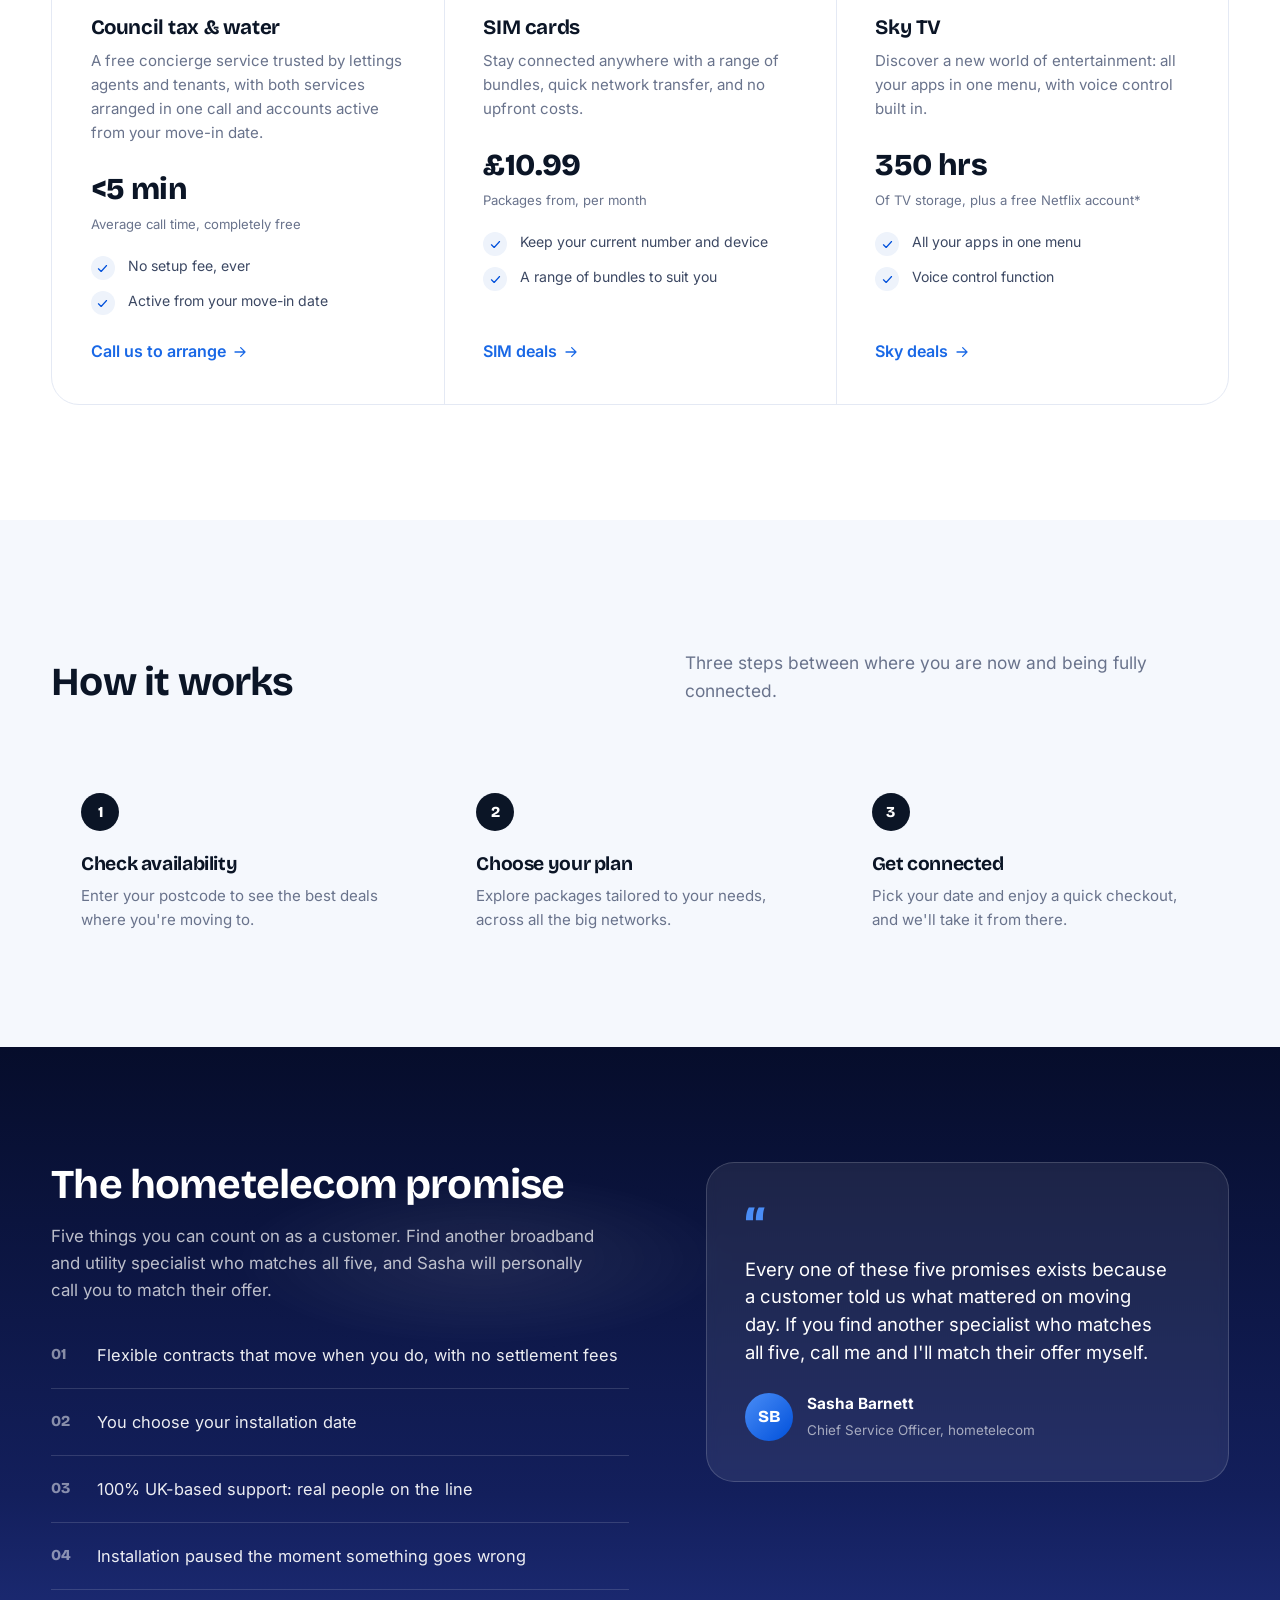
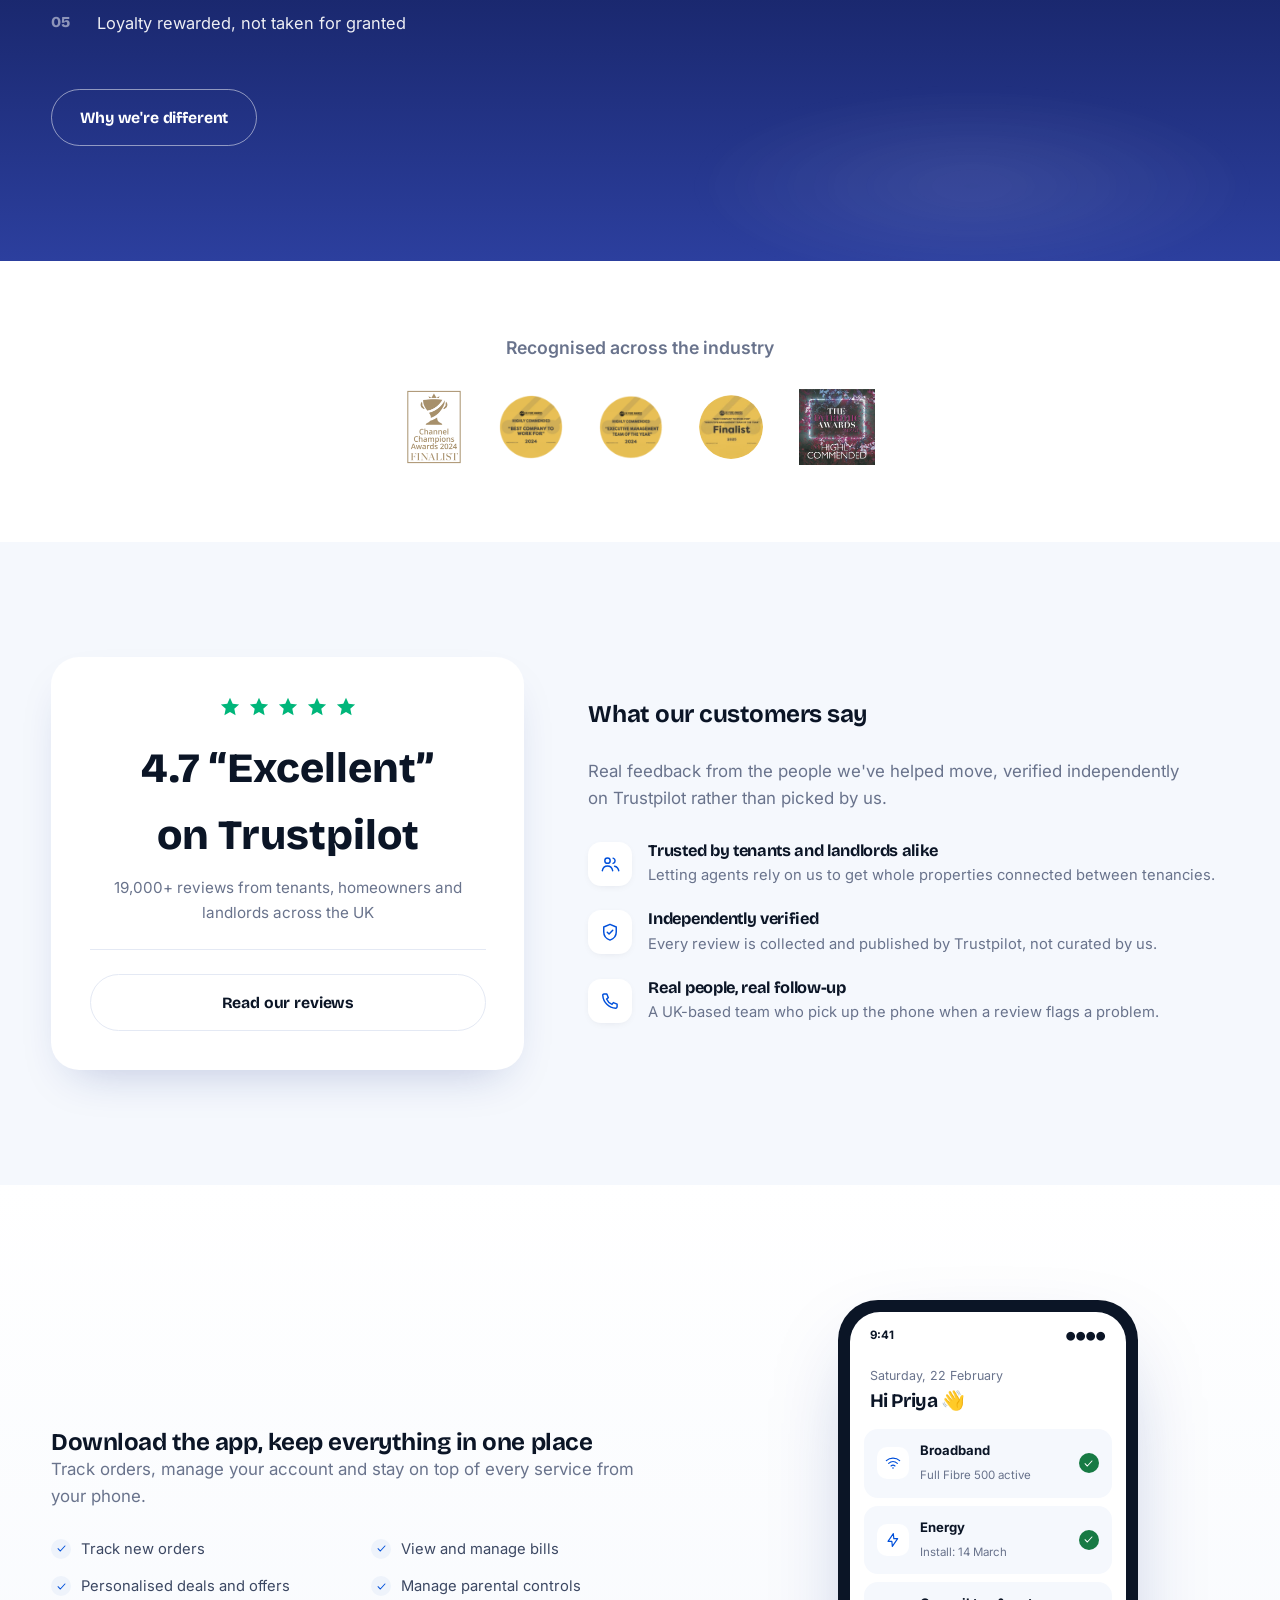
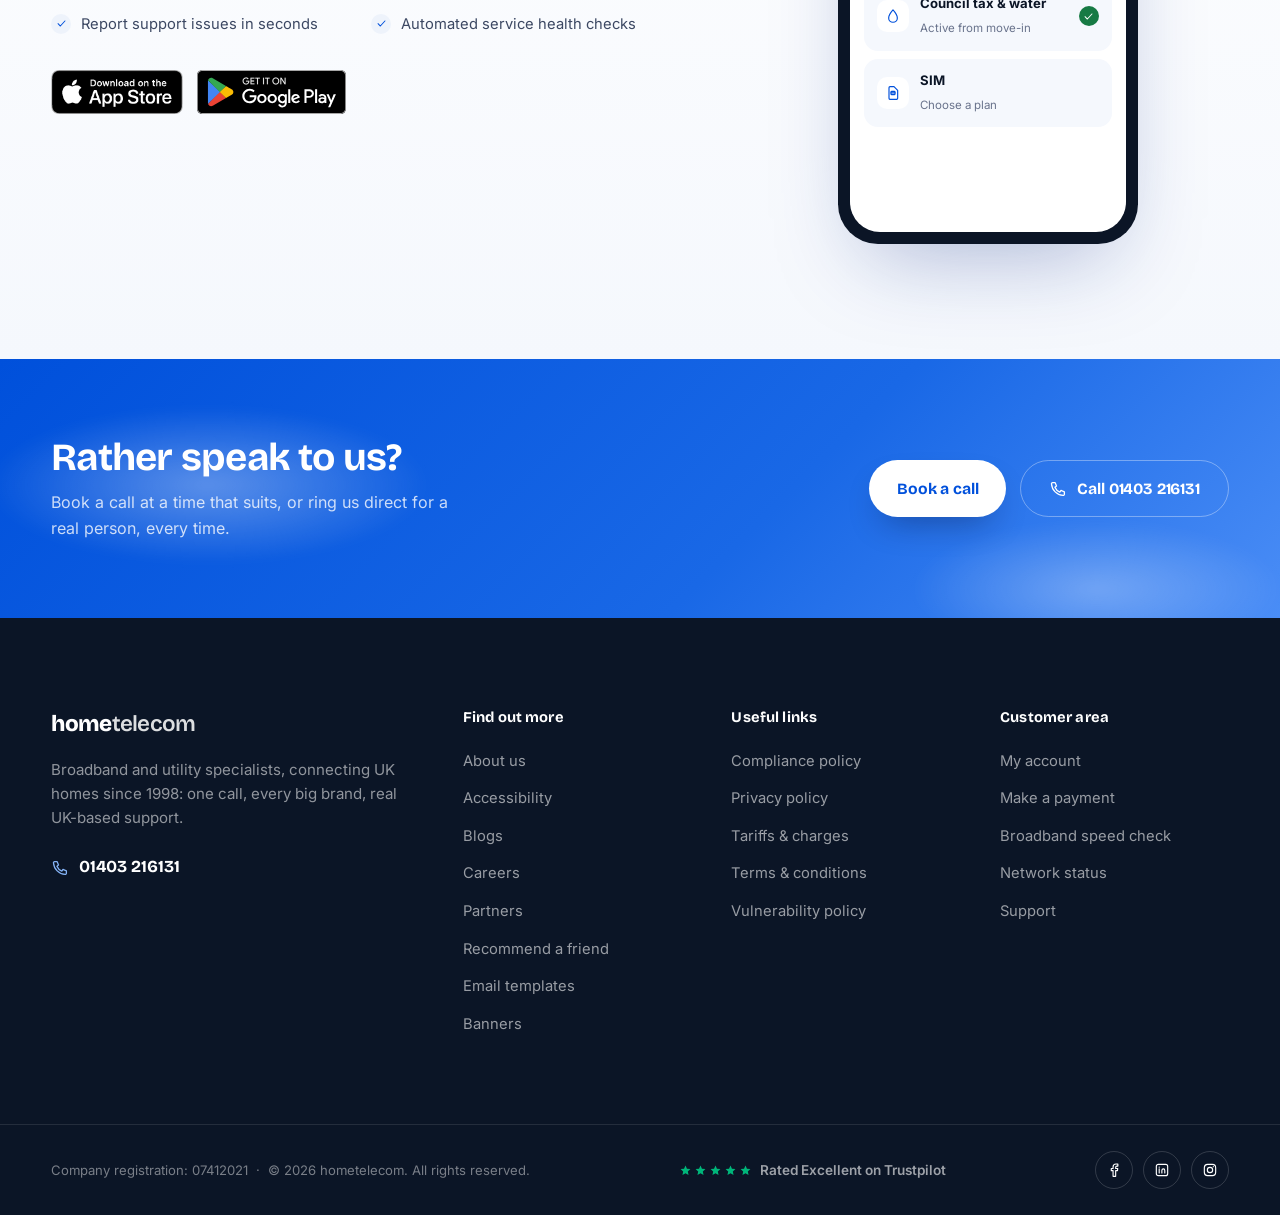
==== commit 01be2222: "Add mega-menu nav dropdowns, merge Contact us into Customer area - Broadband, Utilities, and Custome" ====
--- a/index.html
+++ b/index.html
@@ -47,6 +47,9 @@
     <symbol id="i-users" viewBox="0 0 24 24" fill="none" stroke="currentColor" stroke-width="1.75" stroke-linecap="round" stroke-linejoin="round">
       <circle cx="9" cy="8" r="3.2"/><path d="M2.8 20c.7-3.6 3.2-5.6 6.2-5.6s5.5 2 6.2 5.6"/><path d="M15.7 5a3.2 3.2 0 0 1 0 6.2"/><path d="M17.5 14.6c2.6.5 4.4 2.3 5 5.4"/>
     </symbol>
+    <symbol id="i-user" viewBox="0 0 24 24" fill="none" stroke="currentColor" stroke-width="1.75" stroke-linecap="round" stroke-linejoin="round">
+      <circle cx="12" cy="8.3" r="3.6"/><path d="M4.8 19.4c1.2-3.5 4-5.4 7.2-5.4s6 1.9 7.2 5.4"/>
+    </symbol>
     <symbol id="i-check" viewBox="0 0 24 24" fill="none" stroke="currentColor" stroke-width="2.2" stroke-linecap="round" stroke-linejoin="round">
       <path d="M4.5 12.5 9.5 17.5 19.5 6.5"/>
     </symbol>
@@ -94,45 +97,91 @@
     <a href="#top" class="logo"><b>home</b><span>telecom</span></a>
 
     <nav class="main-nav" aria-label="Primary">
-      <div class="nav-item">
+      <div class="nav-item nav-item--mega">
         <a href="#">Broadband</a>
-        <div class="nav-dropdown">
-          <a href="#">Fibre broadband</a>
-          <a href="#">Full fibre checker</a>
-          <a href="#">Social tariffs</a>
-          <a href="#">Compare speeds</a>
-        </div>
-      </div>
-      <div class="nav-item">
+        <div class="nav-dropdown nav-dropdown--mega">
+          <div class="mega-links">
+            <a href="#">Fibre broadband</a>
+            <a href="#">Full fibre checker</a>
+            <a href="#">Social tariffs</a>
+            <a href="#">Compare speeds</a>
+          </div>
+          <div class="mega-cards">
+            <a class="mega-card" href="#">
+              <div class="mega-card-media mega-card-media--tenant"></div>
+              <strong>For Tenants</strong>
+              <span class="mega-card-desc">6-month minimum contract, no settlement fees if you move again.</span>
+            </a>
+            <a class="mega-card" href="#">
+              <div class="mega-card-media mega-card-media--homeowner"></div>
+              <strong>For Homeowners</strong>
+              <span class="mega-card-desc">100% UK postcode coverage, backed by ISO-certified service.</span>
+            </a>
+          </div>
+        </div>
+      </div>
+      <div class="nav-item nav-item--mega">
         <a href="#">Utilities</a>
-        <div class="nav-dropdown">
-          <a href="#">Energy</a>
-          <a href="#">Water &amp; council tax</a>
-          <a href="#">SIM cards</a>
-          <a href="#">Sky TV</a>
-        </div>
-      </div>
-      <div class="nav-item">
-        <a href="#">Contact us</a>
-        <div class="nav-dropdown">
-          <a href="#">Call 01403 216131</a>
-          <a href="#">Book a callback</a>
-          <a href="#">Live chat</a>
-        </div>
-      </div>
-      <div class="nav-item">
+        <div class="nav-dropdown nav-dropdown--mega">
+          <div class="mega-links">
+            <div class="mega-link-group">
+              <a href="#">Energy</a>
+              <a href="#">Water &amp; council tax</a>
+            </div>
+            <div class="mega-link-group">
+              <a href="#">SIM cards</a>
+              <a href="#">Sky TV</a>
+            </div>
+          </div>
+          <div class="mega-cards">
+            <a class="mega-card" href="#">
+              <div class="mega-card-media mega-card-media--energy"></div>
+              <strong>Home essentials</strong>
+              <span class="mega-card-desc">Free setup for energy, water and council tax, sorted in one quick call.</span>
+            </a>
+            <a class="mega-card" href="#">
+              <div class="mega-card-media mega-card-media--mobile"></div>
+              <strong>Mobile &amp; entertainment</strong>
+              <span class="mega-card-desc">SIM plans from £10.99/mo, plus Sky TV with a free Netflix account*.</span>
+            </a>
+          </div>
+        </div>
+      </div>
+      <div class="nav-item nav-item--mega">
         <a href="#">Customer area</a>
-        <div class="nav-dropdown">
-          <a href="#">My account</a>
-          <a href="#">Make a payment</a>
-          <a href="#">Broadband speed check</a>
-          <a href="#">Network status</a>
-          <a href="#">Support</a>
+        <div class="nav-dropdown nav-dropdown--mega nav-dropdown--mega-end">
+          <div class="mega-links">
+            <div class="mega-link-group">
+              <a href="#">My account</a>
+              <a href="#">Make a payment</a>
+              <a href="#">Broadband speed check</a>
+              <a href="#">Network status</a>
+            </div>
+            <div class="mega-link-group">
+              <a href="#">Support</a>
+              <a href="#">Live chat</a>
+              <a href="#">Book a callback</a>
+              <a href="#">Call 01403 216131</a>
+            </div>
+          </div>
+          <div class="mega-cards">
+            <a class="mega-card" href="#">
+              <div class="mega-card-media mega-card-media--account"></div>
+              <strong>Manage your account</strong>
+              <span class="mega-card-desc">Track orders, pay bills and check your connection, all from your phone.</span>
+            </a>
+            <a class="mega-card" href="#">
+              <div class="mega-card-media mega-card-media--support"></div>
+              <strong>Talk to a real person</strong>
+              <span class="mega-card-desc">UK-based support, usually answered in a few minutes, by chat, callback or phone.</span>
+            </a>
+          </div>
         </div>
       </div>
     </nav>
 
     <div class="header-actions">
+      <a href="#" class="account-avatar" aria-label="My account" title="My account"><svg><use href="#i-user"/></svg></a>
       <a href="#" class="btn btn-primary btn-sm">Network Status</a>
       <button class="nav-toggle" id="nav-toggle" aria-expanded="false" aria-controls="mobile-nav" aria-label="Open menu">
         <svg class="icon-menu"><use href="#i-menu"/></svg>
@@ -144,7 +193,6 @@
   <div class="site-nav-panel" id="mobile-nav">
     <a href="#">Broadband</a>
     <a href="#">Utilities</a>
-    <a href="#">Contact us</a>
     <a href="#">Customer area</a>
     <div class="mobile-cta">
       <a href="#" class="btn btn-primary btn-block">Network Status</a>
--- a/styles.css
+++ b/styles.css
@@ -279,22 +279,23 @@
 .nav-dropdown{
   position:absolute;
   top:100%;left:50%;
-  transform:translate(-50%,4px);
+  transform-origin:top center;
+  transform:translate(-50%,-8px) scale(.94);
   min-width:216px;
   padding:16px 10px;
-  margin-top:10px;
+  margin-top:14px;
   background:var(--paper);
   border:1px solid var(--line);
   border-radius:var(--radius-md);
   box-shadow:var(--shadow-md);
   opacity:0;visibility:hidden;
-  transition:opacity .2s var(--ease-out),transform .2s var(--ease-out),visibility .2s;
+  transition:opacity .25s var(--ease-out),transform .25s var(--ease-out),visibility .25s;
   z-index:10;
 }
 .nav-item:hover .nav-dropdown,
 .nav-item:focus-within .nav-dropdown{
   opacity:1;visibility:visible;
-  transform:translate(-50%,0);
+  transform:translate(-50%,0) scale(1);
 }
 .nav-dropdown a{
   display:block;
@@ -303,10 +304,92 @@
   font-size:.88rem;font-weight:500;
   color:var(--ink-700)!important;
   background:none!important;
-}
+  opacity:0;
+  transform:translateY(-5px);
+  transition:opacity .2s var(--ease-out) var(--stagger,0s),
+             transform .2s var(--ease-out) var(--stagger,0s),
+             background-color .15s ease,color .15s ease;
+}
+.nav-item:hover .nav-dropdown a,
+.nav-item:focus-within .nav-dropdown a{opacity:1;transform:translateY(0);}
+.nav-dropdown a:nth-child(1){--stagger:.03s;}
+.nav-dropdown a:nth-child(2){--stagger:.06s;}
+.nav-dropdown a:nth-child(3){--stagger:.09s;}
+.nav-dropdown a:nth-child(4){--stagger:.12s;}
+.nav-dropdown a:nth-child(5){--stagger:.15s;}
 .nav-dropdown a:hover{background:var(--mist)!important;color:var(--ink-900)!important;}
 
+/* Mega dropdown (Broadband, Utilities): link list + featured cards */
+.nav-dropdown--mega{
+  left:0;
+  transform-origin:top left;
+  transform:translateY(-8px) scale(.97);
+  min-width:640px;
+  max-width:min(680px,calc(100vw - 40px));
+  padding:22px;
+  display:flex;
+  align-items:stretch;
+  gap:0;
+}
+.nav-item--mega:hover .nav-dropdown--mega,
+.nav-item--mega:focus-within .nav-dropdown--mega{
+  transform:translateY(0) scale(1);
+}
+.mega-links{
+  flex:0 0 172px;
+  display:flex;flex-direction:column;
+  gap:2px;
+  padding-right:22px;
+  border-right:1px solid var(--line);
+}
+.mega-link-group + .mega-link-group{margin-top:14px;}
+.mega-cards{flex:1;display:flex;gap:14px;padding-left:22px;}
+.nav-dropdown--mega .mega-card{
+  flex:1;min-width:0;
+  display:block;
+  padding:8px;
+  border-radius:var(--radius-sm);
+  background:none!important;
+  box-shadow:none;
+  transition:opacity .2s var(--ease-out) var(--stagger,0s),
+             transform .2s var(--ease-out) var(--stagger,0s),
+             background-color .2s ease,box-shadow .2s ease;
+}
+.nav-dropdown--mega .mega-card:hover{background:var(--mist)!important;box-shadow:var(--shadow-sm);}
+.mega-card-media{
+  width:100%;
+  aspect-ratio:4/3;
+  border-radius:var(--radius-sm);
+  margin-bottom:10px;
+  background-color:var(--mist-2);
+  background-size:cover;
+  background-position:center;
+}
+.mega-card-media--tenant{background-image:url('assets/images/mega-tenant.jpg');}
+.mega-card-media--homeowner{background-image:url('assets/images/mega-homeowner.jpg');background-position:center 25%;}
+.mega-card-media--energy{background-image:url('assets/images/energy-lifestyle.jpg');}
+.mega-card-media--mobile{background-image:url('assets/images/mega-mobile-entertainment.jpg');background-position:center 15%;}
+.mega-card-media--account{background-image:url('assets/images/mega-account.jpg');background-position:center 78%;}
+.mega-card-media--support{background-image:url('assets/images/mega-support.jpg');background-position:center 70%;}
+.mega-card strong{display:block;font-size:.9rem;font-weight:700;color:var(--ink-900);margin-bottom:3px;}
+.mega-card-desc{display:block;font-size:.78rem;line-height:1.45;color:var(--ink-500);font-weight:400;}
+/* Rightmost nav item (Customer area): open leftward so the wide panel stays on-screen */
+.nav-dropdown--mega-end{left:auto;right:0;transform-origin:top right;}
+
 .header-actions{display:flex;align-items:center;gap:10px;}
+.account-avatar{
+  display:inline-flex;align-items:center;justify-content:center;
+  width:40px;height:40px;
+  flex:none;
+  border-radius:var(--radius-pill);
+  border:1.5px solid rgba(255,255,255,.5);
+  color:#fff;
+  transition:color .35s var(--ease-out),border-color .35s var(--ease-out),background-color .2s ease;
+}
+.account-avatar svg{width:18px;height:18px;}
+.account-avatar:hover{background:rgba(255,255,255,.12);border-color:rgba(255,255,255,.8);}
+.site-header.is-scrolled .account-avatar{color:var(--ink-700);border-color:var(--line);}
+.site-header.is-scrolled .account-avatar:hover{background:var(--mist);border-color:var(--ink-900);color:var(--ink-900);}
 
 .nav-toggle{
   display:none;
